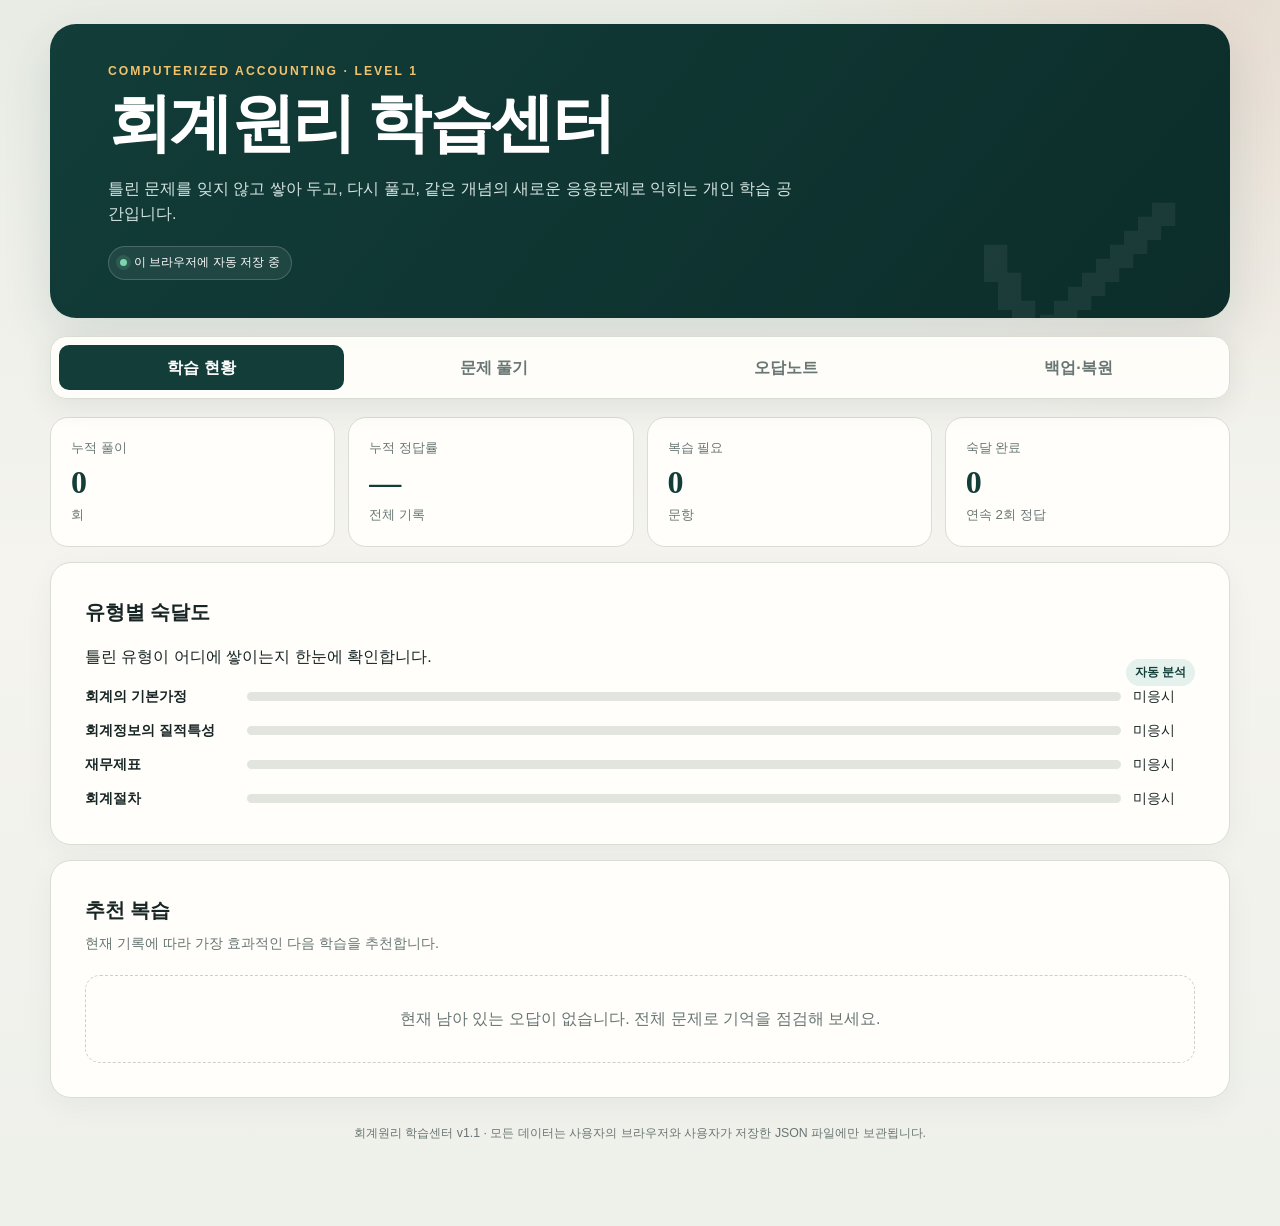
==== 회계원리_학습센터.html @ d4c57c4e "학습센터 pc, 휴대폰에서 문제 풀고 싶어서..." ====
<!doctype html>
<html lang="ko">
<head>
  <meta charset="utf-8">
  <meta name="viewport" content="width=device-width,initial-scale=1">
  <meta name="description" content="전산회계 1급 회계원리 누적 오답 학습센터">
  <title>회계원리 학습센터</title>
  <style>
    :root{--ink:#172525;--sub:#687674;--paper:#fffefa;--bg:#edf0e9;--line:#d9ddd4;--deep:#123d39;--green:#1f655b;--mint:#e4f1ed;--orange:#db6b4f;--gold:#e6ae48;--red:#b84f42;--redbg:#fbe9e5;--blue:#305f87;--shadow:0 18px 50px rgba(18,61,57,.12)}
    *{box-sizing:border-box}html{scroll-behavior:smooth}body{margin:0;color:var(--ink);background:radial-gradient(circle at 95% 0,rgba(219,107,79,.13),transparent 28rem),linear-gradient(180deg,#e8ece4,#f5f4ef 36rem,#eef0ea);font-family:"Pretendard","Noto Sans KR","Malgun Gothic",sans-serif;line-height:1.6}button,input,select{font:inherit}
    .app{width:min(1180px,calc(100% - 28px));margin:auto;padding:24px 0 70px}.top{position:relative;overflow:hidden;padding:38px clamp(24px,5vw,58px);color:#fff;border-radius:26px;background:linear-gradient(130deg,var(--deep),#0c2d2a);box-shadow:var(--shadow)}.top:after{content:"✓";position:absolute;right:36px;bottom:-73px;color:rgba(255,255,255,.06);font:700 14rem Georgia,serif}.eyebrow{margin:0 0 8px;color:#f2c26c;font-size:.76rem;font-weight:900;letter-spacing:.17em}.top h1{margin:0;font:700 clamp(2.1rem,5vw,4.1rem)/1.08 Georgia,"Noto Serif KR",serif;letter-spacing:-.04em}.top p:not(.eyebrow){max-width:690px;margin:17px 0 0;color:#d6e5e2}.save-state{display:inline-flex;align-items:center;gap:7px;margin-top:19px;padding:6px 11px;border:1px solid rgba(255,255,255,.18);border-radius:99px;background:rgba(255,255,255,.07);font-size:.78rem}.dot{width:7px;height:7px;border-radius:50%;background:#7ed5ad;box-shadow:0 0 0 4px rgba(126,213,173,.13)}
    .nav{position:sticky;z-index:20;top:8px;display:flex;gap:7px;margin:18px 0;padding:8px;border:1px solid var(--line);border-radius:16px;background:rgba(255,254,250,.92);box-shadow:0 8px 28px rgba(28,51,48,.08);backdrop-filter:blur(12px)}.nav button{flex:1;padding:10px 12px;border:0;border-radius:10px;color:var(--sub);background:transparent;font-weight:850;cursor:pointer}.nav button.active{color:#fff;background:var(--deep)}.view{display:none}.view.active{display:block}
    .grid{display:grid;grid-template-columns:repeat(4,1fr);gap:13px}.stat{padding:20px;border:1px solid var(--line);border-radius:18px;background:var(--paper)}.stat span{display:block;color:var(--sub);font-size:.79rem}.stat strong{display:block;margin-top:5px;color:var(--deep);font:700 2rem Georgia,serif}.stat small{color:var(--sub)}
    .panel{margin-top:15px;padding:clamp(20px,4vw,34px);border:1px solid var(--line);border-radius:21px;background:var(--paper);box-shadow:0 8px 30px rgba(26,48,45,.045)}.panel h2{margin:0 0 6px;font-size:1.22rem}.panel>.desc{margin:0 0 20px;color:var(--sub);font-size:.9rem}.section-title{display:flex;justify-content:space-between;align-items:end;gap:12px}.pill{padding:4px 9px;color:var(--deep);border-radius:99px;background:var(--mint);font-size:.74rem;font-weight:800}
    .mastery{display:grid;gap:12px}.master-row{display:grid;grid-template-columns:150px 1fr 62px;align-items:center;gap:12px;font-size:.86rem}.meter{height:9px;overflow:hidden;border-radius:99px;background:#e2e5de}.meter i{display:block;height:100%;border-radius:inherit;background:linear-gradient(90deg,var(--orange),var(--gold),var(--green))}.empty{padding:30px;color:var(--sub);border:1px dashed #cbd1ca;border-radius:15px;text-align:center}
    .controls{display:flex;flex-wrap:wrap;gap:9px;align-items:end}.field{display:grid;gap:5px;min-width:180px;flex:1}.field label{color:var(--sub);font-size:.76rem;font-weight:800}.field input,.field select{width:100%;padding:11px 12px;color:var(--ink);border:1px solid var(--line);border-radius:10px;background:#fff}.btn{padding:11px 17px;border:0;border-radius:10px;font-weight:850;cursor:pointer;transition:.15s}.btn:hover{transform:translateY(-1px)}.btn:disabled{opacity:.42;cursor:not-allowed;transform:none}.primary{color:#fff;background:var(--deep)}.accent{color:#fff;background:var(--orange)}.soft{color:var(--deep);background:#dfe8e5}.danger{color:var(--red);background:var(--redbg)}
    .session-head{display:none;align-items:center;gap:12px;margin:15px 0;padding:13px 16px;border:1px solid var(--line);border-radius:14px;background:rgba(255,254,250,.94)}.session-head.show{display:flex}.track{height:8px;flex:1;overflow:hidden;border-radius:99px;background:#dfe3dc}.bar{height:100%;width:0;border-radius:inherit;background:linear-gradient(90deg,var(--orange),var(--gold));transition:.25s}.question{display:none}.question.show{display:block}.qhead{display:flex;justify-content:space-between;gap:12px}.qnum{color:var(--orange);font:700 1.1rem Georgia,serif}.tags{display:flex;flex-wrap:wrap;justify-content:flex-end;gap:5px}.tag{padding:3px 8px;color:var(--deep);border-radius:99px;background:var(--mint);font-size:.7rem;font-weight:800}.variant{color:#7c4c13;background:#fff0d3}.question h3{margin:14px 0 20px;font-size:clamp(1.08rem,2.5vw,1.3rem);line-height:1.65}.case{margin:-5px 0 19px;padding:13px 16px;border-left:4px solid var(--gold);background:#fff5df;color:#624f30;font-size:.9rem}.options{display:grid;grid-template-columns:repeat(2,minmax(0,1fr));gap:9px}.option{position:relative;display:flex;align-items:flex-start;gap:10px;padding:13px 14px;min-height:54px;border:1px solid var(--line);border-radius:12px;background:#fff;cursor:pointer}.option input{position:absolute;opacity:0}.mark{display:grid;width:24px;height:24px;flex:0 0 24px;place-items:center;border:1px solid #bac2be;border-radius:50%;color:var(--sub);font-size:.75rem;font-weight:850}.option:has(input:checked){border-color:var(--green);background:var(--mint)}.option:has(input:checked) .mark{color:#fff;border-color:var(--green);background:var(--green)}.question.graded .option{cursor:default}.question.graded .option.correct{border-color:var(--green);background:#e3f3ec}.question.graded .option.wrong{border-color:var(--red);background:var(--redbg)}.why{display:none;margin-top:16px;padding:15px 17px;border-radius:12px;background:#f0f2ed;color:#50605d;font-size:.9rem}.question.graded .why{display:block}.why b{color:var(--deep)}.qactions{display:flex;justify-content:space-between;gap:10px;margin-top:17px}
    .result{display:none;text-align:center}.result.show{display:block}.bigscore{color:var(--deep);font:700 clamp(3rem,8vw,5rem)/1 Georgia,serif}.result p{color:var(--sub)}.result-actions{display:flex;flex-wrap:wrap;justify-content:center;gap:9px}
    .records{width:100%;border-collapse:collapse;font-size:.86rem}.records th,.records td{padding:11px 9px;border-bottom:1px solid var(--line);text-align:left}.records th{color:var(--sub);font-size:.75rem}.status{display:inline-block;padding:3px 8px;border-radius:99px;font-size:.72rem;font-weight:850}.need{color:var(--red);background:var(--redbg)}.done{color:var(--green);background:var(--mint)}.new{color:var(--blue);background:#e5eef6}
    .manual{display:flex;flex-wrap:wrap;gap:9px}.manual input{flex:2;min-width:220px;padding:11px 12px;border:1px solid var(--line);border-radius:10px}.notice{display:none;margin-top:12px;padding:11px 14px;border-radius:10px;background:var(--mint);color:var(--deep);font-size:.85rem}.notice.show{display:block}.backup-grid{display:grid;grid-template-columns:1fr 1fr;gap:15px}.drop{padding:23px;border:1px dashed #aebbb6;border-radius:15px;background:#fafbf8;text-align:center}.drop input{max-width:100%}.warning{padding:13px 15px;border-left:4px solid var(--orange);background:var(--redbg);color:#69443d;font-size:.87rem}.footer{margin-top:26px;color:var(--sub);font-size:.77rem;text-align:center}
    @media(max-width:780px){.app{width:min(100% - 18px,1180px);padding-top:9px}.top{padding:33px 22px;border-radius:19px}.nav{overflow:auto}.nav button{min-width:95px}.grid{grid-template-columns:1fr 1fr}.scope{grid-template-columns:1fr 1fr}.options{grid-template-columns:1fr}.master-row{grid-template-columns:100px 1fr 52px}.backup-grid{grid-template-columns:1fr}.records{display:block;overflow-x:auto}.qactions{flex-wrap:wrap}}@media print{.top,.nav,.controls,.qactions,.footer{display:none!important}.view{display:none!important}#recordsView{display:block!important}.panel{box-shadow:none}}
  </style>
</head>
<body>
<main class="app">
  <header class="top">
    <p class="eyebrow">COMPUTERIZED ACCOUNTING · LEVEL 1</p>
    <h1>회계원리 학습센터</h1>
    <p>틀린 문제를 잊지 않고 쌓아 두고, 다시 풀고, 같은 개념의 새로운 응용문제로 익히는 개인 학습 공간입니다.</p>
    <span class="save-state"><i class="dot"></i> 이 브라우저에 자동 저장 중</span>
  </header>

  <nav class="nav" aria-label="주요 메뉴">
    <button class="active" data-view="dashboard">학습 현황</button>
    <button data-view="practice">문제 풀기</button>
    <button data-view="records">오답노트</button>
    <button data-view="backup">백업·복원</button>
  </nav>

  <section class="view active" id="dashboardView">
    <div class="grid">
      <div class="stat"><span>누적 풀이</span><strong id="totalAttempts">0</strong><small>회</small></div>
      <div class="stat"><span>누적 정답률</span><strong id="accuracy">—</strong><small>전체 기록</small></div>
      <div class="stat"><span>복습 필요</span><strong id="unresolved">0</strong><small>문항</small></div>
      <div class="stat"><span>숙달 완료</span><strong id="mastered">0</strong><small>연속 2회 정답</small></div>
    </div>
    <div class="panel">
      <div class="section-title"><div><h2>유형별 숙달도</h2><p class="desc">틀린 유형이 어디에 쌓이는지 한눈에 확인합니다.</p></div><span class="pill">자동 분석</span></div>
      <div class="mastery" id="masteryChart"></div>
    </div>
    <div class="panel">
      <h2>추천 복습</h2><p class="desc">현재 기록에 따라 가장 효과적인 다음 학습을 추천합니다.</p>
      <div id="recommendation" class="empty">아직 풀이 기록이 없습니다. 첫 문제를 풀어 보세요.</div>
    </div>
  </section>

  <section class="view" id="practiceView">
    <div class="panel" id="setupPanel">
      <h2>학습 세션 만들기</h2><p class="desc">단원과 학습 방식을 고른 뒤 시작하세요.</p>
      <div class="controls">
        <div class="field"><label for="chapterSelect">단원</label><select id="chapterSelect"></select></div>
        <div class="field"><label for="modeSelect">학습 방식</label><select id="modeSelect"><option value="all">전체 문제</option><option value="wrong">틀린 문제만</option><option value="weak">취약 유형 집중</option><option value="variant">틀린 유형 변형문제</option></select></div>
        <div class="field"><label for="limitSelect">문항 수</label><select id="limitSelect"><option value="5">5문항 · 빠른 복습</option><option value="10" selected>10문항 · 권장</option><option value="20">20문항 · 집중 점검</option><option value="999">가능한 문제 모두</option></select></div>
        <button class="btn primary" id="startBtn">학습 시작</button>
      </div>
      <div class="notice show" id="mixGuide">권장 10문항은 기본문제와 변형문제를 섞어 핵심 개념을 빠르게 점검합니다.</div>
      <div class="notice" id="setupNotice"></div>
    </div>
    <div class="session-head" id="sessionHead"><div class="track"><div class="bar" id="sessionBar"></div></div><b id="sessionCount">1 / 1</b></div>
    <div class="panel question" id="questionCard"></div>
    <div class="panel result" id="sessionResult"></div>
  </section>

  <section class="view" id="recordsView">
    <div class="panel">
      <h2>기존 문제 오답 직접 등록</h2>
      <p class="desc">원본 HTML에서 먼저 푼 경우, 틀린 번호를 쉼표로 입력하면 누적 오답에 포함됩니다.</p>
      <div class="manual">
        <select id="manualChapter"></select>
        <input id="manualNumbers" placeholder="예: 3, 7, 9" aria-label="틀린 문제 번호">
        <button class="btn accent" id="manualAdd">오답 등록</button>
      </div>
      <div class="notice" id="manualNotice"></div>
    </div>
    <div class="panel">
      <div class="section-title"><div><h2>누적 오답노트</h2><p class="desc">숙달 후에도 이력은 삭제되지 않습니다.</p></div><button class="btn soft" id="printBtn">인쇄</button></div>
      <div id="recordsTable"></div>
    </div>
  </section>

  <section class="view" id="backupView">
    <div class="panel">
      <h2>JSON 백업·복원</h2>
      <p class="desc">파일 이름을 한글로 자유롭게 정할 수 있습니다. JSON 내부도 UTF-8 한글로 저장됩니다.</p>
      <div class="backup-grid">
        <div class="drop">
          <div class="field"><label for="backupName">저장할 파일 이름</label><input id="backupName" value="기초이론 학습기록"></div>
          <p>문제은행, 오답 이력, 숙달도와 설정을 한 파일로 저장합니다.</p>
          <button class="btn primary" id="exportBtn">JSON 저장</button>
        </div>
        <div class="drop">
          <div class="field"><label for="importFile">복원할 JSON 파일</label><input type="file" id="importFile" accept=".json,application/json"></div>
          <p><b>기록 합치기</b>: 현재 기록을 유지하고 JSON의 기록을 더합니다. 단원별 백업을 모을 때 사용하세요.</p>
          <p><b>백업으로 교체</b>: 현재 기록을 지우고 JSON 저장 당시 상태로 되돌립니다. 기기 이전이나 복구할 때 사용하세요.</p>
          <button class="btn soft" id="mergeBtn">기록 합치기</button>
          <button class="btn danger" id="replaceBtn">백업으로 교체</button>
        </div>
      </div>
      <div class="notice" id="backupNotice"></div>
    </div>
    <div class="panel">
      <h2>새 단원 문제팩 가져오기</h2>
      <p class="desc">교재 자료가 있든 없든, 제가 만들어 드린 UTF-8 문제팩 JSON을 선택하면 새 단원과 변형문제가 학습센터에 추가됩니다.</p>
      <div class="drop">
        <div class="field"><label for="packFile">가져올 문제팩 JSON</label><input type="file" id="packFile" accept=".json,application/json"></div>
        <p>기존 학습기록은 건드리지 않으며, 같은 문제 ID는 최신 문제팩 내용으로 갱신합니다.</p>
        <button class="btn primary" id="packImportBtn">문제팩 추가</button>
      </div>
      <div class="notice" id="packNotice"></div>
    </div>
    <div class="panel">
      <h2>데이터 관리 원칙</h2>
      <div class="warning">브라우저 기록을 삭제하면 내부 저장소도 지워질 수 있습니다. 단원이 끝날 때마다 한글 이름으로 JSON 백업을 저장해 두세요.</div>
    </div>
  </section>
  <p class="footer">회계원리 학습센터 v1.1 · 모든 데이터는 사용자의 브라우저와 사용자가 저장한 JSON 파일에만 보관됩니다.</p>
</main>

<script>
"use strict";
const APP_KEY="accountingStudyCenter_v1";
const APP_VERSION="1.1";
const baseQuestions=[
 {id:"BASIC-001",chapter:"기초이론",number:1,type:"회계의 기본가정",concept:"기간별보고",q:"12월 31일 결산법인이 아직 사용하지 않은 보험료를 선급비용으로 조정하였다. 이러한 기말결산정리가 필요한 가장 직접적인 근거는?",o:["기업실체의 가정","기간별보고의 가정","화폐단위의 가정","기업소유주의 가정"],a:1,e:"계속되는 기업활동을 일정한 기간으로 나누어 보고하기 때문에 각 기간에 귀속될 수익과 비용을 결산 때 조정합니다."},
 {id:"BASIC-002",chapter:"기초이론",number:2,type:"회계의 기본가정",concept:"기업실체",q:"개인기업의 대표가 가족여행 비용을 사업용 카드로 결제했다. 회계담당자가 이를 대표자 인출금으로 처리한 근거가 되는 가정은?",o:["계속기업의 가정","기간별보고의 가정","기업실체의 가정","발생주의 가정"],a:2,e:"회계상 기업과 소유주는 별개의 실체이므로 소유주의 사적 지출은 기업의 비용이 아닙니다."},
 {id:"BASIC-003",chapter:"기초이론",number:3,type:"회계의 기본가정",concept:"계속기업",q:"회사가 보유한 기계를 당장 처분할 때의 급매가격이 아니라 내용연수 동안 감가상각하는 데 가장 관련 깊은 기본가정은?",o:["계속기업의 가정","기업실체의 가정","화폐단위의 가정","객관성의 원칙"],a:0,e:"기업이 가까운 미래에 청산하지 않고 영업을 계속할 것이라는 전제에서 자산을 사용기간에 걸쳐 비용화합니다."},
 {id:"BASIC-004",chapter:"기초이론",number:4,type:"회계정보의 질적특성",concept:"목적적합성",q:"투자자가 다음 해 매출을 예측하는 데 도움이 되도록 제품군별 매출 추세를 공시했다. 가장 직접적으로 관련된 질적특성은?",o:["검증가능성","비교가능성","이해가능성","목적적합성"],a:3,e:"미래 결과를 예측하는 데 도움을 주는 예측가치는 목적적합성의 핵심 요소입니다."},
 {id:"BASIC-005",chapter:"기초이론",number:5,type:"회계정보의 질적특성",concept:"충실한 표현",q:"회계정보가 완전하고 중립적이며 중요한 오류가 없도록 작성되어야 한다는 요구를 가장 잘 나타내는 것은?",o:["목적적합성","충실한 표현","적시성","이해가능성"],a:1,e:"완전성·중립성·무오류성은 경제적 현상을 충실하게 표현하기 위한 요소입니다."},
 {id:"BASIC-006",chapter:"기초이론",number:6,type:"회계정보의 질적특성",concept:"비교가능성",q:"기업이 정당한 사유 없이 매년 재고자산 평가방법을 바꾼다면 가장 크게 훼손될 수 있는 회계정보의 특성은?",o:["적시성","검증가능성","비교가능성","중립성"],a:2,e:"회계정책의 일관성은 기간 간 비교를 가능하게 합니다."},
 {id:"BASIC-007",chapter:"기초이론",number:7,type:"재무제표",concept:"재무상태표 배열",q:"일반기업회계기준상 재무상태표의 표시와 관련한 설명으로 옳지 않은 것은?",o:["자산은 원칙적으로 유동자산과 비유동자산으로 구분한다.","자산과 부채는 원칙적으로 유동성이 낮은 항목부터 배열한다.","부채는 원칙적으로 유동부채와 비유동부채로 구분한다.","자본에는 자본금과 이익잉여금 등이 포함된다."],a:1,e:"일반적인 재무상태표는 현금화 또는 결제 시점이 빠른, 즉 유동성이 높은 항목부터 배열합니다."},
 {id:"BASIC-008",chapter:"기초이론",number:8,type:"재무제표",concept:"작성 책임",q:"외부감사인이 적정의견을 표명한 회사의 재무제표에서 중요한 오류가 발견되었다. 재무제표 작성과 표시에 대한 일차적 책임자는?",o:["회사의 경영진","외부감사인","세무서","회사의 채권자"],a:0,e:"외부감사인은 의견을 표명하지만 재무제표 작성과 공정한 표시의 책임은 경영진에게 있습니다."},
 {id:"BASIC-009",chapter:"기초이론",number:9,type:"회계절차",concept:"시산표 오류",q:"다음 오류 중 합계시산표의 차변 합계와 대변 합계가 일치하지 않아 발견할 가능성이 가장 높은 것은?",o:["거래 전체를 분개하지 않았다.","차변과 대변에 같은 오금액을 기록했다.","차변계정과 대변계정을 서로 바꾸어 기록했다.","차변 금액만 두 번 전기했다."],a:3,e:"한쪽만 이중 전기하면 차변·대변 합계가 달라집니다. 양쪽에 같은 영향을 준 오류는 합계가 일치할 수 있습니다."},
 {id:"BASIC-010",chapter:"기초이론",number:10,type:"재무제표",concept:"재무제표 역할",q:"재무제표와 제공 정보의 연결로 옳지 않은 것은?",o:["재무상태표 — 일정 시점의 자산·부채·자본","손익계산서 — 일정 기간의 경영성과","현금흐름표 — 일정 시점의 현금 잔액만 표시","주석 — 재무제표 항목의 보충 설명과 미인식 정보"],a:2,e:"현금흐름표는 일정 기간의 현금 유입과 유출을 영업·투자·재무활동으로 구분하여 보여 줍니다."},
 {id:"BASIC-011",chapter:"기초이론",number:11,type:"재무제표",concept:"자산 분류",q:"다음 자산의 재무상태표 분류가 올바르게 연결된 것은?",o:["상품 — 유형자산","건설중인자산 — 유형자산","영업용 특허권 — 투자자산","1년 후 사용할 장기선급비용 — 유동자산"],a:1,e:"건설중인자산은 완성 전의 유형자산입니다. 상품은 재고자산, 특허권은 무형자산입니다."},
 {id:"BASIC-012",chapter:"기초이론",number:12,type:"회계절차",concept:"발생주의",q:"12월에 서비스를 제공했으나 아직 청구하지 않았고 대금 2,000,000원은 다음 해 1월에 받기로 했다. 12월 결산 시 올바른 처리는?",o:["1월에 현금을 받을 때 수익을 인식한다.","12월에 부채를 인식한다.","12월과 1월에 각각 절반씩 수익을 인식한다.","12월에 미수수익과 수익을 각각 2,000,000원 인식한다."],a:3,e:"발생주의에서는 용역을 제공한 12월에 수익을 인식하고 아직 받지 못한 금액은 미수수익으로 기록합니다."}
];
const variantQuestions=[
 {id:"BASIC-V001",parentId:"BASIC-001",chapter:"기초이론",number:"V1",type:"회계의 기본가정",concept:"기간별보고",variant:true,q:"3월 말 분기보고서를 작성하면서 4월분 임차료를 선급비용으로 남겨 두었다. 이 처리의 직접적인 근거는?",o:["화폐단위의 가정","기업실체의 가정","기간별보고의 가정","계속기업의 가정"],a:2,e:"분기라는 인위적인 보고기간에 속하는 비용만 반영해야 하므로 기간별보고의 가정과 관련됩니다."},
 {id:"BASIC-V002",parentId:"BASIC-002",chapter:"기초이론",number:"V2",type:"회계의 기본가정",concept:"기업실체",variant:true,q:"법인 대표가 개인 소유 토지를 회사의 자산으로 기록하라고 요구했다. 이를 거절할 근거는?",o:["기업실체의 가정","계속기업의 가정","기간별보고의 가정","중요성의 원칙"],a:0,e:"법인과 대표 개인의 자산은 서로 구분되어야 합니다."},
 {id:"BASIC-V003",parentId:"BASIC-003",chapter:"기초이론",number:"V3",type:"회계의 기본가정",concept:"계속기업",variant:true,q:"회사가 최소 향후 12개월 동안 정상적으로 영업할 것으로 보고 자산과 부채를 분류했다. 적용된 가정은?",o:["발생주의","기업실체","계속기업","화폐단위"],a:2,e:"예측 가능한 미래에 영업을 계속할 것이라는 전제가 계속기업의 가정입니다."},
 {id:"BASIC-V004",parentId:"BASIC-004",chapter:"기초이론",number:"V4",type:"회계정보의 질적특성",concept:"목적적합성",variant:true,q:"작년 예상치와 실제 실적을 비교할 수 있는 정보를 제공하여 이용자가 과거 판단을 수정하도록 했다. 이 정보가 갖는 가치는?",o:["피드백가치","검증가능성","중립성","이해가능성"],a:0,e:"기존 평가를 확인하거나 수정하게 하는 능력은 피드백가치이며 목적적합성과 관련됩니다."},
 {id:"BASIC-V005",parentId:"BASIC-005",chapter:"기초이론",number:"V5",type:"회계정보의 질적특성",concept:"충실한 표현",variant:true,q:"소송의 불리한 가능성을 숨기지 않고 유리하거나 불리한 방향으로 치우치지 않게 공시했다. 특히 강화되는 특성은?",o:["적시성","비교가능성","중립성","예측가치"],a:2,e:"정보를 특정 결과로 유도하려는 편향 없이 제시하는 것은 중립성입니다."},
 {id:"BASIC-V006",parentId:"BASIC-006",chapter:"기초이론",number:"V6",type:"회계정보의 질적특성",concept:"비교가능성",variant:true,q:"동종업계 두 회사가 같은 경제적 거래에 같은 회계처리 기준을 적용했다. 정보이용자에게 가장 직접적으로 향상되는 특성은?",o:["적시성","비교가능성","완전성","중립성"],a:1,e:"기업 간 유사점과 차이점을 식별할 수 있게 하므로 비교가능성이 향상됩니다."},
 {id:"BASIC-V007",parentId:"BASIC-007",chapter:"기초이론",number:"V7",type:"재무제표",concept:"재무상태표 배열",variant:true,q:"다음 중 일반적으로 재무상태표에서 다른 항목보다 먼저 표시될 가능성이 가장 높은 것은?",o:["토지","장기차입금","현금및현금성자산","자본금"],a:2,e:"유동성이 높은 항목부터 배열할 때 현금및현금성자산이 먼저 표시됩니다."},
 {id:"BASIC-V008",parentId:"BASIC-008",chapter:"기초이론",number:"V8",type:"재무제표",concept:"작성 책임",variant:true,q:"회계담당자가 초안을 만들고 감사인이 검토한 재무제표의 최종 작성 책임은 누구에게 있는가?",o:["감사인","경영진","주주","금융기관"],a:1,e:"실무 작성자나 감사인과 관계없이 재무제표 작성 책임은 경영진에게 있습니다."},
 {id:"BASIC-V009",parentId:"BASIC-009",chapter:"기초이론",number:"V9",type:"회계절차",concept:"시산표 오류",variant:true,q:"상품 700,000원 매입을 차변 상품 70,000원, 대변 외상매입금 70,000원으로 기록했다. 시산표로 이 오류를 발견할 수 있는가?",o:["차변만 틀려 발견된다.","대변만 틀려 발견된다.","양쪽 합계가 달라 발견된다.","양쪽에 같은 금액을 기록해 발견하기 어렵다."],a:3,e:"금액은 틀렸지만 차변과 대변에 같은 금액을 기록했으므로 시산표 합계는 일치합니다."},
 {id:"BASIC-V010",parentId:"BASIC-010",chapter:"기초이론",number:"V10",type:"재무제표",concept:"재무제표 역할",variant:true,q:"기업이 설비 취득과 차입금 상환으로 현금이 얼마나 변했는지 확인하는 데 가장 적합한 재무제표는?",o:["재무상태표","손익계산서","현금흐름표","주석만으로 충분"],a:2,e:"설비 취득은 투자활동, 차입금 상환은 재무활동 현금흐름에서 확인합니다."},
 {id:"BASIC-V011",parentId:"BASIC-011",chapter:"기초이론",number:"V11",type:"재무제표",concept:"자산 분류",variant:true,q:"다음 중 무형자산으로 분류되는 것은?",o:["영업용 건물","판매 목적 상품","등록된 특허권","장기대여금"],a:2,e:"물리적 실체가 없는 식별 가능한 특허권은 무형자산입니다."},
 {id:"BASIC-V012",parentId:"BASIC-012",chapter:"기초이론",number:"V12",type:"회계절차",concept:"발생주의",variant:true,q:"12월분 급여 3,000,000원을 다음 해 1월에 지급한다. 12월 결산 시 필요한 처리는?",o:["아무 처리도 하지 않는다.","급여와 미지급비용을 인식한다.","선급비용을 인식한다.","1월 급여비용으로만 인식한다."],a:1,e:"현금 지급 전이라도 12월에 근로용역을 제공받았으므로 급여비용과 미지급비용을 인식합니다."}
];

function freshState(){return{version:APP_VERSION,questions:baseQuestions,variants:variantQuestions,progress:{},attempts:[],settings:{masteryStreak:2}}}
function normalizeState(s){
 const qmap=new Map([...(s.questions||[]),...baseQuestions].map(q=>[q.id,q])),vmap=new Map([...(s.variants||[]),...variantQuestions].map(q=>[q.id,q]));
 s.questions=[...qmap.values()];s.variants=[...vmap.values()];s.progress=s.progress||{};s.attempts=s.attempts||[];s.settings=s.settings||{masteryStreak:2};s.version=APP_VERSION;return s
}
function loadState(){try{const s=JSON.parse(localStorage.getItem(APP_KEY));if(s&&s.progress&&Array.isArray(s.questions))return normalizeState(s)}catch(e){}return freshState()}
let state=loadState(),session=[],sessionIndex=0,sessionCorrect=0,answered=false;
function save(){localStorage.setItem(APP_KEY,JSON.stringify(state))}
function esc(s){return String(s).replace(/[&<>"']/g,c=>({"&":"&amp;","<":"&lt;",">":"&gt;",'"':"&quot;","'":"&#39;"}[c]))}
function chapters(){return[...new Set(state.questions.map(q=>q.chapter))]}
function pFor(id){return state.progress[id]||{attempts:0,correct:0,wrong:0,streak:0,last:null,manual:false}}
function isUnresolved(id){const p=pFor(id);return p.wrong>0&&p.streak<(state.settings.masteryStreak||2)}
function shuffle(a){return[...a].sort(()=>Math.random()-.5)}
function balancedMixed(chapter,limit){
 const bases=shuffle(state.questions.filter(q=>q.chapter===chapter)),vars=state.variants.filter(q=>q.chapter===chapter);
 if(limit>=999)return shuffle([...bases,...vars]);
 const byParent=new Map();vars.forEach(v=>{if(!byParent.has(v.parentId))byParent.set(v.parentId,[]);byParent.get(v.parentId).push(v)});
 const firstCount=Math.min(limit,bases.length),variantTarget=Math.min(vars.length,Math.round(firstCount*.4)),selected=[];
 bases.forEach((b,i)=>{const choices=byParent.get(b.id)||[];selected.push(i<variantTarget&&choices.length?shuffle(choices)[0]:b)});
 const chosen=new Set(selected.map(q=>q.id)),rest=shuffle([...bases,...vars].filter(q=>!chosen.has(q.id)));
 return[...selected,...rest].slice(0,limit)
}
function rebuildProgress(){
 const rebuilt={};
 [...state.attempts].sort((a,b)=>String(a.at).localeCompare(String(b.at))).forEach(a=>{const p=rebuilt[a.questionId]||{attempts:0,correct:0,wrong:0,streak:0,last:null,manual:false};p.attempts++;if(a.correct){p.correct++;p.streak++}else{p.wrong++;p.streak=0}p.last=a.at;p.manual=p.manual||!!a.manual;rebuilt[a.questionId]=p});
 state.progress=rebuilt
}

function fillChapters(){
 const opts=chapters().map(c=>`<option value="${esc(c)}">${esc(c)}</option>`).join("");
 document.getElementById("chapterSelect").innerHTML=opts;document.getElementById("manualChapter").innerHTML=opts
}
function renderDashboard(){
 const ps=Object.values(state.progress),total=state.attempts.length,correct=state.attempts.filter(a=>a.correct).length;
 document.getElementById("totalAttempts").textContent=total;
 document.getElementById("accuracy").textContent=total?Math.round(correct/total*100)+"%":"—";
 document.getElementById("unresolved").textContent=state.questions.filter(q=>isUnresolved(q.id)).length;
 document.getElementById("mastered").textContent=ps.filter(p=>p.wrong>0&&p.streak>=state.settings.masteryStreak).length;
 const types=[...new Set(state.questions.map(q=>q.type))];
 const rows=types.map(t=>{const ids=state.questions.filter(q=>q.type===t).map(q=>q.id),a=state.attempts.filter(x=>ids.includes(x.questionId)),rate=a.length?Math.round(a.filter(x=>x.correct).length/a.length*100):0;return`<div class="master-row"><b>${esc(t)}</b><div class="meter"><i style="width:${rate}%"></i></div><span>${a.length?rate+"%":"미응시"}</span></div>`}).join("");
 document.getElementById("masteryChart").innerHTML=rows||'<div class="empty">문제 유형이 없습니다.</div>';
 const wrong=state.questions.filter(q=>isUnresolved(q.id));
 document.getElementById("recommendation").innerHTML=wrong.length?`<b>${esc(wrong[0].type)} · ${esc(wrong[0].concept)}</b><br>현재 ${wrong.length}문항이 복습을 기다립니다. 틀린 문제를 먼저 풀고 변형문제로 확인하세요.`:"현재 남아 있는 오답이 없습니다. 전체 문제로 기억을 점검해 보세요.";
}
function renderRecords(){
 const rows=state.questions.filter(q=>pFor(q.id).attempts>0||pFor(q.id).manual).map(q=>{const p=pFor(q.id),status=isUnresolved(q.id)?'<span class="status need">복습 필요</span>':p.wrong?'<span class="status done">숙달</span>':'<span class="status new">정답</span>';return`<tr><td>${esc(q.chapter)}</td><td>${esc(q.number)}</td><td>${esc(q.type)}</td><td>${esc(q.concept)}</td><td>${p.correct} / ${p.attempts}</td><td>${p.streak}회</td><td>${status}</td></tr>`}).join("");
 document.getElementById("recordsTable").innerHTML=rows?`<table class="records"><thead><tr><th>단원</th><th>번호</th><th>유형</th><th>세부 개념</th><th>정답/풀이</th><th>연속 정답</th><th>상태</th></tr></thead><tbody>${rows}</tbody></table>`:'<div class="empty">아직 기록된 문제가 없습니다.</div>'
}
function showNotice(id,msg){const el=document.getElementById(id);el.textContent=msg;el.classList.add("show");setTimeout(()=>el.classList.remove("show"),4500)}
function switchView(name){document.querySelectorAll(".view").forEach(v=>v.classList.toggle("active",v.id===name+"View"));document.querySelectorAll(".nav button").forEach(b=>b.classList.toggle("active",b.dataset.view===name));if(name==="dashboard")renderDashboard();if(name==="records")renderRecords()}
document.querySelectorAll(".nav button").forEach(b=>b.addEventListener("click",()=>switchView(b.dataset.view)));

function startSession(){
 const chapter=document.getElementById("chapterSelect").value,mode=document.getElementById("modeSelect").value,limit=+document.getElementById("limitSelect").value;
 let pool=state.questions.filter(q=>q.chapter===chapter);
 if(mode==="all")pool=balancedMixed(chapter,limit);
 if(mode==="wrong")pool=pool.filter(q=>isUnresolved(q.id));
 if(mode==="weak"){const weakTypes=[...new Set(pool.filter(q=>isUnresolved(q.id)).map(q=>q.type))];pool=pool.filter(q=>weakTypes.includes(q.type))}
 if(mode==="variant"){const parents=pool.filter(q=>isUnresolved(q.id)).map(q=>q.id);pool=state.variants.filter(v=>parents.includes(v.parentId))}
 if(!pool.length){showNotice("setupNotice",mode==="all"?"출제할 문제가 없습니다.":"해당 조건의 문제가 없습니다. 먼저 문제를 풀거나 오답 번호를 등록하세요.");return}
 session=(mode==="all"?pool:shuffle(pool).slice(0,limit));sessionIndex=0;sessionCorrect=0;answered=false;
 document.getElementById("setupPanel").style.display="none";document.getElementById("sessionHead").classList.add("show");document.getElementById("sessionResult").classList.remove("show");renderQuestion()
}
function renderQuestion(){
 const q=session[sessionIndex],card=document.getElementById("questionCard");answered=false;
 document.getElementById("sessionCount").textContent=`${sessionIndex+1} / ${session.length}`;document.getElementById("sessionBar").style.width=`${sessionIndex/session.length*100}%`;
 card.className="panel question show";
 card.innerHTML=`<div class="qhead"><span class="qnum">QUESTION ${esc(q.number)}</span><div class="tags"><span class="tag">${esc(q.type)}</span><span class="tag">${esc(q.concept)}</span>${q.variant?'<span class="tag variant">응용 변형</span>':""}</div></div><h3>${esc(q.q)}</h3>${q.case?`<div class="case">${esc(q.case)}</div>`:""}<div class="options">${q.o.map((x,i)=>`<label class="option"><input type="radio" name="answer" value="${i}"><span class="mark">${["①","②","③","④"][i]}</span><span>${esc(x)}</span></label>`).join("")}</div><div class="why"><b>정답 ${["①","②","③","④"][q.a]}.</b> ${esc(q.e)}</div><div class="qactions"><button class="btn soft" id="quitBtn">세션 끝내기</button><button class="btn primary" id="checkBtn">정답 확인</button></div>`;
 document.getElementById("checkBtn").addEventListener("click",checkAnswer);document.getElementById("quitBtn").addEventListener("click",finishSession)
}
function checkAnswer(){
 if(answered){if(sessionIndex<session.length-1){sessionIndex++;renderQuestion()}else finishSession();return}
 const q=session[sessionIndex],selected=document.querySelector('input[name="answer"]:checked');if(!selected)return;
 answered=true;const correct=+selected.value===q.a;if(correct)sessionCorrect++;
 const recordId=q.parentId||q.id,p=pFor(recordId);p.attempts++;if(correct){p.correct++;p.streak++}else{p.wrong++;p.streak=0}p.last=new Date().toISOString();state.progress[recordId]=p;
 state.attempts.push({questionId:recordId,servedId:q.id,chapter:q.chapter,type:q.type,concept:q.concept,correct,at:new Date().toISOString(),variant:!!q.variant});save();
 const card=document.getElementById("questionCard");card.classList.add("graded");card.querySelectorAll("input").forEach(i=>i.disabled=true);card.querySelectorAll(".option").forEach(o=>{const i=o.querySelector("input");o.classList.toggle("correct",+i.value===q.a);o.classList.toggle("wrong",i.checked&&+i.value!==q.a)});
 document.getElementById("checkBtn").textContent=sessionIndex<session.length-1?"다음 문제":"결과 보기"
}
function finishSession(){
 document.getElementById("questionCard").classList.remove("show");document.getElementById("sessionHead").classList.remove("show");
 const r=document.getElementById("sessionResult");r.classList.add("show");const rate=session.length?Math.round(sessionCorrect/session.length*100):0;
 r.innerHTML=`<p class="eyebrow">SESSION COMPLETE</p><div class="bigscore">${sessionCorrect} / ${session.length}</div><p>정답률 ${rate}% · 모든 결과가 누적 기록에 저장되었습니다.</p><div class="result-actions"><button class="btn accent" id="reviewNow">남은 오답 풀기</button><button class="btn soft" id="backSetup">다른 학습 선택</button></div>`;
 document.getElementById("backSetup").addEventListener("click",resetSession);document.getElementById("reviewNow").addEventListener("click",()=>{resetSession();document.getElementById("modeSelect").value="wrong";startSession()});renderDashboard();renderRecords()
}
function resetSession(){document.getElementById("sessionResult").classList.remove("show");document.getElementById("setupPanel").style.display="block"}
document.getElementById("startBtn").addEventListener("click",startSession);
document.getElementById("limitSelect").addEventListener("change",e=>{
 const text=e.target.value==="10"?"권장 10문항은 기본문제 약 6개와 변형문제 약 4개를 섞어 핵심 이해도를 점검합니다.":e.target.value==="20"?"20문항은 기본문제와 변형문제를 넓게 풀어 보는 집중 점검용입니다.":e.target.value==="5"?"5문항은 짧은 복습용이며 단원 전체 이해도를 판단하기에는 부족할 수 있습니다.":"현재 단원에 등록된 기본문제와 변형문제를 모두 풉니다.";
 document.getElementById("mixGuide").textContent=text
});

document.getElementById("manualAdd").addEventListener("click",()=>{
 const chapter=document.getElementById("manualChapter").value,raw=document.getElementById("manualNumbers").value.trim(),nums=[...new Set(raw.split(/[,\s]+/).filter(Boolean).map(Number).filter(Number.isFinite))];
 const qs=state.questions.filter(q=>q.chapter===chapter&&nums.includes(Number(q.number)));if(!qs.length){showNotice("manualNotice","등록할 수 있는 문제 번호가 없습니다.");return}
 qs.forEach(q=>{const p=pFor(q.id);p.attempts++;p.wrong++;p.streak=0;p.manual=true;p.last=new Date().toISOString();state.progress[q.id]=p;state.attempts.push({questionId:q.id,servedId:q.id,chapter:q.chapter,type:q.type,concept:q.concept,correct:false,at:new Date().toISOString(),manual:true})});save();document.getElementById("manualNumbers").value="";renderRecords();renderDashboard();showNotice("manualNotice",`${qs.length}개 오답을 등록했습니다.`)
});
document.getElementById("printBtn").addEventListener("click",()=>window.print());

function safeName(name){return(name.trim()||"회계원리 학습기록").replace(/[\\/:*?"<>|]/g,"_")}
document.getElementById("exportBtn").addEventListener("click",()=>{
 const payload={format:"회계원리 학습센터 백업",version:APP_VERSION,encoding:"UTF-8",exportedAt:new Date().toISOString(),data:state};
 const blob=new Blob(["\ufeff"+JSON.stringify(payload,null,2)],{type:"application/json;charset=utf-8"}),a=document.createElement("a");a.href=URL.createObjectURL(blob);a.download=safeName(document.getElementById("backupName").value)+".json";a.click();setTimeout(()=>URL.revokeObjectURL(a.href),1000);showNotice("backupNotice","JSON 백업 파일을 저장했습니다.")
});
async function readImport(){const f=document.getElementById("importFile").files[0];if(!f)throw new Error("먼저 JSON 파일을 선택하세요.");const text=(await f.text()).replace(/^\uFEFF/,""),obj=JSON.parse(text);if(obj.format!=="회계원리 학습센터 백업"||!obj.data)throw new Error("학습센터 백업 파일이 아닙니다.");return obj.data}
document.getElementById("mergeBtn").addEventListener("click",async()=>{try{const incoming=await readImport();const qmap=new Map([...state.questions,...(incoming.questions||[])].map(q=>[q.id,q])),vmap=new Map([...state.variants,...(incoming.variants||[])].map(q=>[q.id,q]));state.questions=[...qmap.values()];state.variants=[...vmap.values()];const amap=new Map([...state.attempts,...(incoming.attempts||[])].map(a=>[[a.questionId,a.servedId,a.at,a.correct,a.manual].join("|"),a]));state.attempts=[...amap.values()];rebuildProgress();save();afterImport("기존 기록과 안전하게 합쳤습니다.")}catch(e){showNotice("backupNotice","복원 실패: "+e.message)}});
document.getElementById("replaceBtn").addEventListener("click",async()=>{try{const incoming=await readImport();if(!confirm("현재 브라우저 기록을 지우고 선택한 백업 상태로 완전히 교체할까요?"))return;state=normalizeState(incoming);save();afterImport("백업 당시 상태로 교체했습니다.")}catch(e){showNotice("backupNotice","복원 실패: "+e.message)}});
function afterImport(msg){fillChapters();renderDashboard();renderRecords();showNotice("backupNotice",msg)}

document.getElementById("packImportBtn").addEventListener("click",async()=>{
 try{
  const file=document.getElementById("packFile").files[0];if(!file)throw new Error("먼저 문제팩 JSON을 선택하세요.");
  const obj=JSON.parse((await file.text()).replace(/^\uFEFF/,""));if(obj.format!=="회계원리 학습센터 문제팩"||!Array.isArray(obj.questions))throw new Error("학습센터 문제팩 형식이 아닙니다.");
  const incoming=[...obj.questions,...(obj.variants||[])],ids=new Set([...state.questions,...obj.questions].map(q=>q.id));
  incoming.forEach(q=>{if(!q.id||!q.chapter||!q.type||!q.concept||!q.q||!Array.isArray(q.o)||q.o.length!==4||!Number.isInteger(q.a)||q.a<0||q.a>3||!q.e)throw new Error(`문제 ${q.id||"(ID 없음)"}의 형식이 올바르지 않습니다.`)});
  (obj.variants||[]).forEach(v=>{if(!v.parentId||!ids.has(v.parentId))throw new Error(`변형문제 ${v.id}의 원본 문제를 찾을 수 없습니다.`)});
  state.questions=[...new Map([...state.questions,...obj.questions].map(q=>[q.id,q])).values()];
  state.variants=[...new Map([...state.variants,...(obj.variants||[])].map(q=>[q.id,q])).values()];save();fillChapters();renderDashboard();
  showNotice("packNotice",`${obj.chapter||"새 단원"} 문제팩을 추가했습니다: 기본 ${obj.questions.length}문항, 변형 ${(obj.variants||[]).length}문항`)
 }catch(e){showNotice("packNotice","문제팩 추가 실패: "+e.message)}
});

fillChapters();renderDashboard();renderRecords();
</script>
</body>
</html>
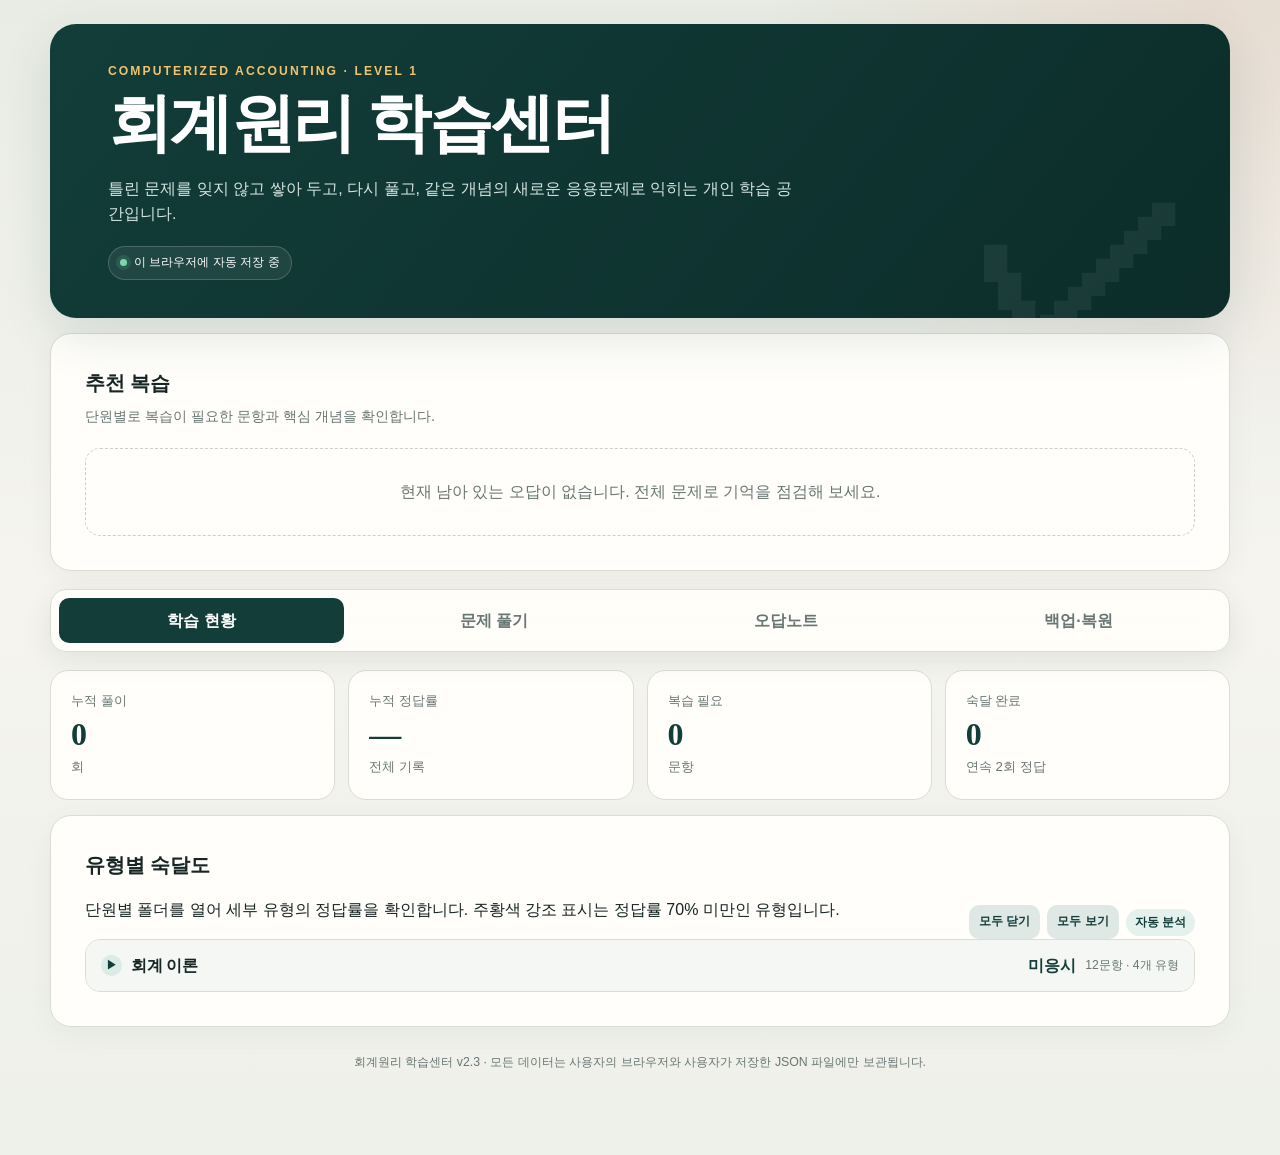
==== commit be974ea0: "학습센터 v2.3 일단 백업~" ====
--- a/회계원리_학습센터.html
+++ b/회계원리_학습센터.html
@@ -12,13 +12,14 @@
     .nav{position:sticky;z-index:20;top:8px;display:flex;gap:7px;margin:18px 0;padding:8px;border:1px solid var(--line);border-radius:16px;background:rgba(255,254,250,.92);box-shadow:0 8px 28px rgba(28,51,48,.08);backdrop-filter:blur(12px)}.nav button{flex:1;padding:10px 12px;border:0;border-radius:10px;color:var(--sub);background:transparent;font-weight:850;cursor:pointer}.nav button.active{color:#fff;background:var(--deep)}.view{display:none}.view.active{display:block}
     .grid{display:grid;grid-template-columns:repeat(4,1fr);gap:13px}.stat{padding:20px;border:1px solid var(--line);border-radius:18px;background:var(--paper)}.stat span{display:block;color:var(--sub);font-size:.79rem}.stat strong{display:block;margin-top:5px;color:var(--deep);font:700 2rem Georgia,serif}.stat small{color:var(--sub)}
     .panel{margin-top:15px;padding:clamp(20px,4vw,34px);border:1px solid var(--line);border-radius:21px;background:var(--paper);box-shadow:0 8px 30px rgba(26,48,45,.045)}.panel h2{margin:0 0 6px;font-size:1.22rem}.panel>.desc{margin:0 0 20px;color:var(--sub);font-size:.9rem}.section-title{display:flex;justify-content:space-between;align-items:end;gap:12px}.pill{padding:4px 9px;color:var(--deep);border-radius:99px;background:var(--mint);font-size:.74rem;font-weight:800}
-    .mastery{display:grid;gap:12px}.master-row{display:grid;grid-template-columns:150px 1fr 62px;align-items:center;gap:12px;font-size:.86rem}.meter{height:9px;overflow:hidden;border-radius:99px;background:#e2e5de}.meter i{display:block;height:100%;border-radius:inherit;background:linear-gradient(90deg,var(--orange),var(--gold),var(--green))}.empty{padding:30px;color:var(--sub);border:1px dashed #cbd1ca;border-radius:15px;text-align:center}
-    .controls{display:flex;flex-wrap:wrap;gap:9px;align-items:end}.field{display:grid;gap:5px;min-width:180px;flex:1}.field label{color:var(--sub);font-size:.76rem;font-weight:800}.field input,.field select{width:100%;padding:11px 12px;color:var(--ink);border:1px solid var(--line);border-radius:10px;background:#fff}.btn{padding:11px 17px;border:0;border-radius:10px;font-weight:850;cursor:pointer;transition:.15s}.btn:hover{transform:translateY(-1px)}.btn:disabled{opacity:.42;cursor:not-allowed;transform:none}.primary{color:#fff;background:var(--deep)}.accent{color:#fff;background:var(--orange)}.soft{color:var(--deep);background:#dfe8e5}.danger{color:var(--red);background:var(--redbg)}
+    .mastery{display:grid;gap:11px}.master-tools{display:flex;align-items:center;gap:7px}.master-tools .btn{padding:7px 10px;font-size:.76rem}.master-folder{overflow:hidden;border:1px solid var(--line);border-radius:15px;background:#fff}.master-folder-head{display:grid;grid-template-columns:auto 1fr auto auto;align-items:center;gap:9px;width:100%;padding:13px 15px;border:0;color:var(--ink);background:#f4f7f3;text-align:left;cursor:pointer}.master-folder-head:hover{background:#edf4ef}.folder-arrow{display:inline-grid;width:21px;height:21px;place-items:center;color:var(--deep);border-radius:50%;background:#dcebe5;font-size:.72rem;transition:transform .18s}.master-folder.open .folder-arrow{transform:rotate(90deg)}.folder-title{font-weight:900;letter-spacing:-.02em}.folder-score{color:var(--deep);font-weight:900}.folder-meta{color:var(--sub);font-size:.76rem}.master-folder-children{display:none;padding:6px 13px 10px}.master-folder.open .master-folder-children{display:grid;gap:8px}.master-row{display:grid;grid-template-columns:180px 1fr 62px;align-items:center;gap:12px;padding:3px 0;font-size:.86rem}.master-label{display:flex;align-items:center;gap:7px;min-height:30px}.master-label b{font-weight:850}.quick-type{width:100%;padding:0;border:0;color:inherit;background:transparent;text-align:left;font:inherit;font-weight:850;cursor:pointer}.quick-type:hover{text-decoration:underline;text-underline-offset:3px}.quick-type:focus-visible{outline:2px solid var(--deep);outline-offset:3px;border-radius:4px}.master-row.needs-review .master-label{padding:5px 7px 5px 9px;border:1px solid #f0bf83;border-radius:8px;background:linear-gradient(90deg,#fff1cf,#fffaf0);box-shadow:inset 4px 0 0 var(--orange)}.master-row.needs-review .master-label b,.master-row.needs-review .quick-type{color:#70351d}.master-row.watch .master-label b{color:#8a651d}.master-row.untried .master-label{color:#88938f}.master-row.untried .master-label:before{content:"";width:7px;height:7px;flex:0 0 7px;border-radius:50%;background:#c1c9c4}.meter{height:9px;overflow:hidden;border-radius:99px;background:#e2e5de}.meter i{display:block;height:100%;border-radius:inherit;background:linear-gradient(90deg,var(--orange),var(--gold),var(--green))}.recommend-list{display:grid;gap:9px}.recommend-item{padding:13px 15px;border:1px solid #cfe0d9;border-radius:12px;background:var(--mint)}.recommend-item b{color:var(--deep)}.recommend-item p{margin:4px 0 0;color:#46635d;font-size:.86rem}.recommend-note{margin:12px 0 0;color:var(--sub);font-size:.83rem}.empty{padding:30px;color:var(--sub);border:1px dashed #cbd1ca;border-radius:15px;text-align:center}
+    .controls{display:flex;flex-wrap:wrap;gap:9px;align-items:end}.field{display:grid;gap:5px;min-width:180px;flex:1}.field label{color:var(--sub);font-size:.76rem;font-weight:800}.field input,.field select{width:100%;padding:11px 12px;color:var(--ink);border:1px solid var(--line);border-radius:10px;background:#fff}.btn{padding:11px 17px;border:0;border-radius:10px;font-weight:850;cursor:pointer;transition:.15s}.btn:hover{transform:translateY(-1px)}.btn:disabled{opacity:.42;cursor:not-allowed;transform:none}.primary{color:#fff;background:var(--deep)}.accent{color:#fff;background:var(--orange)}.soft{color:var(--deep);background:#dfe8e5}.danger{color:var(--red);background:var(--redbg)}.study-guide{margin-top:18px;padding:18px;border:1px solid #cddfd7;border-radius:15px;background:linear-gradient(135deg,#f4faf6,#fffdf7)}.study-guide-head{display:flex;align-items:center;justify-content:space-between;gap:10px}.study-guide h3{margin:0;color:var(--deep);font-size:1rem}.study-guide-lead{margin:5px 0 13px;color:#46635d;font-size:.86rem;font-weight:700}.guide-steps{display:grid;grid-template-columns:repeat(3,minmax(0,1fr));gap:8px;margin:0;padding:0;list-style:none;counter-reset:guide}.guide-steps li{position:relative;min-height:98px;padding:12px 11px 11px 42px;border:1px solid #dfe5dc;border-radius:11px;background:rgba(255,255,255,.8);counter-increment:guide}.guide-steps li:before{content:counter(guide);position:absolute;top:12px;left:11px;display:grid;width:22px;height:22px;place-items:center;color:#fff;border-radius:50%;background:var(--green);font-size:.74rem;font-weight:900}.guide-steps b{display:block;margin-bottom:3px;color:var(--deep);font-size:.84rem}.guide-steps span{display:block;color:var(--sub);font-size:.76rem;line-height:1.45}.guide-steps em{display:block;margin-bottom:3px;color:#724a1d;font-style:normal;font-weight:800}.guide-choices{display:grid;grid-template-columns:1fr 1fr;gap:9px;margin-top:10px}.guide-choice{padding:11px 13px;border-left:4px solid var(--gold);border-radius:9px;background:#fff8e9;color:#65533a;font-size:.8rem}.guide-choice strong{display:block;margin-bottom:3px;color:#70351d}.guide-choice p{margin:0;line-height:1.5}
     .session-head{display:none;align-items:center;gap:12px;margin:15px 0;padding:13px 16px;border:1px solid var(--line);border-radius:14px;background:rgba(255,254,250,.94)}.session-head.show{display:flex}.track{height:8px;flex:1;overflow:hidden;border-radius:99px;background:#dfe3dc}.bar{height:100%;width:0;border-radius:inherit;background:linear-gradient(90deg,var(--orange),var(--gold));transition:.25s}.question{display:none}.question.show{display:block}.qhead{display:flex;justify-content:space-between;gap:12px}.qnum{color:var(--orange);font:700 1.1rem Georgia,serif}.tags{display:flex;flex-wrap:wrap;justify-content:flex-end;gap:5px}.tag{padding:3px 8px;color:var(--deep);border-radius:99px;background:var(--mint);font-size:.7rem;font-weight:800}.variant{color:#7c4c13;background:#fff0d3}.question h3{margin:14px 0 20px;font-size:clamp(1.08rem,2.5vw,1.3rem);line-height:1.65}.case{margin:-5px 0 19px;padding:13px 16px;border-left:4px solid var(--gold);background:#fff5df;color:#624f30;font-size:.9rem}.options{display:grid;grid-template-columns:repeat(2,minmax(0,1fr));gap:9px}.option{position:relative;display:flex;align-items:flex-start;gap:10px;padding:13px 14px;min-height:54px;border:1px solid var(--line);border-radius:12px;background:#fff;cursor:pointer}.option input{position:absolute;opacity:0}.mark{display:grid;width:24px;height:24px;flex:0 0 24px;place-items:center;border:1px solid #bac2be;border-radius:50%;color:var(--sub);font-size:.75rem;font-weight:850}.option:has(input:checked){border-color:var(--green);background:var(--mint)}.option:has(input:checked) .mark{color:#fff;border-color:var(--green);background:var(--green)}.question.graded .option{cursor:default}.question.graded .option.correct{border-color:var(--green);background:#e3f3ec}.question.graded .option.wrong{border-color:var(--red);background:var(--redbg)}.why{display:none;margin-top:16px;padding:15px 17px;border-radius:12px;background:#f0f2ed;color:#50605d;font-size:.9rem}.question.graded .why{display:block}.why b{color:var(--deep)}.qactions{display:flex;justify-content:space-between;gap:10px;margin-top:17px}
-    .result{display:none;text-align:center}.result.show{display:block}.bigscore{color:var(--deep);font:700 clamp(3rem,8vw,5rem)/1 Georgia,serif}.result p{color:var(--sub)}.result-actions{display:flex;flex-wrap:wrap;justify-content:center;gap:9px}
+    .result{display:none;text-align:center}.result.show{display:block}.bigscore{color:var(--deep);font:700 clamp(3rem,8vw,5rem)/1 Georgia,serif}.result p{color:var(--sub)}.result-actions{display:flex;flex-wrap:wrap;justify-content:center;gap:9px}.mistake-reason,.understanding-note{margin-top:16px;padding:15px 17px;border:1px solid #f0bf83;border-radius:12px;background:#fff8e9}.mistake-reason strong,.understanding-note strong{display:block;margin-bottom:9px;color:#70351d}.understanding-note p{margin:0;color:#725641;font-size:.9rem}.reason-actions{display:flex;flex-wrap:wrap;gap:8px}.reason-actions .btn{flex:1;min-width:150px}.confidence{display:flex;align-items:center;gap:8px;flex-wrap:wrap;margin-top:16px;padding:11px 12px;border:1px solid var(--line);border-radius:12px;background:#f7f8f4}.confidence-label{font-size:.82rem;font-weight:800;color:var(--sub);margin-right:3px}.confidence-option{display:flex;align-items:center;gap:5px;padding:5px 8px;border:1px solid transparent;border-radius:8px;cursor:pointer;font-size:.88rem;font-weight:700}.confidence-option:has(input:checked){background:#e1f0eb;border-color:#a7cec0;color:var(--deep)}.confidence-option input{accent-color:var(--deep)}.confidence-memo{margin-top:10px;padding:12px 13px;border:1px solid #d7b77e;border-radius:11px;background:#fffdf7}.confidence-memo label{display:block;color:#70351d;font-size:.84rem;font-weight:850}.confidence-memo label span{color:var(--sub);font-size:.75rem;font-weight:600}.confidence-memo textarea{display:block;box-sizing:border-box;width:100%;min-height:68px;resize:vertical;margin-top:7px;padding:9px 10px;border:1px solid #d7b77e;border-radius:8px;font:inherit;font-size:.88rem;background:#fff}.confidence-memo p{margin:5px 0 0;color:#725641;font-size:.76rem}.question-table-wrap{margin:14px 0 18px;overflow-x:auto;border:1px solid #cad8d2;border-radius:12px;background:#fff}.question-table{width:100%;min-width:520px;border-collapse:collapse;font-size:.92rem}.question-table th,.question-table td{padding:11px 14px;border-bottom:1px solid #dce5df;text-align:center;white-space:nowrap}.question-table th{color:#314d46;background:#edf5f0;font-weight:900}.question-table tbody tr:last-child td{border-bottom:0}.question-table tbody tr:nth-child(even){background:#fbfcfa}.status.hold{color:#80550b;background:#fff0d2}.quick-modal{position:fixed;z-index:50;inset:0;display:grid;place-items:center;padding:18px;background:rgba(13,37,34,.45);backdrop-filter:blur(3px)}.quick-modal[hidden]{display:none}.quick-dialog{position:relative;width:min(560px,100%);padding:clamp(22px,5vw,30px);border:1px solid rgba(255,255,255,.6);border-radius:20px;background:var(--paper);box-shadow:0 24px 60px rgba(0,0,0,.22)}.quick-close{position:absolute;top:13px;right:13px;width:32px;height:32px;padding:0;border:0;border-radius:50%;color:var(--sub);background:#edf0e9;font-size:1.25rem;cursor:pointer}.quick-dialog h3{margin:0;color:var(--deep);font-size:1.3rem}.quick-dialog .eyebrow{margin-bottom:4px;color:var(--orange)}.quick-dialog p{margin:5px 0;color:var(--sub);font-size:.88rem}.quick-actions{display:grid;grid-template-columns:1fr 1fr;gap:9px;margin-top:17px}.quick-action{min-height:90px;padding:13px;border:1px solid #cddfd7;border-radius:12px;color:var(--deep);background:#f7fbf8;text-align:left;font:inherit;cursor:pointer}.quick-action:hover:not(:disabled){border-color:var(--green);background:#e7f2ec}.quick-action:disabled{opacity:.45;cursor:not-allowed}.quick-action b{display:block;font-size:.9rem}.quick-action small{display:block;margin-top:4px;color:var(--sub);font-size:.76rem}.quick-action.recommended{border-color:#e6ae48;background:#fff8e8}.quick-note{margin-top:12px!important;padding:10px 12px;border-radius:9px;background:#f0f2ed;color:#50605d!important;font-size:.8rem!important}
     .records{width:100%;border-collapse:collapse;font-size:.86rem}.records th,.records td{padding:11px 9px;border-bottom:1px solid var(--line);text-align:left}.records th{color:var(--sub);font-size:.75rem}.status{display:inline-block;padding:3px 8px;border-radius:99px;font-size:.72rem;font-weight:850}.need{color:var(--red);background:var(--redbg)}.done{color:var(--green);background:var(--mint)}.new{color:var(--blue);background:#e5eef6}
     .manual{display:flex;flex-wrap:wrap;gap:9px}.manual input{flex:2;min-width:220px;padding:11px 12px;border:1px solid var(--line);border-radius:10px}.notice{display:none;margin-top:12px;padding:11px 14px;border-radius:10px;background:var(--mint);color:var(--deep);font-size:.85rem}.notice.show{display:block}.backup-grid{display:grid;grid-template-columns:1fr 1fr;gap:15px}.drop{padding:23px;border:1px dashed #aebbb6;border-radius:15px;background:#fafbf8;text-align:center}.drop input{max-width:100%}.warning{padding:13px 15px;border-left:4px solid var(--orange);background:var(--redbg);color:#69443d;font-size:.87rem}.footer{margin-top:26px;color:var(--sub);font-size:.77rem;text-align:center}
-    @media(max-width:780px){.app{width:min(100% - 18px,1180px);padding-top:9px}.top{padding:33px 22px;border-radius:19px}.nav{overflow:auto}.nav button{min-width:95px}.grid{grid-template-columns:1fr 1fr}.scope{grid-template-columns:1fr 1fr}.options{grid-template-columns:1fr}.master-row{grid-template-columns:100px 1fr 52px}.backup-grid{grid-template-columns:1fr}.records{display:block;overflow-x:auto}.qactions{flex-wrap:wrap}}@media print{.top,.nav,.controls,.qactions,.footer{display:none!important}.view{display:none!important}#recordsView{display:block!important}.panel{box-shadow:none}}
+    @media(max-width:780px){.app{width:min(100% - 18px,1180px);padding-top:9px}.top{padding:33px 22px;border-radius:19px}.nav{overflow:auto}.nav button{min-width:95px}.grid{grid-template-columns:1fr 1fr}.scope{grid-template-columns:1fr 1fr}.options{grid-template-columns:1fr}.section-title{align-items:flex-start;flex-direction:column}.master-tools{align-self:flex-end}.master-row{grid-template-columns:135px 1fr 52px;gap:8px}.master-label{align-items:flex-start;flex-direction:column;gap:2px}.master-row.needs-review .master-label{padding:5px 6px 5px 8px}.master-folder-head{grid-template-columns:auto 1fr auto;gap:7px}.folder-meta{grid-column:2 / -1;grid-row:2}.backup-grid,.guide-choices,.quick-actions{grid-template-columns:1fr}.guide-steps{grid-template-columns:1fr}.guide-steps li{min-height:auto}.records{display:block;overflow-x:auto}.qactions{flex-wrap:wrap}}@media print{.top,.nav,.controls,.qactions,.footer{display:none!important}.view{display:none!important}#recordsView{display:block!important}.panel{box-shadow:none}}
+    .recommend-item{width:100%;text-align:left;font:inherit;cursor:pointer;transition:.15s}.recommend-item:hover{border-color:var(--green);background:#e7f2ec;transform:translateY(-1px)}.recommend-item:focus-visible{outline:3px solid #e6ae48;outline-offset:3px}
   </style>
 </head>
 <body>
@@ -30,6 +31,11 @@
     <span class="save-state"><i class="dot"></i> 이 브라우저에 자동 저장 중</span>
   </header>
 
+  <div class="panel top-recommendation">
+    <h2>추천 복습</h2><p class="desc">단원별로 복습이 필요한 문항과 핵심 개념을 확인합니다.</p>
+    <div id="recommendation" class="empty">아직 풀이 기록이 없습니다. 첫 문제를 풀어 보세요.</div>
+  </div>
+
   <nav class="nav" aria-label="주요 메뉴">
     <button class="active" data-view="dashboard">학습 현황</button>
     <button data-view="practice">문제 풀기</button>
@@ -45,27 +51,40 @@
       <div class="stat"><span>숙달 완료</span><strong id="mastered">0</strong><small>연속 2회 정답</small></div>
     </div>
     <div class="panel">
-      <div class="section-title"><div><h2>유형별 숙달도</h2><p class="desc">틀린 유형이 어디에 쌓이는지 한눈에 확인합니다.</p></div><span class="pill">자동 분석</span></div>
+      <div class="section-title"><div><h2>유형별 숙달도</h2><p class="desc">단원별 폴더를 열어 세부 유형의 정답률을 확인합니다. 주황색 강조 표시는 정답률 70% 미만인 유형입니다.</p></div><div class="master-tools"><button class="btn soft" id="masteryCloseAll" type="button">모두 닫기</button><button class="btn soft" id="masteryOpenAll" type="button">모두 보기</button><span class="pill">자동 분석</span></div></div>
       <div class="mastery" id="masteryChart"></div>
-    </div>
-    <div class="panel">
-      <h2>추천 복습</h2><p class="desc">현재 기록에 따라 가장 효과적인 다음 학습을 추천합니다.</p>
-      <div id="recommendation" class="empty">아직 풀이 기록이 없습니다. 첫 문제를 풀어 보세요.</div>
     </div>
   </section>
 
   <section class="view" id="practiceView">
     <div class="panel" id="setupPanel">
-      <h2>학습 세션 만들기</h2><p class="desc">단원과 학습 방식을 고른 뒤 시작하세요.</p>
+      <h2>학습 세션 만들기</h2><p class="desc">단원과 문제팩 출처, 학습 방식을 고른 뒤 시작하세요.</p>
       <div class="controls">
         <div class="field"><label for="chapterSelect">단원</label><select id="chapterSelect"></select></div>
+        <div class="field"><label for="sourceSelect">문제팩 출처</label><select id="sourceSelect"></select></div>
         <div class="field"><label for="modeSelect">학습 방식</label><select id="modeSelect"><option value="all">전체 문제</option><option value="wrong">틀린 문제만</option><option value="weak">취약 유형 집중</option><option value="variant">틀린 유형 변형문제</option></select></div>
         <div class="field"><label for="limitSelect">문항 수</label><select id="limitSelect"><option value="5">5문항 · 빠른 복습</option><option value="10" selected>10문항 · 권장</option><option value="20">20문항 · 집중 점검</option><option value="999">가능한 문제 모두</option></select></div>
         <button class="btn primary" id="startBtn">학습 시작</button>
       </div>
-      <div class="notice show" id="mixGuide">권장 10문항은 기본문제와 변형문제를 섞어 핵심 개념을 빠르게 점검합니다.</div>
-      <div class="notice" id="setupNotice"></div>
-    </div>
+       <div class="notice show" id="mixGuide">권장 10문항은 기본문제와 변형문제를 섞어 핵심 개념을 빠르게 점검합니다.</div>
+       <div class="notice" id="setupNotice"></div>
+       <aside class="study-guide" aria-label="추천 학습 순서">
+         <div class="study-guide-head"><h3>추천 학습 순서</h3><span class="pill">약점 보강용</span></div>
+         <p class="study-guide-lead">교재 전체 → AI 응용 전체 → 틀린 문제만 → 취약 유형 집중 → 틀린 유형 변형 → 통합 전체 점검</p>
+         <ol class="guide-steps">
+           <li><b>새 단원 시작</b><span><em>교재 문제팩 → 전체 문제 → 가능한 문제 모두</em>교재 핵심 유형부터 이해합니다.</span></li>
+           <li><b>이해 확인</b><span><em>GPT 또는 Claude → 전체 문제 → 10문항</em>새 상황에서도 풀리는지 확인합니다.</span></li>
+           <li><b>첫 복습</b><span><em>통합 학습 → 틀린 문제만 → 5~10문항</em>틀린 문제를 먼저 바로잡습니다.</span></li>
+           <li><b>약점 보강</b><span><em>통합 학습 → 취약 유형 집중 → 5~10문항</em>같은 유형을 반복해서 틀릴 때 선택합니다.</span></li>
+           <li><b>진짜 이해 확인</b><span><em>통합 학습 → 틀린 유형 변형문제 → 5~10문항</em>답 암기가 아닌 개념 이해를 확인합니다.</span></li>
+           <li><b>단원 마무리</b><span><em>통합 학습 → 전체 문제 → 10문항</em>오답이 줄었을 때 섞어서 최종 점검합니다.</span></li>
+         </ol>
+         <div class="guide-choices">
+           <div class="guide-choice"><strong>문제팩 출처는 이렇게</strong><p>처음에는 <b>교재 문제팩</b>, 응용 연습은 <b>GPT·Claude 문제팩</b>, 마지막 점검과 복습은 <b>통합 학습</b>을 추천합니다. 교재 문제팩이 없으면 학습센터 기본 문제 또는 가져온 문제팩부터 시작하세요.</p></div>
+           <div class="guide-choice"><strong>학습 방식은 이렇게</strong><p><b>전체 문제</b>는 새 단원·마무리 점검, <b>틀린 문제만</b>은 첫 복습, <b>취약 유형 집중</b>은 반복 실수, <b>틀린 유형 변형문제</b>는 개념 이해 확인에 사용합니다.</p></div>
+         </div>
+       </aside>
+     </div>
     <div class="session-head" id="sessionHead"><div class="track"><div class="bar" id="sessionBar"></div></div><b id="sessionCount">1 / 1</b></div>
     <div class="panel question" id="questionCard"></div>
     <div class="panel result" id="sessionResult"></div>
@@ -74,9 +93,10 @@
   <section class="view" id="recordsView">
     <div class="panel">
       <h2>기존 문제 오답 직접 등록</h2>
-      <p class="desc">원본 HTML에서 먼저 푼 경우, 틀린 번호를 쉼표로 입력하면 누적 오답에 포함됩니다.</p>
+      <p class="desc">원본 HTML에서 먼저 푼 경우, 문제팩 출처를 고른 뒤 틀린 번호를 입력하면 누적 오답에 포함됩니다.</p>
       <div class="manual">
         <select id="manualChapter"></select>
+        <select id="manualSource"></select>
         <input id="manualNumbers" placeholder="예: 3, 7, 9" aria-label="틀린 문제 번호">
         <button class="btn accent" id="manualAdd">오답 등록</button>
       </div>
@@ -89,6 +109,16 @@
   </section>
 
   <section class="view" id="backupView">
+    <div class="panel">
+      <h2>새 단원 문제팩 가져오기</h2>
+      <p class="desc">교재 자료가 있든 없든, 제가 만들어 드린 UTF-8 문제팩 JSON을 선택하면 새 단원과 변형문제가 학습센터에 추가됩니다.</p>
+      <div class="drop">
+        <div class="field"><label for="packFile">가져올 문제팩 JSON</label><input type="file" id="packFile" accept=".json,application/json"></div>
+        <p>기존 학습기록은 건드리지 않으며, 같은 문제 ID는 최신 문제팩 내용으로 갱신합니다.</p>
+        <button class="btn primary" id="packImportBtn">문제팩 추가</button>
+      </div>
+      <div class="notice" id="packNotice"></div>
+    </div>
     <div class="panel">
       <h2>JSON 백업·복원</h2>
       <p class="desc">파일 이름을 한글로 자유롭게 정할 수 있습니다. JSON 내부도 UTF-8 한글로 저장됩니다.</p>
@@ -109,27 +139,32 @@
       <div class="notice" id="backupNotice"></div>
     </div>
     <div class="panel">
-      <h2>새 단원 문제팩 가져오기</h2>
-      <p class="desc">교재 자료가 있든 없든, 제가 만들어 드린 UTF-8 문제팩 JSON을 선택하면 새 단원과 변형문제가 학습센터에 추가됩니다.</p>
-      <div class="drop">
-        <div class="field"><label for="packFile">가져올 문제팩 JSON</label><input type="file" id="packFile" accept=".json,application/json"></div>
-        <p>기존 학습기록은 건드리지 않으며, 같은 문제 ID는 최신 문제팩 내용으로 갱신합니다.</p>
-        <button class="btn primary" id="packImportBtn">문제팩 추가</button>
-      </div>
-      <div class="notice" id="packNotice"></div>
-    </div>
-    <div class="panel">
       <h2>데이터 관리 원칙</h2>
       <div class="warning">브라우저 기록을 삭제하면 내부 저장소도 지워질 수 있습니다. 단원이 끝날 때마다 한글 이름으로 JSON 백업을 저장해 두세요.</div>
     </div>
   </section>
-  <p class="footer">회계원리 학습센터 v1.1 · 모든 데이터는 사용자의 브라우저와 사용자가 저장한 JSON 파일에만 보관됩니다.</p>
+  <div class="quick-modal" id="quickModal" hidden aria-hidden="true">
+    <div class="quick-dialog" role="dialog" aria-modal="true" aria-labelledby="quickTitle">
+      <button class="quick-close" id="quickClose" type="button" aria-label="빠른 복습 닫기">×</button>
+      <p class="eyebrow">QUICK REVIEW</p>
+      <h3 id="quickTitle">빠른 복습</h3>
+      <p id="quickMeta"></p>
+      <div class="quick-actions">
+        <button class="quick-action recommended" type="button" data-quick-action="wrong" data-quick-limit="5"><b>추천 · 틀린 문제만</b><small>5문항으로 먼저 바로잡기</small></button>
+        <button class="quick-action" type="button" data-quick-action="weak" data-quick-limit="5"><b>취약 유형 집중</b><small>5문항으로 같은 유형 연습</small></button>
+        <button class="quick-action" type="button" data-quick-action="variant" data-quick-limit="5"><b>틀린 유형 변형문제</b><small>5문항으로 개념 이해 확인</small></button>
+        <button class="quick-action" type="button" data-quick-action="weak" data-quick-limit="10"><b>10문항으로 충분히 점검</b><small>같은 유형을 넓게 다시 풀기</small></button>
+      </div>
+      <p class="quick-note" id="quickNote">추천 순서: 틀린 문제만 → 취약 유형 집중 → 변형문제 → 통합 전체 점검</p>
+    </div>
+  </div>
+<p class="footer">회계원리 학습센터 v2.3 · 모든 데이터는 사용자의 브라우저와 사용자가 저장한 JSON 파일에만 보관됩니다.</p>
 </main>
 
 <script>
 "use strict";
 const APP_KEY="accountingStudyCenter_v1";
-const APP_VERSION="1.1";
+const APP_VERSION="2.3";
 const baseQuestions=[
  {id:"BASIC-001",chapter:"기초이론",number:1,type:"회계의 기본가정",concept:"기간별보고",q:"12월 31일 결산법인이 아직 사용하지 않은 보험료를 선급비용으로 조정하였다. 이러한 기말결산정리가 필요한 가장 직접적인 근거는?",o:["기업실체의 가정","기간별보고의 가정","화폐단위의 가정","기업소유주의 가정"],a:1,e:"계속되는 기업활동을 일정한 기간으로 나누어 보고하기 때문에 각 기간에 귀속될 수익과 비용을 결산 때 조정합니다."},
  {id:"BASIC-002",chapter:"기초이론",number:2,type:"회계의 기본가정",concept:"기업실체",q:"개인기업의 대표가 가족여행 비용을 사업용 카드로 결제했다. 회계담당자가 이를 대표자 인출금으로 처리한 근거가 되는 가정은?",o:["계속기업의 가정","기간별보고의 가정","기업실체의 가정","발생주의 가정"],a:2,e:"회계상 기업과 소유주는 별개의 실체이므로 소유주의 사적 지출은 기업의 비용이 아닙니다."},
@@ -165,15 +200,27 @@
  s.questions=[...qmap.values()];s.variants=[...vmap.values()];s.progress=s.progress||{};s.attempts=s.attempts||[];s.settings=s.settings||{masteryStreak:2};s.version=APP_VERSION;return s
 }
 function loadState(){try{const s=JSON.parse(localStorage.getItem(APP_KEY));if(s&&s.progress&&Array.isArray(s.questions))return normalizeState(s)}catch(e){}return freshState()}
-let state=loadState(),session=[],sessionIndex=0,sessionCorrect=0,answered=false;
+let state=loadState(),session=[],sessionIndex=0,sessionCorrect=0,answered=false,pendingAttempt=null,sessionStates=[],sessionDrafts=[],quickTarget=null;
 function save(){localStorage.setItem(APP_KEY,JSON.stringify(state))}
 function esc(s){return String(s).replace(/[&<>"']/g,c=>({"&":"&amp;","<":"&lt;",">":"&gt;",'"':"&quot;","'":"&#39;"}[c]))}
+function questionTable(table){
+ if(!table||!Array.isArray(table.rows)||!table.rows.length)return "";
+ const headers=Array.isArray(table.headers)?table.headers:[],columnCount=headers.length||Math.max(...table.rows.map(row=>Array.isArray(row)?row.length:0));
+ const head=headers.length?`<thead><tr>${headers.map(cell=>`<th scope="col">${esc(cell)}</th>`).join("")}</tr></thead>`:"";
+ const body=table.rows.map(row=>`<tr>${Array.from({length:columnCount},(_,i)=>`<td>${esc(Array.isArray(row)&&row[i]!=null?row[i]:"")}</td>`).join("")}</tr>`).join("");
+ return `<div class="question-table-wrap" role="region" aria-label="문제 자료 표" tabindex="0"><table class="question-table">${head}<tbody>${body}</tbody></table></div>`
+}
+function validQuestionTable(table){return table==null||(typeof table==="object"&&Array.isArray(table.rows)&&table.rows.length>0&&table.rows.every(row=>Array.isArray(row))&&(!table.headers||Array.isArray(table.headers)))}
 function chapters(){return[...new Set(state.questions.map(q=>q.chapter))]}
-function pFor(id){return state.progress[id]||{attempts:0,correct:0,wrong:0,streak:0,last:null,manual:false}}
-function isUnresolved(id){const p=pFor(id);return p.wrong>0&&p.streak<(state.settings.masteryStreak||2)}
+function sourceFor(q){const id=String((q&&q.id)||"");if(id.startsWith("CA-")||id.startsWith("INV-CLA-"))return "Claude 문제팩";if(q&&q.source)return q.source;if(id.startsWith("CASH-")||id.startsWith("INV-GPT-"))return "GPT 문제팩";if(id.startsWith("BASIC-"))return "학습센터 기본 문제";return "가져온 문제팩"}
+function sourceOptions(chapter){return[...new Set([...state.questions,...state.variants].filter(q=>q.chapter===chapter).map(sourceFor))].sort((a,b)=>a.localeCompare(b,"ko"))}
+function fillSourceSelect(id,chapter){const el=document.getElementById(id),current=el.value,sources=sourceOptions(chapter);el.innerHTML=`<option value="">통합 학습 · 모든 문제팩</option>${sources.map(s=>`<option value="${esc(s)}">${esc(s)}</option>`).join("")}`;if(sources.includes(current))el.value=current}
+function fillSources(){fillSourceSelect("sourceSelect",document.getElementById("chapterSelect").value);fillSourceSelect("manualSource",document.getElementById("manualChapter").value)}
+function pFor(id){return state.progress[id]||{attempts:0,correct:0,wrong:0,streak:0,last:null,manual:false,uncertain:false}}
+function isUnresolved(id){const p=pFor(id);return!!p.uncertain||(p.wrong>0&&p.streak<(state.settings.masteryStreak||2))}
 function shuffle(a){return[...a].sort(()=>Math.random()-.5)}
-function balancedMixed(chapter,limit){
- const bases=shuffle(state.questions.filter(q=>q.chapter===chapter)),vars=state.variants.filter(q=>q.chapter===chapter);
+function balancedMixed(chapter,limit,source=""){
+ const allowed=q=>q.chapter===chapter&&(!source||sourceFor(q)===source),bases=shuffle(state.questions.filter(allowed)),vars=state.variants.filter(allowed);
  if(limit>=999)return shuffle([...bases,...vars]);
  const byParent=new Map();vars.forEach(v=>{if(!byParent.has(v.parentId))byParent.set(v.parentId,[]);byParent.get(v.parentId).push(v)});
  const firstCount=Math.min(limit,bases.length),variantTarget=Math.min(vars.length,Math.round(firstCount*.4)),selected=[];
@@ -181,15 +228,65 @@
  const chosen=new Set(selected.map(q=>q.id)),rest=shuffle([...bases,...vars].filter(q=>!chosen.has(q.id)));
  return[...selected,...rest].slice(0,limit)
 }
+function applyAttemptToProgress(p,a){
+ const actualCorrect=typeof a.actualCorrect==="boolean"?a.actualCorrect:!!a.correct,hold=!!a.understandingHold||a.confidence==="unsure"||a.confidence==="guess";
+ p.attempts++;
+ if(a.correct){p.correct++;p.streak++;if(p.uncertain&&p.streak>=(state.settings.masteryStreak||2))p.uncertain=false}
+ else{if(!actualCorrect)p.wrong++;if(hold)p.uncertain=true;p.streak=0}
+ p.last=a.at||new Date().toISOString();p.manual=p.manual||!!a.manual;return p
+}
 function rebuildProgress(){
  const rebuilt={};
- [...state.attempts].sort((a,b)=>String(a.at).localeCompare(String(b.at))).forEach(a=>{const p=rebuilt[a.questionId]||{attempts:0,correct:0,wrong:0,streak:0,last:null,manual:false};p.attempts++;if(a.correct){p.correct++;p.streak++}else{p.wrong++;p.streak=0}p.last=a.at;p.manual=p.manual||!!a.manual;rebuilt[a.questionId]=p});
+ [...state.attempts].sort((a,b)=>String(a.at).localeCompare(String(b.at))).forEach(a=>{const p=rebuilt[a.questionId]||{attempts:0,correct:0,wrong:0,streak:0,last:null,manual:false,uncertain:false};rebuilt[a.questionId]=applyAttemptToProgress(p,a)});
  state.progress=rebuilt
 }
 
 function fillChapters(){
  const opts=chapters().map(c=>`<option value="${esc(c)}">${esc(c)}</option>`).join("");
- document.getElementById("chapterSelect").innerHTML=opts;document.getElementById("manualChapter").innerHTML=opts
+ document.getElementById("chapterSelect").innerHTML=opts;document.getElementById("manualChapter").innerHTML=opts;fillSources()
+}
+function chapterLabel(chapter){return chapter==="기초이론"?"회계 이론":chapter}
+function masteryStatus(rate,attempts){return!attempts?"untried":rate<70?"needs-review":rate<90?"watch":"solid"}
+function bindMasteryFolders(){
+ document.querySelectorAll("[data-mastery-folder]").forEach(btn=>btn.addEventListener("click",()=>{
+  const chapter=btn.dataset.masteryFolder;state.settings.masteryFolders=state.settings.masteryFolders||{};state.settings.masteryFolders[chapter]=!state.settings.masteryFolders[chapter];save();renderDashboard()
+ }))
+}
+function setAllMasteryFolders(open){
+ state.settings.masteryFolders=state.settings.masteryFolders||{};chapters().forEach(chapter=>state.settings.masteryFolders[chapter]=open);save();renderDashboard()
+}
+function bindQuickTypeButtons(){
+ document.querySelectorAll("[data-quick-chapter]").forEach(btn=>btn.addEventListener("click",()=>openQuickPractice(btn.dataset.quickChapter,btn.dataset.quickType)))
+}
+function bindRecommendationButtons(){
+ document.querySelectorAll("[data-recommend-chapter]").forEach(btn=>btn.addEventListener("click",()=>startRecommendedReview(btn.dataset.recommendChapter)))
+}
+function startRecommendedReview(chapter){
+ const pending=state.questions.filter(q=>q.chapter===chapter&&isUnresolved(q.id));if(!pending.length){renderDashboard();return}
+ document.getElementById("chapterSelect").value=chapter;fillSourceSelect("sourceSelect",chapter);document.getElementById("sourceSelect").value="";document.getElementById("modeSelect").value="wrong";document.getElementById("limitSelect").value="999";
+ switchView("practice");startSession()
+}
+function quickBaseQuestions(){return quickTarget?state.questions.filter(q=>q.chapter===quickTarget.chapter&&q.type===quickTarget.type):[]}
+function quickPool(mode){
+ const bases=quickBaseQuestions();
+ if(mode==="wrong")return bases.filter(q=>isUnresolved(q.id));
+ if(mode==="variant"){const ids=new Set(bases.filter(q=>isUnresolved(q.id)).map(q=>q.id));return state.variants.filter(v=>v.chapter===quickTarget.chapter&&ids.has(v.parentId))}
+ return bases
+}
+function openQuickPractice(chapter,type){
+ quickTarget={chapter,type};const bases=quickBaseQuestions(),wrong=quickPool("wrong"),variants=quickPool("variant"),modal=document.getElementById("quickModal");
+ document.getElementById("quickTitle").textContent=`${chapterLabel(chapter)} · ${type}`;
+ document.getElementById("quickMeta").textContent=`전체 ${bases.length}문항 중 복습 필요 ${wrong.length}문항입니다. 원하는 방식으로 바로 시작하세요.`;
+ document.querySelectorAll("[data-quick-action]").forEach(btn=>{const count=quickPool(btn.dataset.quickAction).length;btn.disabled=!count});
+ document.getElementById("quickNote").textContent=wrong.length?"추천 순서: 틀린 문제만 → 취약 유형 집중 → 변형문제 → 통합 전체 점검":"현재 남은 오답은 없습니다. 취약 유형 집중으로 한 번 더 점검해 보세요.";
+ modal.hidden=false;modal.setAttribute("aria-hidden","false");document.getElementById("quickClose").focus()
+}
+function closeQuickPractice(){const modal=document.getElementById("quickModal");modal.hidden=true;modal.setAttribute("aria-hidden","true");quickTarget=null}
+function startQuickPractice(mode,limit){
+ const pool=quickPool(mode);if(!pool.length)return;
+ const chapter=quickTarget.chapter;closeQuickPractice();document.getElementById("chapterSelect").value=chapter;fillSourceSelect("sourceSelect",chapter);document.getElementById("sourceSelect").value="";document.getElementById("modeSelect").value=mode;document.getElementById("limitSelect").value=String(limit);
+ session=shuffle(pool).slice(0,limit);sessionIndex=0;sessionCorrect=0;answered=false;pendingAttempt=null;sessionStates=[];sessionDrafts=[];
+ switchView("practice");document.getElementById("setupPanel").style.display="none";document.getElementById("sessionHead").classList.add("show");document.getElementById("sessionResult").classList.remove("show");renderQuestion()
 }
 function renderDashboard(){
  const ps=Object.values(state.progress),total=state.attempts.length,correct=state.attempts.filter(a=>a.correct).length;
@@ -197,66 +294,107 @@
  document.getElementById("accuracy").textContent=total?Math.round(correct/total*100)+"%":"—";
  document.getElementById("unresolved").textContent=state.questions.filter(q=>isUnresolved(q.id)).length;
  document.getElementById("mastered").textContent=ps.filter(p=>p.wrong>0&&p.streak>=state.settings.masteryStreak).length;
- const types=[...new Set(state.questions.map(q=>q.type))];
- const rows=types.map(t=>{const ids=state.questions.filter(q=>q.type===t).map(q=>q.id),a=state.attempts.filter(x=>ids.includes(x.questionId)),rate=a.length?Math.round(a.filter(x=>x.correct).length/a.length*100):0;return`<div class="master-row"><b>${esc(t)}</b><div class="meter"><i style="width:${rate}%"></i></div><span>${a.length?rate+"%":"미응시"}</span></div>`}).join("");
- document.getElementById("masteryChart").innerHTML=rows||'<div class="empty">문제 유형이 없습니다.</div>';
+ const folders=chapters().map(chapter=>{
+  const chapterQuestions=state.questions.filter(q=>q.chapter===chapter),ids=chapterQuestions.map(q=>q.id),attempts=state.attempts.filter(x=>ids.includes(x.questionId)),rate=attempts.length?Math.round(attempts.filter(x=>x.correct).length/attempts.length*100):0,status=masteryStatus(rate,attempts.length),open=!!(state.settings.masteryFolders&&state.settings.masteryFolders[chapter]);
+  const types=[...new Set(chapterQuestions.map(q=>q.type))];
+  const rows=types.map(t=>{const typeQuestions=chapterQuestions.filter(q=>q.type===t),typeIds=typeQuestions.map(q=>q.id),a=state.attempts.filter(x=>typeIds.includes(x.questionId)),typeRate=a.length?Math.round(a.filter(x=>x.correct).length/a.length*100):0,typeStatus=masteryStatus(typeRate,a.length),unresolved=typeQuestions.filter(q=>isUnresolved(q.id)).length,label=typeStatus==="needs-review"&&unresolved?`<button class="quick-type" type="button" data-quick-chapter="${esc(chapter)}" data-quick-type="${esc(t)}" title="빠른 복습 선택">${esc(t)}</button>`:`<b>${esc(t)}</b>`;return`<div class="master-row ${typeStatus}"><div class="master-label">${label}</div><div class="meter"><i style="width:${typeRate}%"></i></div><span>${a.length?typeRate+"%":"미응시"}</span></div>`}).join("");
+  return`<section class="master-folder ${open?"open":""} ${status}" data-folder-chapter="${esc(chapter)}"><button class="master-folder-head" type="button" data-mastery-folder="${esc(chapter)}" aria-expanded="${open}"><span class="folder-arrow">▶</span><span class="folder-title">${esc(chapterLabel(chapter))}</span><span class="folder-score">${attempts.length?rate+"%":"미응시"}</span><span class="folder-meta">${chapterQuestions.length}문항 · ${types.length}개 유형</span></button><div class="master-folder-children">${rows}</div></section>`
+ }).join("");
+ document.getElementById("masteryChart").innerHTML=folders||'<div class="empty">문제 유형이 없습니다.</div>';bindMasteryFolders();bindQuickTypeButtons();
  const wrong=state.questions.filter(q=>isUnresolved(q.id));
- document.getElementById("recommendation").innerHTML=wrong.length?`<b>${esc(wrong[0].type)} · ${esc(wrong[0].concept)}</b><br>현재 ${wrong.length}문항이 복습을 기다립니다. 틀린 문제를 먼저 풀고 변형문제로 확인하세요.`:"현재 남아 있는 오답이 없습니다. 전체 문제로 기억을 점검해 보세요.";
-}
+ const recommendation=wrong.length?`<div class="recommend-list">${chapters().map(chapter=>{
+  const items=wrong.filter(q=>q.chapter===chapter);if(!items.length)return "";
+  const concepts=[...items.reduce((map,q)=>{const key=`${q.type} · ${q.concept}`;map.set(key,(map.get(key)||0)+1);return map},new Map()).entries()].sort((a,b)=>b[1]-a[1]||a[0].localeCompare(b[0],"ko")).slice(0,2).map(([key,count])=>`${esc(key)} ${count}문항`).join(" · ");
+  return`<button class="recommend-item" type="button" data-recommend-chapter="${esc(chapter)}" title="${esc(chapter)} 복습 필요 문제 바로 풀기"><b>${esc(chapter)} · 복습 필요 ${items.length}문항</b><p>${concepts}</p></button>`
+ }).join("")}</div><p class="recommend-note">단원 버튼을 누르면 해당 단원의 ‘틀린 문제만’이 바로 시작됩니다.</p>`:"현재 남아 있는 오답이 없습니다. 전체 문제로 기억을 점검해 보세요.";
+ document.getElementById("recommendation").innerHTML=recommendation;bindRecommendationButtons();
+}
+function latestUnderstandingMemo(id){for(let i=state.attempts.length-1;i>=0;i--){const a=state.attempts[i];if(a.questionId===id&&a.understandingMemo)return a.understandingMemo}return ""}
 function renderRecords(){
- const rows=state.questions.filter(q=>pFor(q.id).attempts>0||pFor(q.id).manual).map(q=>{const p=pFor(q.id),status=isUnresolved(q.id)?'<span class="status need">복습 필요</span>':p.wrong?'<span class="status done">숙달</span>':'<span class="status new">정답</span>';return`<tr><td>${esc(q.chapter)}</td><td>${esc(q.number)}</td><td>${esc(q.type)}</td><td>${esc(q.concept)}</td><td>${p.correct} / ${p.attempts}</td><td>${p.streak}회</td><td>${status}</td></tr>`}).join("");
- document.getElementById("recordsTable").innerHTML=rows?`<table class="records"><thead><tr><th>단원</th><th>번호</th><th>유형</th><th>세부 개념</th><th>정답/풀이</th><th>연속 정답</th><th>상태</th></tr></thead><tbody>${rows}</tbody></table>`:'<div class="empty">아직 기록된 문제가 없습니다.</div>'
+ const rows=state.questions.filter(q=>pFor(q.id).attempts>0||pFor(q.id).manual).map(q=>{const p=pFor(q.id),status=p.uncertain?'<span class="status hold">이해 보류</span>':isUnresolved(q.id)?'<span class="status need">복습 필요</span>':p.wrong?'<span class="status done">숙달</span>':'<span class="status new">정답</span>',memo=latestUnderstandingMemo(q.id);return`<tr><td>${esc(q.chapter)}</td><td>${esc(sourceFor(q))}</td><td>${esc(q.number)}</td><td>${esc(q.type)}</td><td>${esc(q.concept)}</td><td>${p.correct} / ${p.attempts}</td><td>${p.streak}회</td><td>${status}</td><td>${memo?esc(memo):"—"}</td></tr>`}).join("");
+ document.getElementById("recordsTable").innerHTML=rows?`<table class="records"><thead><tr><th>단원</th><th>출처</th><th>번호</th><th>유형</th><th>세부 개념</th><th>정답/풀이</th><th>연속 정답</th><th>상태</th><th>이해 메모</th></tr></thead><tbody>${rows}</tbody></table>`:'<div class="empty">아직 기록된 문제가 없습니다.</div>'
 }
 function showNotice(id,msg){const el=document.getElementById(id);el.textContent=msg;el.classList.add("show");setTimeout(()=>el.classList.remove("show"),4500)}
 function switchView(name){document.querySelectorAll(".view").forEach(v=>v.classList.toggle("active",v.id===name+"View"));document.querySelectorAll(".nav button").forEach(b=>b.classList.toggle("active",b.dataset.view===name));if(name==="dashboard")renderDashboard();if(name==="records")renderRecords()}
 document.querySelectorAll(".nav button").forEach(b=>b.addEventListener("click",()=>switchView(b.dataset.view)));
 
 function startSession(){
- const chapter=document.getElementById("chapterSelect").value,mode=document.getElementById("modeSelect").value,limit=+document.getElementById("limitSelect").value;
- let pool=state.questions.filter(q=>q.chapter===chapter);
- if(mode==="all")pool=balancedMixed(chapter,limit);
+ const chapter=document.getElementById("chapterSelect").value,source=document.getElementById("sourceSelect").value,mode=document.getElementById("modeSelect").value,limit=+document.getElementById("limitSelect").value,allowed=q=>q.chapter===chapter&&(!source||sourceFor(q)===source);
+ let pool=state.questions.filter(allowed);
+ if(mode==="all")pool=balancedMixed(chapter,limit,source);
  if(mode==="wrong")pool=pool.filter(q=>isUnresolved(q.id));
  if(mode==="weak"){const weakTypes=[...new Set(pool.filter(q=>isUnresolved(q.id)).map(q=>q.type))];pool=pool.filter(q=>weakTypes.includes(q.type))}
- if(mode==="variant"){const parents=pool.filter(q=>isUnresolved(q.id)).map(q=>q.id);pool=state.variants.filter(v=>parents.includes(v.parentId))}
+ if(mode==="variant"){const parents=pool.filter(q=>isUnresolved(q.id)).map(q=>q.id);pool=state.variants.filter(v=>parents.includes(v.parentId)&&(!source||sourceFor(v)===source))}
  if(!pool.length){showNotice("setupNotice",mode==="all"?"출제할 문제가 없습니다.":"해당 조건의 문제가 없습니다. 먼저 문제를 풀거나 오답 번호를 등록하세요.");return}
- session=(mode==="all"?pool:shuffle(pool).slice(0,limit));sessionIndex=0;sessionCorrect=0;answered=false;
+ session=(mode==="all"?pool:shuffle(pool).slice(0,limit));sessionIndex=0;sessionCorrect=0;answered=false;pendingAttempt=null;sessionStates=[];sessionDrafts=[];
  document.getElementById("setupPanel").style.display="none";document.getElementById("sessionHead").classList.add("show");document.getElementById("sessionResult").classList.remove("show");renderQuestion()
 }
 function renderQuestion(){
- const q=session[sessionIndex],card=document.getElementById("questionCard");answered=false;
+ const q=session[sessionIndex],card=document.getElementById("questionCard"),reviewed=sessionStates[sessionIndex],draft=sessionDrafts[sessionIndex]||{};answered=!!reviewed;
  document.getElementById("sessionCount").textContent=`${sessionIndex+1} / ${session.length}`;document.getElementById("sessionBar").style.width=`${sessionIndex/session.length*100}%`;
  card.className="panel question show";
- card.innerHTML=`<div class="qhead"><span class="qnum">QUESTION ${esc(q.number)}</span><div class="tags"><span class="tag">${esc(q.type)}</span><span class="tag">${esc(q.concept)}</span>${q.variant?'<span class="tag variant">응용 변형</span>':""}</div></div><h3>${esc(q.q)}</h3>${q.case?`<div class="case">${esc(q.case)}</div>`:""}<div class="options">${q.o.map((x,i)=>`<label class="option"><input type="radio" name="answer" value="${i}"><span class="mark">${["①","②","③","④"][i]}</span><span>${esc(x)}</span></label>`).join("")}</div><div class="why"><b>정답 ${["①","②","③","④"][q.a]}.</b> ${esc(q.e)}</div><div class="qactions"><button class="btn soft" id="quitBtn">세션 끝내기</button><button class="btn primary" id="checkBtn">정답 확인</button></div>`;
- document.getElementById("checkBtn").addEventListener("click",checkAnswer);document.getElementById("quitBtn").addEventListener("click",finishSession)
+ const selectedIndex=reviewed?reviewed.selectedIndex:draft.selectedIndex,confidence=reviewed?reviewed.confidence:(draft.confidence||"sure"),understandingMemo=reviewed?(reviewed.understandingMemo||""):(draft.understandingMemo||"");
+ card.innerHTML=`<div class="qhead"><span class="qnum">QUESTION ${esc(q.number)}</span><div class="tags"><span class="tag">출처 · ${esc(sourceFor(q))}</span><span class="tag">${esc(q.type)}</span><span class="tag">${esc(q.concept)}</span>${q.variant?'<span class="tag variant">응용 변형</span>':""}</div></div><h3>${esc(q.q)}</h3>${q.case?`<div class="case">${esc(q.case)}</div>`:""}${questionTable(q.table)}<div class="options">${q.o.map((x,i)=>`<label class="option"><input type="radio" name="answer" value="${i}" ${selectedIndex===i?"checked":""}><span class="mark">${["①","②","③","④"][i]}</span><span>${esc(x)}</span></label>`).join("")}</div><div class="confidence"><span class="confidence-label">풀이 상태</span><label class="confidence-option"><input type="radio" name="confidence" value="sure" ${confidence==="sure"?"checked":""}> 확실함</label><label class="confidence-option"><input type="radio" name="confidence" value="unsure" ${confidence==="unsure"?"checked":""}> 헷갈림</label><label class="confidence-option"><input type="radio" name="confidence" value="guess" ${confidence==="guess"?"checked":""}> 찍음</label></div><div class="why"><b>정답 ${["①","②","③","④"][q.a]}.</b> ${esc(q.e)}</div><div class="qactions"><button class="btn soft" id="quitBtn">세션 끝내기</button><button class="btn soft" id="prevBtn" ${sessionIndex===0?"disabled":""}>← 이전 문제</button><button class="btn primary" id="checkBtn">${reviewed?(sessionIndex<session.length-1?"다음 문제":"결과 보기"):"정답 확인"}</button></div>`;
+ document.querySelector(".confidence").insertAdjacentHTML("afterend",`<div class="confidence-memo" id="confidenceMemo" ${confidence==="sure"?"hidden":""}><label for="confidenceMemoText">이해 메모 <span>선택</span></label><textarea id="confidenceMemoText" maxlength="200" placeholder="헷갈리거나 찍은 이유를 짧게 적어 주세요.">${esc(understandingMemo)}</textarea><p>헷갈림·찍음을 선택했을 때, 정답·오답과 관계없이 함께 저장됩니다.</p></div>`);
+ document.getElementById("checkBtn").insertAdjacentHTML("beforebegin",`<button class="btn accent" id="retryBtn" ${reviewed?"":"hidden"} ${pendingAttempt?"disabled":""}>다시 풀기</button>`);
+ document.getElementById("checkBtn").addEventListener("click",checkAnswer);document.getElementById("quitBtn").addEventListener("click",finishSession);document.getElementById("prevBtn").addEventListener("click",previousQuestion);document.getElementById("retryBtn").addEventListener("click",retryQuestion);
+ card.querySelectorAll('input[name="confidence"]').forEach(input=>input.addEventListener("change",()=>{document.getElementById("confidenceMemo").hidden=document.querySelector('input[name="confidence"]:checked')?.value==="sure"}));
+ card.insertAdjacentHTML("beforeend",'<div class="mistake-reason" id="mistakeReason" hidden><strong>오답 원인을 선택해 주세요</strong><div class="reason-actions"><button class="btn soft" data-reason="몰라서 틀림">몰라서 틀림</button><button class="btn soft" data-reason="실수로 틀림">실수로 틀림</button><button class="btn soft" data-reason="시간이 부족">시간이 부족</button></div></div>');
+ card.insertAdjacentHTML("beforeend",'<div class="understanding-note" id="understandingNote" hidden><strong>맞혔지만 ‘이해 보류’로 기록했습니다</strong><p>어느 부분이 이해되지 않았는지 짧게 남기면, 학습기록에서 다시 확인할 수 있습니다.</p><textarea id="understandingMemo" maxlength="200" placeholder="예: 선입선출법에서 매출총이익이 달라지는 이유"></textarea><div class="reason-actions"><button class="btn soft" id="skipUnderstandingMemo">메모 없이 계속</button><button class="btn primary" id="saveUnderstandingMemo">메모 저장</button></div></div>');
+ document.getElementById("understandingNote").innerHTML="<strong>이해 보류로 기록했습니다</strong><p>풀이 상태와 이해 메모가 학습기록에 저장되었습니다.</p>";
+ card.querySelectorAll("[data-reason]").forEach(b=>b.addEventListener("click",()=>saveMistakeReason(b.dataset.reason)))
+ if(reviewed){
+  card.classList.add("graded");card.querySelectorAll("input").forEach(i=>i.disabled=true);document.getElementById("confidenceMemoText").disabled=true;card.querySelectorAll(".option").forEach(o=>{const i=o.querySelector("input");o.classList.toggle("correct",+i.value===q.a);o.classList.toggle("wrong",i.checked&&+i.value!==q.a)})
+ }
+}
+function previousQuestion(){
+ if(pendingAttempt||sessionIndex===0)return;
+ const selected=document.querySelector('input[name="answer"]:checked'),confidence=document.querySelector('input[name="confidence"]:checked')?.value||"sure";
+ if(!answered)sessionDrafts[sessionIndex]={selectedIndex:selected?+selected.value:null,confidence,understandingMemo:document.getElementById("confidenceMemoText")?.value.trim()||""};sessionIndex--;renderQuestion()
 }
 function checkAnswer(){
  if(answered){if(sessionIndex<session.length-1){sessionIndex++;renderQuestion()}else finishSession();return}
  const q=session[sessionIndex],selected=document.querySelector('input[name="answer"]:checked');if(!selected)return;
- answered=true;const correct=+selected.value===q.a;if(correct)sessionCorrect++;
- const recordId=q.parentId||q.id,p=pFor(recordId);p.attempts++;if(correct){p.correct++;p.streak++}else{p.wrong++;p.streak=0}p.last=new Date().toISOString();state.progress[recordId]=p;
- state.attempts.push({questionId:recordId,servedId:q.id,chapter:q.chapter,type:q.type,concept:q.concept,correct,at:new Date().toISOString(),variant:!!q.variant});save();
- const card=document.getElementById("questionCard");card.classList.add("graded");card.querySelectorAll("input").forEach(i=>i.disabled=true);card.querySelectorAll(".option").forEach(o=>{const i=o.querySelector("input");o.classList.toggle("correct",+i.value===q.a);o.classList.toggle("wrong",i.checked&&+i.value!==q.a)});
+ answered=true;const actualCorrect=+selected.value===q.a,confidence=document.querySelector('input[name="confidence"]:checked')?.value||"sure",understandingMemo=confidence==="sure"?"":(document.getElementById("confidenceMemoText")?.value.trim()||""),understandingHold=actualCorrect&&confidence!=="sure",correct=actualCorrect&&!understandingHold,attemptId=`session-${Date.now()}-${Math.random().toString(36).slice(2)}`;if(correct)sessionCorrect++;sessionStates[sessionIndex]={selectedIndex:+selected.value,confidence,understandingMemo,actualCorrect,correct,understandingHold,attemptId};delete sessionDrafts[sessionIndex];
+ const recordId=q.parentId||q.id,p=pFor(recordId),at=new Date().toISOString();pendingAttempt={attemptId,questionId:recordId,servedId:q.id,chapter:q.chapter,source:sourceFor(q),type:q.type,concept:q.concept,correct,actualCorrect,confidence,understandingHold,understandingMemo,at,variant:!!q.variant};state.progress[recordId]=applyAttemptToProgress(p,pendingAttempt);
+ if(correct||understandingHold){state.attempts.push(pendingAttempt);pendingAttempt=null;save();if(understandingHold)document.getElementById("understandingNote").hidden=false}else{document.getElementById("mistakeReason").hidden=false;document.getElementById("checkBtn").disabled=true;document.getElementById("quitBtn").disabled=true;document.getElementById("prevBtn").disabled=true;document.getElementById("retryBtn").disabled=true}
+ const card=document.getElementById("questionCard");card.classList.add("graded");card.querySelectorAll("input").forEach(i=>i.disabled=true);document.getElementById("confidenceMemoText").disabled=true;document.getElementById("retryBtn").hidden=false;card.querySelectorAll(".option").forEach(o=>{const i=o.querySelector("input");o.classList.toggle("correct",+i.value===q.a);o.classList.toggle("wrong",i.checked&&+i.value!==q.a)});
  document.getElementById("checkBtn").textContent=sessionIndex<session.length-1?"다음 문제":"결과 보기"
+}
+function saveMistakeReason(reason){if(!pendingAttempt)return;pendingAttempt.mistakeReason=reason;state.attempts.push(pendingAttempt);pendingAttempt=null;save();document.getElementById("mistakeReason").hidden=true;document.getElementById("checkBtn").disabled=false;document.getElementById("quitBtn").disabled=false;document.getElementById("prevBtn").disabled=sessionIndex===0;document.getElementById("retryBtn").disabled=false}
+function retryQuestion(){
+ if(pendingAttempt)return;
+ const reviewed=sessionStates[sessionIndex];if(!reviewed)return;
+ if(reviewed.attemptId){state.attempts=state.attempts.filter(a=>a.attemptId!==reviewed.attemptId);rebuildProgress();save()}
+ if(reviewed.correct)sessionCorrect=Math.max(0,sessionCorrect-1);
+ sessionStates[sessionIndex]=null;sessionDrafts[sessionIndex]={selectedIndex:reviewed.selectedIndex,confidence:reviewed.confidence,understandingMemo:reviewed.understandingMemo||""};answered=false;renderQuestion()
 }
 function finishSession(){
  document.getElementById("questionCard").classList.remove("show");document.getElementById("sessionHead").classList.remove("show");
  const r=document.getElementById("sessionResult");r.classList.add("show");const rate=session.length?Math.round(sessionCorrect/session.length*100):0;
- r.innerHTML=`<p class="eyebrow">SESSION COMPLETE</p><div class="bigscore">${sessionCorrect} / ${session.length}</div><p>정답률 ${rate}% · 모든 결과가 누적 기록에 저장되었습니다.</p><div class="result-actions"><button class="btn accent" id="reviewNow">남은 오답 풀기</button><button class="btn soft" id="backSetup">다른 학습 선택</button></div>`;
+ r.innerHTML=`<p class="eyebrow">SESSION COMPLETE</p><div class="bigscore">${sessionCorrect} / ${session.length}</div><p>확실히 맞힌 정답률 ${rate}% · ‘헷갈림·찍음’ 정답은 이해 보류로 저장됩니다.</p><div class="result-actions"><button class="btn accent" id="reviewNow">남은 오답 풀기</button><button class="btn soft" id="backSetup">다른 학습 선택</button></div>`;
  document.getElementById("backSetup").addEventListener("click",resetSession);document.getElementById("reviewNow").addEventListener("click",()=>{resetSession();document.getElementById("modeSelect").value="wrong";startSession()});renderDashboard();renderRecords()
 }
 function resetSession(){document.getElementById("sessionResult").classList.remove("show");document.getElementById("setupPanel").style.display="block"}
 document.getElementById("startBtn").addEventListener("click",startSession);
+document.getElementById("masteryCloseAll").addEventListener("click",()=>setAllMasteryFolders(false));
+document.getElementById("masteryOpenAll").addEventListener("click",()=>setAllMasteryFolders(true));
+document.getElementById("chapterSelect").addEventListener("change",()=>fillSourceSelect("sourceSelect",document.getElementById("chapterSelect").value));
+document.getElementById("manualChapter").addEventListener("change",()=>fillSourceSelect("manualSource",document.getElementById("manualChapter").value));
 document.getElementById("limitSelect").addEventListener("change",e=>{
  const text=e.target.value==="10"?"권장 10문항은 기본문제 약 6개와 변형문제 약 4개를 섞어 핵심 이해도를 점검합니다.":e.target.value==="20"?"20문항은 기본문제와 변형문제를 넓게 풀어 보는 집중 점검용입니다.":e.target.value==="5"?"5문항은 짧은 복습용이며 단원 전체 이해도를 판단하기에는 부족할 수 있습니다.":"현재 단원에 등록된 기본문제와 변형문제를 모두 풉니다.";
  document.getElementById("mixGuide").textContent=text
 });
 
 document.getElementById("manualAdd").addEventListener("click",()=>{
- const chapter=document.getElementById("manualChapter").value,raw=document.getElementById("manualNumbers").value.trim(),nums=[...new Set(raw.split(/[,\s]+/).filter(Boolean).map(Number).filter(Number.isFinite))];
- const qs=state.questions.filter(q=>q.chapter===chapter&&nums.includes(Number(q.number)));if(!qs.length){showNotice("manualNotice","등록할 수 있는 문제 번호가 없습니다.");return}
- qs.forEach(q=>{const p=pFor(q.id);p.attempts++;p.wrong++;p.streak=0;p.manual=true;p.last=new Date().toISOString();state.progress[q.id]=p;state.attempts.push({questionId:q.id,servedId:q.id,chapter:q.chapter,type:q.type,concept:q.concept,correct:false,at:new Date().toISOString(),manual:true})});save();document.getElementById("manualNumbers").value="";renderRecords();renderDashboard();showNotice("manualNotice",`${qs.length}개 오답을 등록했습니다.`)
+ const chapter=document.getElementById("manualChapter").value,source=document.getElementById("manualSource").value,raw=document.getElementById("manualNumbers").value.trim(),nums=[...new Set(raw.split(/[,\s]+/).filter(Boolean).map(Number).filter(Number.isFinite))];
+ if(!source){showNotice("manualNotice","먼저 문제팩 출처를 선택하세요.");return}const qs=state.questions.filter(q=>q.chapter===chapter&&sourceFor(q)===source&&nums.includes(Number(q.number)));if(!qs.length){showNotice("manualNotice","등록할 수 있는 문제 번호가 없습니다.");return}
+ qs.forEach(q=>{const p=pFor(q.id);p.attempts++;p.wrong++;p.streak=0;p.manual=true;p.last=new Date().toISOString();state.progress[q.id]=p;state.attempts.push({questionId:q.id,servedId:q.id,chapter:q.chapter,source:sourceFor(q),type:q.type,concept:q.concept,correct:false,at:new Date().toISOString(),manual:true})});save();document.getElementById("manualNumbers").value="";renderRecords();renderDashboard();showNotice("manualNotice",`${qs.length}개 오답을 등록했습니다.`)
 });
 document.getElementById("printBtn").addEventListener("click",()=>window.print());
+document.querySelectorAll("[data-quick-action]").forEach(btn=>btn.addEventListener("click",()=>startQuickPractice(btn.dataset.quickAction,+btn.dataset.quickLimit)));
+document.getElementById("quickClose").addEventListener("click",closeQuickPractice);
+document.getElementById("quickModal").addEventListener("click",e=>{if(e.target===e.currentTarget)closeQuickPractice()});
 
 function safeName(name){return(name.trim()||"회계원리 학습기록").replace(/[\\/:*?"<>|]/g,"_")}
 document.getElementById("exportBtn").addEventListener("click",()=>{
@@ -272,12 +410,12 @@
  try{
   const file=document.getElementById("packFile").files[0];if(!file)throw new Error("먼저 문제팩 JSON을 선택하세요.");
   const obj=JSON.parse((await file.text()).replace(/^\uFEFF/,""));if(obj.format!=="회계원리 학습센터 문제팩"||!Array.isArray(obj.questions))throw new Error("학습센터 문제팩 형식이 아닙니다.");
-  const incoming=[...obj.questions,...(obj.variants||[])],ids=new Set([...state.questions,...obj.questions].map(q=>q.id));
-  incoming.forEach(q=>{if(!q.id||!q.chapter||!q.type||!q.concept||!q.q||!Array.isArray(q.o)||q.o.length!==4||!Number.isInteger(q.a)||q.a<0||q.a>3||!q.e)throw new Error(`문제 ${q.id||"(ID 없음)"}의 형식이 올바르지 않습니다.`)});
+  const packSource=String(obj.source||obj.packName||file.name.replace(/\.json$/i,"")||"가져온 문제팩").trim(),importedQuestions=obj.questions.map(q=>({...q,source:obj.source||obj.packName||q.source||packSource})),importedVariants=(obj.variants||[]).map(q=>({...q,source:obj.source||obj.packName||q.source||packSource})),incoming=[...importedQuestions,...importedVariants],ids=new Set([...state.questions,...importedQuestions].map(q=>q.id));
+  incoming.forEach(q=>{if(!q.id||!q.chapter||!q.type||!q.concept||!q.q||!Array.isArray(q.o)||q.o.length!==4||!Number.isInteger(q.a)||q.a<0||q.a>3||!q.e||!validQuestionTable(q.table))throw new Error(`문제 ${q.id||"(ID 없음)"}의 형식이 올바르지 않습니다.`)});
   (obj.variants||[]).forEach(v=>{if(!v.parentId||!ids.has(v.parentId))throw new Error(`변형문제 ${v.id}의 원본 문제를 찾을 수 없습니다.`)});
-  state.questions=[...new Map([...state.questions,...obj.questions].map(q=>[q.id,q])).values()];
-  state.variants=[...new Map([...state.variants,...(obj.variants||[])].map(q=>[q.id,q])).values()];save();fillChapters();renderDashboard();
-  showNotice("packNotice",`${obj.chapter||"새 단원"} 문제팩을 추가했습니다: 기본 ${obj.questions.length}문항, 변형 ${(obj.variants||[]).length}문항`)
+  state.questions=[...new Map([...state.questions,...importedQuestions].map(q=>[q.id,q])).values()];
+  state.variants=[...new Map([...state.variants,...importedVariants].map(q=>[q.id,q])).values()];save();fillChapters();renderDashboard();
+  showNotice("packNotice",`${obj.chapter||"새 단원"} · ${packSource} 문제팩을 추가했습니다: 기본 ${importedQuestions.length}문항, 변형 ${importedVariants.length}문항`)
  }catch(e){showNotice("packNotice","문제팩 추가 실패: "+e.message)}
 });
 
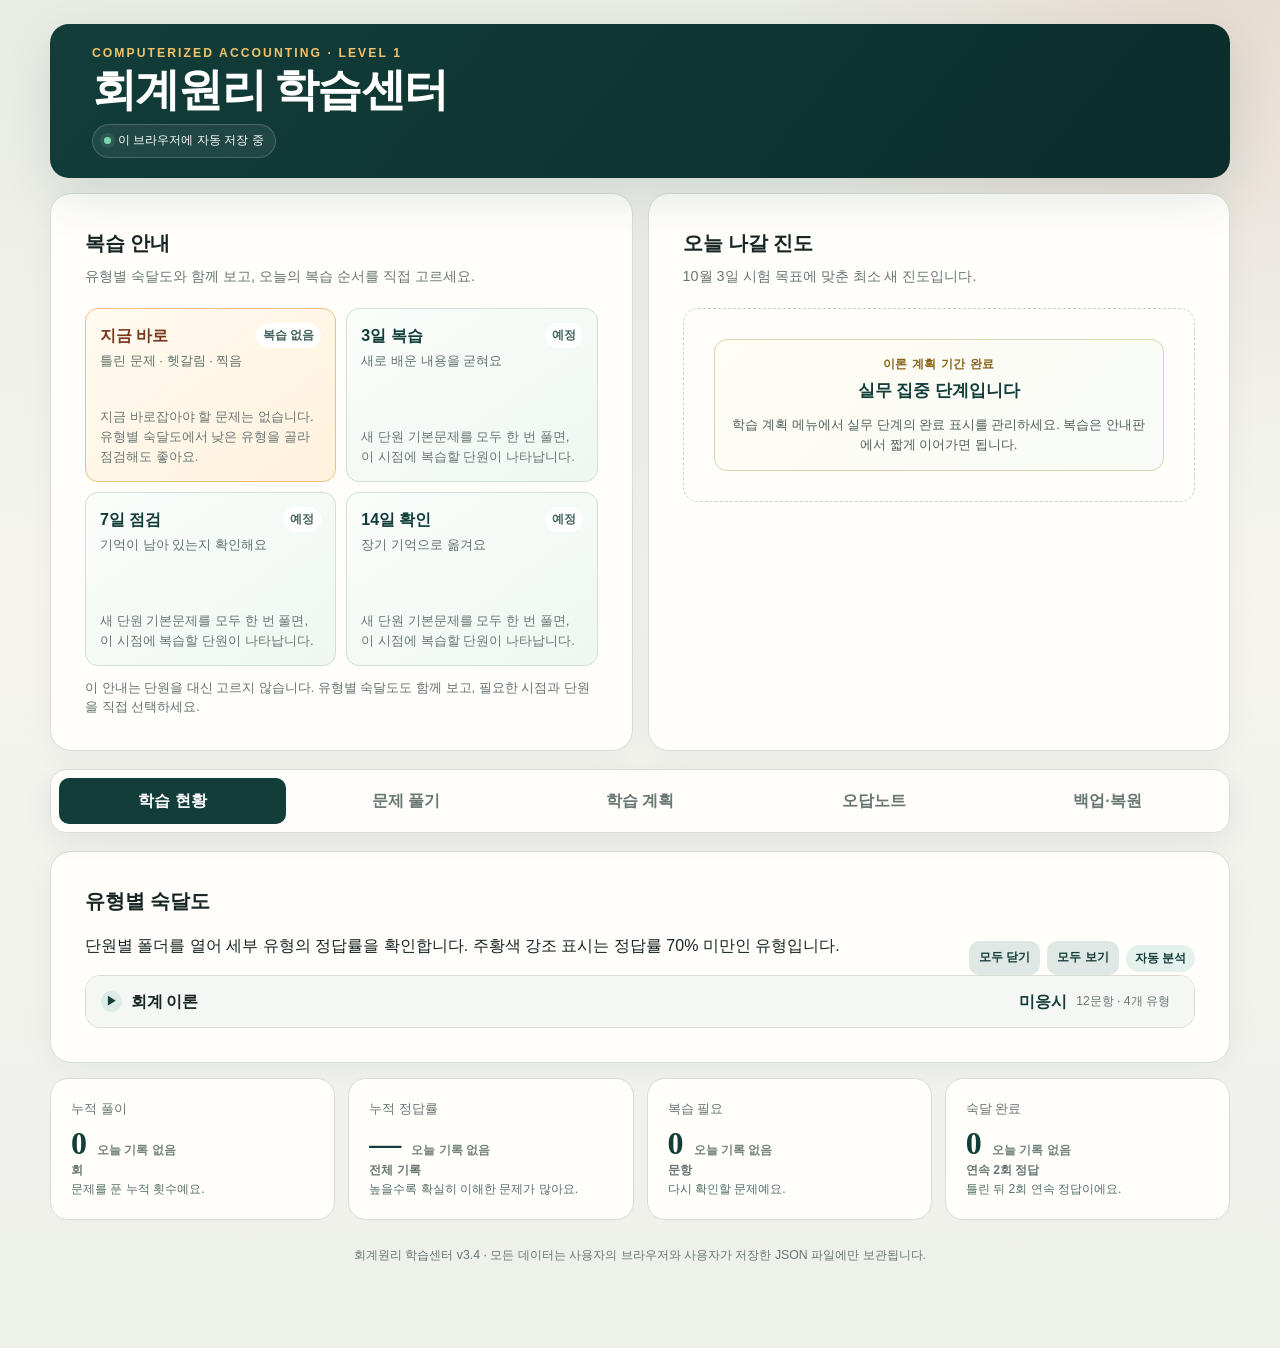
==== commit 507c3388: "복습 기능 추가 3-7-14 복습 주기 기능 추가" ====
--- a/회계원리_학습센터.html
+++ b/회계원리_학습센터.html
@@ -10,16 +10,20 @@
     *{box-sizing:border-box}html{scroll-behavior:smooth}body{margin:0;color:var(--ink);background:radial-gradient(circle at 95% 0,rgba(219,107,79,.13),transparent 28rem),linear-gradient(180deg,#e8ece4,#f5f4ef 36rem,#eef0ea);font-family:"Pretendard","Noto Sans KR","Malgun Gothic",sans-serif;line-height:1.6}button,input,select{font:inherit}
     .app{width:min(1180px,calc(100% - 28px));margin:auto;padding:24px 0 70px}.top{position:relative;overflow:hidden;padding:38px clamp(24px,5vw,58px);color:#fff;border-radius:26px;background:linear-gradient(130deg,var(--deep),#0c2d2a);box-shadow:var(--shadow)}.top:after{content:"✓";position:absolute;right:36px;bottom:-73px;color:rgba(255,255,255,.06);font:700 14rem Georgia,serif}.eyebrow{margin:0 0 8px;color:#f2c26c;font-size:.76rem;font-weight:900;letter-spacing:.17em}.top h1{margin:0;font:700 clamp(2.1rem,5vw,4.1rem)/1.08 Georgia,"Noto Serif KR",serif;letter-spacing:-.04em}.top p:not(.eyebrow){max-width:690px;margin:17px 0 0;color:#d6e5e2}.save-state{display:inline-flex;align-items:center;gap:7px;margin-top:19px;padding:6px 11px;border:1px solid rgba(255,255,255,.18);border-radius:99px;background:rgba(255,255,255,.07);font-size:.78rem}.dot{width:7px;height:7px;border-radius:50%;background:#7ed5ad;box-shadow:0 0 0 4px rgba(126,213,173,.13)}
     .nav{position:sticky;z-index:20;top:8px;display:flex;gap:7px;margin:18px 0;padding:8px;border:1px solid var(--line);border-radius:16px;background:rgba(255,254,250,.92);box-shadow:0 8px 28px rgba(28,51,48,.08);backdrop-filter:blur(12px)}.nav button{flex:1;padding:10px 12px;border:0;border-radius:10px;color:var(--sub);background:transparent;font-weight:850;cursor:pointer}.nav button.active{color:#fff;background:var(--deep)}.view{display:none}.view.active{display:block}
-    .grid{display:grid;grid-template-columns:repeat(4,1fr);gap:13px}.stat{padding:20px;border:1px solid var(--line);border-radius:18px;background:var(--paper)}.stat span{display:block;color:var(--sub);font-size:.79rem}.stat strong{display:block;margin-top:5px;color:var(--deep);font:700 2rem Georgia,serif}.stat small{color:var(--sub)}
+    .grid{display:grid;grid-template-columns:repeat(4,1fr);gap:13px}.stat{padding:20px;border:1px solid var(--line);border-radius:18px;background:var(--paper)}.stat>span{display:block;color:var(--sub);font-size:.79rem}.stat-value{display:flex;align-items:baseline;gap:10px;margin-top:5px}.stat strong{display:block;color:var(--deep);font:700 2rem Georgia,serif}.stat small{display:block;color:var(--sub);font-size:.76rem;line-height:1.45}.stat small b{font-weight:800}.stat-insight{display:block;margin-top:2px;color:#557069}.stat-delta{display:inline-flex;align-items:center;gap:3px;font-size:.78rem;font-style:normal;font-weight:900;white-space:nowrap}.stat-delta.good{color:var(--green)}.stat-delta.caution{color:var(--red)}.stat-delta.down{color:var(--blue)}.stat-delta.neutral{color:#76847e}
     .panel{margin-top:15px;padding:clamp(20px,4vw,34px);border:1px solid var(--line);border-radius:21px;background:var(--paper);box-shadow:0 8px 30px rgba(26,48,45,.045)}.panel h2{margin:0 0 6px;font-size:1.22rem}.panel>.desc{margin:0 0 20px;color:var(--sub);font-size:.9rem}.section-title{display:flex;justify-content:space-between;align-items:end;gap:12px}.pill{padding:4px 9px;color:var(--deep);border-radius:99px;background:var(--mint);font-size:.74rem;font-weight:800}
     .mastery{display:grid;gap:11px}.master-tools{display:flex;align-items:center;gap:7px}.master-tools .btn{padding:7px 10px;font-size:.76rem}.master-folder{overflow:hidden;border:1px solid var(--line);border-radius:15px;background:#fff}.master-folder-head{display:grid;grid-template-columns:auto 1fr auto auto;align-items:center;gap:9px;width:100%;padding:13px 15px;border:0;color:var(--ink);background:#f4f7f3;text-align:left;cursor:pointer}.master-folder-head:hover{background:#edf4ef}.folder-arrow{display:inline-grid;width:21px;height:21px;place-items:center;color:var(--deep);border-radius:50%;background:#dcebe5;font-size:.72rem;transition:transform .18s}.master-folder.open .folder-arrow{transform:rotate(90deg)}.folder-title{font-weight:900;letter-spacing:-.02em}.folder-score{color:var(--deep);font-weight:900}.folder-meta{color:var(--sub);font-size:.76rem}.master-folder-children{display:none;padding:6px 13px 10px}.master-folder.open .master-folder-children{display:grid;gap:8px}.master-row{display:grid;grid-template-columns:180px 1fr 62px;align-items:center;gap:12px;padding:3px 0;font-size:.86rem}.master-label{display:flex;align-items:center;gap:7px;min-height:30px}.master-label b{font-weight:850}.quick-type{width:100%;padding:0;border:0;color:inherit;background:transparent;text-align:left;font:inherit;font-weight:850;cursor:pointer}.quick-type:hover{text-decoration:underline;text-underline-offset:3px}.quick-type:focus-visible{outline:2px solid var(--deep);outline-offset:3px;border-radius:4px}.master-row.needs-review .master-label{padding:5px 7px 5px 9px;border:1px solid #f0bf83;border-radius:8px;background:linear-gradient(90deg,#fff1cf,#fffaf0);box-shadow:inset 4px 0 0 var(--orange)}.master-row.needs-review .master-label b,.master-row.needs-review .quick-type{color:#70351d}.master-row.watch .master-label b{color:#8a651d}.master-row.untried .master-label{color:#88938f}.master-row.untried .master-label:before{content:"";width:7px;height:7px;flex:0 0 7px;border-radius:50%;background:#c1c9c4}.meter{height:9px;overflow:hidden;border-radius:99px;background:#e2e5de}.meter i{display:block;height:100%;border-radius:inherit;background:linear-gradient(90deg,var(--orange),var(--gold),var(--green))}.recommend-list{display:grid;gap:9px}.recommend-item{padding:13px 15px;border:1px solid #cfe0d9;border-radius:12px;background:var(--mint)}.recommend-item b{color:var(--deep)}.recommend-item p{margin:4px 0 0;color:#46635d;font-size:.86rem}.recommend-note{margin:12px 0 0;color:var(--sub);font-size:.83rem}.empty{padding:30px;color:var(--sub);border:1px dashed #cbd1ca;border-radius:15px;text-align:center}
-    .controls{display:flex;flex-wrap:wrap;gap:9px;align-items:end}.field{display:grid;gap:5px;min-width:180px;flex:1}.field label{color:var(--sub);font-size:.76rem;font-weight:800}.field input,.field select{width:100%;padding:11px 12px;color:var(--ink);border:1px solid var(--line);border-radius:10px;background:#fff}.btn{padding:11px 17px;border:0;border-radius:10px;font-weight:850;cursor:pointer;transition:.15s}.btn:hover{transform:translateY(-1px)}.btn:disabled{opacity:.42;cursor:not-allowed;transform:none}.primary{color:#fff;background:var(--deep)}.accent{color:#fff;background:var(--orange)}.soft{color:var(--deep);background:#dfe8e5}.danger{color:var(--red);background:var(--redbg)}.study-guide{margin-top:18px;padding:18px;border:1px solid #cddfd7;border-radius:15px;background:linear-gradient(135deg,#f4faf6,#fffdf7)}.study-guide-head{display:flex;align-items:center;justify-content:space-between;gap:10px}.study-guide h3{margin:0;color:var(--deep);font-size:1rem}.study-guide-lead{margin:5px 0 13px;color:#46635d;font-size:.86rem;font-weight:700}.guide-steps{display:grid;grid-template-columns:repeat(3,minmax(0,1fr));gap:8px;margin:0;padding:0;list-style:none;counter-reset:guide}.guide-steps li{position:relative;min-height:98px;padding:12px 11px 11px 42px;border:1px solid #dfe5dc;border-radius:11px;background:rgba(255,255,255,.8);counter-increment:guide}.guide-steps li:before{content:counter(guide);position:absolute;top:12px;left:11px;display:grid;width:22px;height:22px;place-items:center;color:#fff;border-radius:50%;background:var(--green);font-size:.74rem;font-weight:900}.guide-steps b{display:block;margin-bottom:3px;color:var(--deep);font-size:.84rem}.guide-steps span{display:block;color:var(--sub);font-size:.76rem;line-height:1.45}.guide-steps em{display:block;margin-bottom:3px;color:#724a1d;font-style:normal;font-weight:800}.guide-choices{display:grid;grid-template-columns:1fr 1fr;gap:9px;margin-top:10px}.guide-choice{padding:11px 13px;border-left:4px solid var(--gold);border-radius:9px;background:#fff8e9;color:#65533a;font-size:.8rem}.guide-choice strong{display:block;margin-bottom:3px;color:#70351d}.guide-choice p{margin:0;line-height:1.5}
-    .session-head{display:none;align-items:center;gap:12px;margin:15px 0;padding:13px 16px;border:1px solid var(--line);border-radius:14px;background:rgba(255,254,250,.94)}.session-head.show{display:flex}.track{height:8px;flex:1;overflow:hidden;border-radius:99px;background:#dfe3dc}.bar{height:100%;width:0;border-radius:inherit;background:linear-gradient(90deg,var(--orange),var(--gold));transition:.25s}.question{display:none}.question.show{display:block}.qhead{display:flex;justify-content:space-between;gap:12px}.qnum{color:var(--orange);font:700 1.1rem Georgia,serif}.tags{display:flex;flex-wrap:wrap;justify-content:flex-end;gap:5px}.tag{padding:3px 8px;color:var(--deep);border-radius:99px;background:var(--mint);font-size:.7rem;font-weight:800}.variant{color:#7c4c13;background:#fff0d3}.question h3{margin:14px 0 20px;font-size:clamp(1.08rem,2.5vw,1.3rem);line-height:1.65}.case{margin:-5px 0 19px;padding:13px 16px;border-left:4px solid var(--gold);background:#fff5df;color:#624f30;font-size:.9rem}.options{display:grid;grid-template-columns:repeat(2,minmax(0,1fr));gap:9px}.option{position:relative;display:flex;align-items:flex-start;gap:10px;padding:13px 14px;min-height:54px;border:1px solid var(--line);border-radius:12px;background:#fff;cursor:pointer}.option input{position:absolute;opacity:0}.mark{display:grid;width:24px;height:24px;flex:0 0 24px;place-items:center;border:1px solid #bac2be;border-radius:50%;color:var(--sub);font-size:.75rem;font-weight:850}.option:has(input:checked){border-color:var(--green);background:var(--mint)}.option:has(input:checked) .mark{color:#fff;border-color:var(--green);background:var(--green)}.question.graded .option{cursor:default}.question.graded .option.correct{border-color:var(--green);background:#e3f3ec}.question.graded .option.wrong{border-color:var(--red);background:var(--redbg)}.why{display:none;margin-top:16px;padding:15px 17px;border-radius:12px;background:#f0f2ed;color:#50605d;font-size:.9rem}.question.graded .why{display:block}.why b{color:var(--deep)}.qactions{display:flex;justify-content:space-between;gap:10px;margin-top:17px}
+    .controls{display:flex;flex-wrap:wrap;gap:9px;align-items:end}.field{display:grid;gap:5px;min-width:180px;flex:1}.field label{color:var(--sub);font-size:.76rem;font-weight:800}.field input,.field select{width:100%;padding:11px 12px;color:var(--ink);border:1px solid var(--line);border-radius:10px;background:#fff}.btn{padding:11px 17px;border:0;border-radius:10px;font-weight:850;cursor:pointer;transition:.15s}.btn:hover{transform:translateY(-1px)}.btn:disabled{opacity:.42;cursor:not-allowed;transform:none}.primary{color:#fff;background:var(--deep)}.accent{color:#fff;background:var(--orange)}.soft{color:var(--deep);background:#dfe8e5}.danger{color:var(--red);background:var(--redbg)}.study-guide{margin-top:18px;padding:18px;border:1px solid #cddfd7;border-radius:15px;background:linear-gradient(135deg,#f4faf6,#fffdf7)}.study-guide-head{display:flex;align-items:center;justify-content:space-between;gap:10px}.study-guide h3{margin:0;color:var(--deep);font-size:1.06rem}.study-guide-lead{margin:5px 0 13px;color:#46635d;font-size:.92rem;font-weight:700}.guide-steps{display:grid;grid-template-columns:repeat(3,minmax(0,1fr));gap:8px;margin:0;padding:0;list-style:none;counter-reset:guide}.guide-steps li{position:relative;min-height:98px;padding:12px 11px 11px 42px;border:1px solid #dfe5dc;border-radius:11px;background:rgba(255,255,255,.8);counter-increment:guide}.guide-steps li:before{content:counter(guide);position:absolute;top:12px;left:11px;display:grid;width:22px;height:22px;place-items:center;color:#fff;border-radius:50%;background:var(--green);font-size:.81rem;font-weight:900}.guide-steps b{display:block;margin-bottom:3px;color:var(--deep);font-size:.91rem}.guide-steps span{display:block;color:var(--sub);font-size:.83rem;line-height:1.45}.guide-steps em{display:block;margin-bottom:3px;color:#724a1d;font-style:normal;font-weight:800}.guide-choices{display:grid;grid-template-columns:1fr 1fr;gap:9px;margin-top:10px}.guide-choice{padding:11px 13px;border-left:4px solid var(--gold);border-radius:9px;background:#fff8e9;color:#65533a;font-size:.87rem}.guide-choice strong{display:block;margin-bottom:3px;color:#70351d}.guide-choice p{margin:0;line-height:1.5}
+    .session-head{display:none;align-items:center;gap:12px;margin:15px 0;padding:13px 16px;border:1px solid var(--line);border-radius:14px;background:rgba(255,254,250,.94)}.session-head.show{display:flex}.track{height:8px;flex:1;overflow:hidden;border-radius:99px;background:#dfe3dc}.bar{height:100%;width:0;border-radius:inherit;background:linear-gradient(90deg,var(--orange),var(--gold));transition:.25s}.question{display:none}.question.show{display:block}.qhead{display:flex;justify-content:space-between;gap:12px}.qnum{color:var(--orange);font:700 1.1rem Georgia,serif}.tags{display:flex;flex-wrap:wrap;justify-content:flex-end;gap:5px}.tag{padding:3px 8px;color:var(--deep);border-radius:99px;background:var(--mint);font-size:.8125rem;font-weight:800}.variant{color:#7c4c13;background:#fff0d3}.question h3{margin:14px 0 20px;font-size:clamp(1.08rem,2.5vw,1.3rem);line-height:1.65}.case{margin:-5px 0 19px;padding:13px 16px;border-left:4px solid var(--gold);background:#fff5df;color:#624f30;font-size:.9375rem}.options{display:grid;grid-template-columns:repeat(2,minmax(0,1fr));gap:9px}.option{position:relative;display:flex;align-items:flex-start;gap:10px;padding:13px 14px;min-height:54px;border:1px solid var(--line);border-radius:12px;background:#fff;cursor:pointer}.option input{position:absolute;opacity:0}.mark{display:grid;width:24px;height:24px;flex:0 0 24px;place-items:center;border:1px solid #bac2be;border-radius:50%;color:var(--sub);font-size:.8125rem;font-weight:850}.option:has(input:checked){border-color:var(--green);background:var(--mint)}.option:has(input:checked) .mark{color:#fff;border-color:var(--green);background:var(--green)}.question.graded .option{cursor:default}.question.graded .option.correct{border-color:var(--green);background:#e3f3ec}.question.graded .option.wrong{border-color:var(--red);background:var(--redbg)}.why{display:none;margin-top:16px;padding:15px 17px;border-radius:12px;background:#f0f2ed;color:#50605d;font-size:1rem;line-height:1.7}.question.graded .why{display:block}.why b{color:var(--deep)}.qactions{display:flex;justify-content:space-between;gap:10px;margin-top:17px}
     .result{display:none;text-align:center}.result.show{display:block}.bigscore{color:var(--deep);font:700 clamp(3rem,8vw,5rem)/1 Georgia,serif}.result p{color:var(--sub)}.result-actions{display:flex;flex-wrap:wrap;justify-content:center;gap:9px}.mistake-reason,.understanding-note{margin-top:16px;padding:15px 17px;border:1px solid #f0bf83;border-radius:12px;background:#fff8e9}.mistake-reason strong,.understanding-note strong{display:block;margin-bottom:9px;color:#70351d}.understanding-note p{margin:0;color:#725641;font-size:.9rem}.reason-actions{display:flex;flex-wrap:wrap;gap:8px}.reason-actions .btn{flex:1;min-width:150px}.confidence{display:flex;align-items:center;gap:8px;flex-wrap:wrap;margin-top:16px;padding:11px 12px;border:1px solid var(--line);border-radius:12px;background:#f7f8f4}.confidence-label{font-size:.82rem;font-weight:800;color:var(--sub);margin-right:3px}.confidence-option{display:flex;align-items:center;gap:5px;padding:5px 8px;border:1px solid transparent;border-radius:8px;cursor:pointer;font-size:.88rem;font-weight:700}.confidence-option:has(input:checked){background:#e1f0eb;border-color:#a7cec0;color:var(--deep)}.confidence-option input{accent-color:var(--deep)}.confidence-memo{margin-top:10px;padding:12px 13px;border:1px solid #d7b77e;border-radius:11px;background:#fffdf7}.confidence-memo label{display:block;color:#70351d;font-size:.84rem;font-weight:850}.confidence-memo label span{color:var(--sub);font-size:.75rem;font-weight:600}.confidence-memo textarea{display:block;box-sizing:border-box;width:100%;min-height:68px;resize:vertical;margin-top:7px;padding:9px 10px;border:1px solid #d7b77e;border-radius:8px;font:inherit;font-size:.88rem;background:#fff}.confidence-memo p{margin:5px 0 0;color:#725641;font-size:.76rem}.question-table-wrap{margin:14px 0 18px;overflow-x:auto;border:1px solid #cad8d2;border-radius:12px;background:#fff}.question-table{width:100%;min-width:520px;border-collapse:collapse;font-size:.92rem}.question-table th,.question-table td{padding:11px 14px;border-bottom:1px solid #dce5df;text-align:center;white-space:nowrap}.question-table th{color:#314d46;background:#edf5f0;font-weight:900}.question-table tbody tr:last-child td{border-bottom:0}.question-table tbody tr:nth-child(even){background:#fbfcfa}.status.hold{color:#80550b;background:#fff0d2}.quick-modal{position:fixed;z-index:50;inset:0;display:grid;place-items:center;padding:18px;background:rgba(13,37,34,.45);backdrop-filter:blur(3px)}.quick-modal[hidden]{display:none}.quick-dialog{position:relative;width:min(560px,100%);padding:clamp(22px,5vw,30px);border:1px solid rgba(255,255,255,.6);border-radius:20px;background:var(--paper);box-shadow:0 24px 60px rgba(0,0,0,.22)}.quick-close{position:absolute;top:13px;right:13px;width:32px;height:32px;padding:0;border:0;border-radius:50%;color:var(--sub);background:#edf0e9;font-size:1.25rem;cursor:pointer}.quick-dialog h3{margin:0;color:var(--deep);font-size:1.3rem}.quick-dialog .eyebrow{margin-bottom:4px;color:var(--orange)}.quick-dialog p{margin:5px 0;color:var(--sub);font-size:.88rem}.quick-actions{display:grid;grid-template-columns:1fr 1fr;gap:9px;margin-top:17px}.quick-action{min-height:90px;padding:13px;border:1px solid #cddfd7;border-radius:12px;color:var(--deep);background:#f7fbf8;text-align:left;font:inherit;cursor:pointer}.quick-action:hover:not(:disabled){border-color:var(--green);background:#e7f2ec}.quick-action:disabled{opacity:.45;cursor:not-allowed}.quick-action b{display:block;font-size:.9rem}.quick-action small{display:block;margin-top:4px;color:var(--sub);font-size:.76rem}.quick-action.recommended{border-color:#e6ae48;background:#fff8e8}.quick-note{margin-top:12px!important;padding:10px 12px;border-radius:9px;background:#f0f2ed;color:#50605d!important;font-size:.8rem!important}
     .records{width:100%;border-collapse:collapse;font-size:.86rem}.records th,.records td{padding:11px 9px;border-bottom:1px solid var(--line);text-align:left}.records th{color:var(--sub);font-size:.75rem}.status{display:inline-block;padding:3px 8px;border-radius:99px;font-size:.72rem;font-weight:850}.need{color:var(--red);background:var(--redbg)}.done{color:var(--green);background:var(--mint)}.new{color:var(--blue);background:#e5eef6}
     .manual{display:flex;flex-wrap:wrap;gap:9px}.manual input{flex:2;min-width:220px;padding:11px 12px;border:1px solid var(--line);border-radius:10px}.notice{display:none;margin-top:12px;padding:11px 14px;border-radius:10px;background:var(--mint);color:var(--deep);font-size:.85rem}.notice.show{display:block}.backup-grid{display:grid;grid-template-columns:1fr 1fr;gap:15px}.drop{padding:23px;border:1px dashed #aebbb6;border-radius:15px;background:#fafbf8;text-align:center}.drop input{max-width:100%}.warning{padding:13px 15px;border-left:4px solid var(--orange);background:var(--redbg);color:#69443d;font-size:.87rem}.footer{margin-top:26px;color:var(--sub);font-size:.77rem;text-align:center}
     @media(max-width:780px){.app{width:min(100% - 18px,1180px);padding-top:9px}.top{padding:33px 22px;border-radius:19px}.nav{overflow:auto}.nav button{min-width:95px}.grid{grid-template-columns:1fr 1fr}.scope{grid-template-columns:1fr 1fr}.options{grid-template-columns:1fr}.section-title{align-items:flex-start;flex-direction:column}.master-tools{align-self:flex-end}.master-row{grid-template-columns:135px 1fr 52px;gap:8px}.master-label{align-items:flex-start;flex-direction:column;gap:2px}.master-row.needs-review .master-label{padding:5px 6px 5px 8px}.master-folder-head{grid-template-columns:auto 1fr auto;gap:7px}.folder-meta{grid-column:2 / -1;grid-row:2}.backup-grid,.guide-choices,.quick-actions{grid-template-columns:1fr}.guide-steps{grid-template-columns:1fr}.guide-steps li{min-height:auto}.records{display:block;overflow-x:auto}.qactions{flex-wrap:wrap}}@media print{.top,.nav,.controls,.qactions,.footer{display:none!important}.view{display:none!important}#recordsView{display:block!important}.panel{box-shadow:none}}
-    .recommend-item{width:100%;text-align:left;font:inherit;cursor:pointer;transition:.15s}.recommend-item:hover{border-color:var(--green);background:#e7f2ec;transform:translateY(-1px)}.recommend-item:focus-visible{outline:3px solid #e6ae48;outline-offset:3px}
+    .recommend-item{width:100%;text-align:left;font:inherit;cursor:pointer;transition:.15s}.recommend-item:hover{border-color:var(--green);background:#e7f2ec;transform:translateY(-1px)}.recommend-item:focus-visible{outline:3px solid #e6ae48;outline-offset:3px}.master-folder-head{grid-template-columns:auto 1fr auto auto auto}.folder-delta{font-size:.78rem;font-weight:900;white-space:nowrap}.folder-delta.up{color:#d94235}.folder-delta.down{color:#52718a}.folder-delta.flat,.folder-delta.new{color:#76847e}.folder-meta .today-count{color:#8a651d;font-weight:850}.top-dashboard-grid{display:grid;grid-template-columns:1fr 1fr;gap:15px}.top-dashboard-grid .panel{margin-top:15px}.today-goal{padding:15px;border:1px solid #d8d4ad;border-radius:13px;background:linear-gradient(135deg,#fffdf4,#f8fbf7)}.goal-kicker{margin:0;color:#8a651d;font-size:.76rem;font-weight:900;letter-spacing:.04em}.today-goal h3{margin:4px 0 7px;color:var(--deep);font-size:1.05rem}.goal-unit-highlight{color:var(--blue);font-size:1.5em}.goal-progress{display:flex;align-items:center;justify-content:center;gap:9px;margin:8px 0;text-align:center}.goal-progress strong{color:#d94235;font:700 2.4rem Georgia,serif}.goal-progress span{color:#46635d;font-size:.82rem;font-weight:800}.goal-status{margin:8px 0 0;padding:9px 11px;border-radius:9px;background:#eff5f1;color:#46635d;font-size:.82rem}.goal-status.ahead{background:#e4f2ea;color:#17604c}.goal-status.behind{background:#fff0e2;color:#8a3e22}.goal-routine{margin:10px 0 0;color:#50605d;font-size:.8rem;line-height:1.55}.plan-summary{display:grid;grid-template-columns:repeat(4,1fr);gap:11px;margin:18px 0}.plan-stat{padding:15px 16px;border:1px solid #d4e0da;border-radius:14px;background:#f6faf7}.plan-stat span{display:block;color:var(--sub);font-size:.77rem;font-weight:800}.plan-stat strong{display:block;margin-top:5px;color:var(--deep);font:700 1.45rem Georgia,serif}.plan-stat small{display:block;margin-top:3px;color:#557069;font-size:.76rem}.plan-auto{margin:0 0 15px;padding:12px 14px;border-radius:11px;background:#f0f5f2;color:#46635d;font-size:.86rem}.plan-auto b{color:var(--deep)}.plan-timeline{display:grid;gap:10px;margin:0;padding:0;list-style:none}.plan-step{display:grid;grid-template-columns:auto 1fr auto;align-items:center;gap:13px;padding:15px;border:1px solid var(--line);border-radius:14px;background:#fff}.plan-step.done{border-color:#a6d0bf;background:#f0faf5}.plan-check{display:grid;width:25px;height:25px;place-items:center}.plan-check input{width:18px;height:18px;accent-color:var(--green);cursor:pointer}.plan-step h3{margin:0;color:var(--deep);font-size:1rem}.plan-step p{margin:4px 0 0;color:var(--sub);font-size:.84rem;line-height:1.5}.plan-period{display:grid;justify-items:end;gap:4px;text-align:right}.plan-period b{color:#70351d;font-size:.84rem}.plan-period span{padding:3px 7px;border-radius:99px;background:#edf2ee;color:#587068;font-size:.72rem;font-weight:850}.plan-period span.now{color:#7a4b13;background:#fff0d3}.plan-period span.done{color:#17604c;background:#dff0e8}.plan-note{margin:15px 0 0;color:var(--sub);font-size:.8rem}.top{padding:20px clamp(22px,4vw,42px);border-radius:19px}.top:after{display:none}.eyebrow{margin-bottom:3px}.top h1{font-size:clamp(1.9rem,4vw,2.8rem)}.top p:not(.eyebrow){display:none}.save-state{margin-top:9px}@media(max-width:780px){.master-folder-head{grid-template-columns:auto 1fr auto auto}.folder-meta{grid-column:2 / -1;grid-row:2}.top-dashboard-grid{grid-template-columns:1fr}.plan-summary{grid-template-columns:1fr 1fr}.plan-step{grid-template-columns:auto 1fr}.plan-period{grid-column:2;text-align:left;justify-items:start}}
+    /* 문제의 자료·조건 상자에서 줄바꿈과 항목 기호를 그대로 표시한다. */
+    .case{line-height:1.7;white-space:pre-line}.dashboard-summary{margin-top:15px}.recommend-focus{padding:17px 18px;border:1px solid #cfe0d9;border-radius:13px;background:linear-gradient(135deg,#f8fcf9,#eaf5f0)}.recommend-kicker{margin:0;color:#8a651d;font-size:.76rem;font-weight:900;letter-spacing:.02em}.recommend-focus h3{margin:4px 0 5px;color:var(--deep);font-size:1.08rem}.recommend-focus h3 b{color:#c34d39}.recommend-reason{margin:0 0 12px;color:#46635d;font-size:.86rem}.recommend-focus .btn{padding:9px 13px;font-size:.88rem}.recommend-focus .recommend-note{margin:10px 0 0;color:#63736e;font-size:.77rem;line-height:1.45}
+    .review-guide{display:grid;grid-template-columns:repeat(2,minmax(0,1fr));gap:10px}.review-slot{display:flex;flex-direction:column;min-height:174px;padding:14px;border:1px solid #cfe0d9;border-radius:13px;background:linear-gradient(145deg,#fbfdfb,#eff7f2)}.review-slot.now{border-color:#efc083;background:linear-gradient(145deg,#fffaf0,#fff2dd)}.review-slot-head{display:flex;align-items:flex-start;justify-content:space-between;gap:8px}.review-slot h3{margin:0;color:var(--deep);font-size:1rem}.review-slot.now h3{color:#76391e}.review-stage-desc{margin:2px 0 0;color:#5f716d;font-size:.82rem;line-height:1.45}.review-slot-count{padding:3px 7px;color:#46635d;border-radius:99px;background:#fff;font-size:.76rem;font-weight:850;white-space:nowrap}.review-choice-list{display:flex;flex-wrap:wrap;gap:7px;margin-top:12px}.review-choice{display:flex;flex:1 1 150px;align-items:center;justify-content:space-between;gap:7px;padding:9px 10px;border:1px solid #aacbbd;border-radius:9px;color:var(--deep);background:#fff;text-align:left;font:inherit;font-size:.84rem;font-weight:850;cursor:pointer;transition:.15s}.review-slot.now .review-choice{border-color:#edc183}.review-choice:hover{border-color:var(--green);background:#e6f2eb;transform:translateY(-1px)}.review-slot.now .review-choice:hover{background:#fff0d8}.review-choice small{color:#59706a;font-size:.74rem;font-weight:700;white-space:nowrap}.review-empty{margin:auto 0 0;padding-top:13px;color:var(--sub);font-size:.84rem;line-height:1.5}.review-complete{margin:auto 0 0;padding-top:13px;color:#17604c;font-size:.84rem;font-weight:800;line-height:1.5}.review-more{margin-top:8px;color:#587068;font-size:.8rem}.review-more summary{cursor:pointer;font-weight:800}.review-more .review-choice-list{margin-top:7px}.review-guide-note{grid-column:1/-1;margin:2px 0 0;color:#63736e;font-size:.8rem;line-height:1.5}.guide-complete{margin:14px 0 0;padding:10px 12px;border-radius:10px;background:#e4f2ea;color:#17604c;font-size:.9rem;font-weight:800}
+    @media(max-width:780px){.review-guide{grid-template-columns:1fr}}
   </style>
 </head>
 <body>
@@ -31,28 +35,42 @@
     <span class="save-state"><i class="dot"></i> 이 브라우저에 자동 저장 중</span>
   </header>
 
-  <div class="panel top-recommendation">
-    <h2>추천 복습</h2><p class="desc">단원별로 복습이 필요한 문항과 핵심 개념을 확인합니다.</p>
-    <div id="recommendation" class="empty">아직 풀이 기록이 없습니다. 첫 문제를 풀어 보세요.</div>
+  <div class="top-dashboard-grid">
+    <section class="panel top-recommendation">
+      <h2>복습 안내</h2><p class="desc">유형별 숙달도와 함께 보고, 오늘의 복습 순서를 직접 고르세요.</p>
+      <div id="recommendation" class="empty">아직 풀이 기록이 없습니다. 첫 문제를 풀어 보세요.</div>
+    </section>
+    <section class="panel today-goal-panel">
+      <h2>오늘 나갈 진도</h2><p class="desc">10월 3일 시험 목표에 맞춘 최소 새 진도입니다.</p>
+      <div id="todayGoal" class="empty">학습 계획을 계산하고 있습니다.</div>
+    </section>
   </div>
 
   <nav class="nav" aria-label="주요 메뉴">
     <button class="active" data-view="dashboard">학습 현황</button>
     <button data-view="practice">문제 풀기</button>
+    <button data-view="plan">학습 계획</button>
     <button data-view="records">오답노트</button>
     <button data-view="backup">백업·복원</button>
   </nav>
 
   <section class="view active" id="dashboardView">
-    <div class="grid">
-      <div class="stat"><span>누적 풀이</span><strong id="totalAttempts">0</strong><small>회</small></div>
-      <div class="stat"><span>누적 정답률</span><strong id="accuracy">—</strong><small>전체 기록</small></div>
-      <div class="stat"><span>복습 필요</span><strong id="unresolved">0</strong><small>문항</small></div>
-      <div class="stat"><span>숙달 완료</span><strong id="mastered">0</strong><small>연속 2회 정답</small></div>
-    </div>
     <div class="panel">
       <div class="section-title"><div><h2>유형별 숙달도</h2><p class="desc">단원별 폴더를 열어 세부 유형의 정답률을 확인합니다. 주황색 강조 표시는 정답률 70% 미만인 유형입니다.</p></div><div class="master-tools"><button class="btn soft" id="masteryCloseAll" type="button">모두 닫기</button><button class="btn soft" id="masteryOpenAll" type="button">모두 보기</button><span class="pill">자동 분석</span></div></div>
       <div class="mastery" id="masteryChart"></div>
+    </div>
+    <div class="grid dashboard-summary">
+      <div class="stat"><span>누적 풀이</span><div class="stat-value"><strong id="totalAttempts">0</strong><em class="stat-delta neutral" id="totalAttemptsDelta">오늘 기록 없음</em></div><small><b>회</b><span class="stat-insight" id="totalAttemptsInsight">문제를 푼 누적 횟수예요.</span></small></div>
+      <div class="stat"><span>누적 정답률</span><div class="stat-value"><strong id="accuracy">—</strong><em class="stat-delta neutral" id="accuracyDelta">오늘 기록 없음</em></div><small><b>전체 기록</b><span class="stat-insight" id="accuracyInsight">높을수록 확실히 이해한 문제가 많아요.</span></small></div>
+      <div class="stat"><span>복습 필요</span><div class="stat-value"><strong id="unresolved">0</strong><em class="stat-delta neutral" id="unresolvedDelta">오늘 기록 없음</em></div><small><b>문항</b><span class="stat-insight" id="unresolvedInsight">다시 확인할 문제예요.</span></small></div>
+      <div class="stat"><span>숙달 완료</span><div class="stat-value"><strong id="mastered">0</strong><em class="stat-delta neutral" id="masteredDelta">오늘 기록 없음</em></div><small><b>연속 2회 정답</b><span class="stat-insight" id="masteredInsight">틀린 뒤 2회 연속 정답이에요.</span></small></div>
+    </div>
+  </section>
+
+  <section class="view" id="planView">
+    <div class="panel">
+      <div class="section-title"><div><h2>학습 계획</h2><p class="desc">10월 3일 시험까지의 이론·실무·기출 목표입니다. 학습센터의 실제 풀이 기록이 자동으로 반영됩니다.</p></div><span class="pill">자동 반영</span></div>
+      <div id="studyPlan"></div>
     </div>
   </section>
 
@@ -158,13 +176,13 @@
       <p class="quick-note" id="quickNote">추천 순서: 틀린 문제만 → 취약 유형 집중 → 변형문제 → 통합 전체 점검</p>
     </div>
   </div>
-<p class="footer">회계원리 학습센터 v2.3 · 모든 데이터는 사용자의 브라우저와 사용자가 저장한 JSON 파일에만 보관됩니다.</p>
+<p class="footer">회계원리 학습센터 v3.4 · 모든 데이터는 사용자의 브라우저와 사용자가 저장한 JSON 파일에만 보관됩니다.</p>
 </main>
 
 <script>
 "use strict";
 const APP_KEY="accountingStudyCenter_v1";
-const APP_VERSION="2.3";
+const APP_VERSION="3.4";
 const baseQuestions=[
  {id:"BASIC-001",chapter:"기초이론",number:1,type:"회계의 기본가정",concept:"기간별보고",q:"12월 31일 결산법인이 아직 사용하지 않은 보험료를 선급비용으로 조정하였다. 이러한 기말결산정리가 필요한 가장 직접적인 근거는?",o:["기업실체의 가정","기간별보고의 가정","화폐단위의 가정","기업소유주의 가정"],a:1,e:"계속되는 기업활동을 일정한 기간으로 나누어 보고하기 때문에 각 기간에 귀속될 수익과 비용을 결산 때 조정합니다."},
  {id:"BASIC-002",chapter:"기초이론",number:2,type:"회계의 기본가정",concept:"기업실체",q:"개인기업의 대표가 가족여행 비용을 사업용 카드로 결제했다. 회계담당자가 이를 대표자 인출금으로 처리한 근거가 되는 가정은?",o:["계속기업의 가정","기간별보고의 가정","기업실체의 가정","발생주의 가정"],a:2,e:"회계상 기업과 소유주는 별개의 실체이므로 소유주의 사적 지출은 기업의 비용이 아닙니다."},
@@ -194,13 +212,14 @@
  {id:"BASIC-V012",parentId:"BASIC-012",chapter:"기초이론",number:"V12",type:"회계절차",concept:"발생주의",variant:true,q:"12월분 급여 3,000,000원을 다음 해 1월에 지급한다. 12월 결산 시 필요한 처리는?",o:["아무 처리도 하지 않는다.","급여와 미지급비용을 인식한다.","선급비용을 인식한다.","1월 급여비용으로만 인식한다."],a:1,e:"현금 지급 전이라도 12월에 근로용역을 제공받았으므로 급여비용과 미지급비용을 인식합니다."}
 ];
 
-function freshState(){return{version:APP_VERSION,questions:baseQuestions,variants:variantQuestions,progress:{},attempts:[],settings:{masteryStreak:2}}}
+function freshState(){return{version:APP_VERSION,questions:baseQuestions,variants:variantQuestions,excludedQuestionIds:[],progress:{},attempts:[],settings:{masteryStreak:2,reviewGuide:{version:1,chapters:{}}}}}
 function normalizeState(s){
+ const excluded=new Set(s.excludedQuestionIds||[]);
  const qmap=new Map([...(s.questions||[]),...baseQuestions].map(q=>[q.id,q])),vmap=new Map([...(s.variants||[]),...variantQuestions].map(q=>[q.id,q]));
- s.questions=[...qmap.values()];s.variants=[...vmap.values()];s.progress=s.progress||{};s.attempts=s.attempts||[];s.settings=s.settings||{masteryStreak:2};s.version=APP_VERSION;return s
+ s.questions=[...qmap.values()].filter(q=>!excluded.has(q.id));s.variants=[...vmap.values()].filter(q=>!excluded.has(q.id));s.excludedQuestionIds=[...excluded];s.attempts=(s.attempts||[]).filter(a=>!excluded.has(a.questionId)&&!excluded.has(a.servedId));s.settings={masteryStreak:2,...(s.settings||{})};s.settings.reviewGuide=s.settings.reviewGuide&&typeof s.settings.reviewGuide==="object"?s.settings.reviewGuide:{version:1,chapters:{}};s.progress=excluded.size?progressFromAttempts(s.attempts,s.settings.masteryStreak||2):(s.progress||{});s.version=APP_VERSION;return s
 }
 function loadState(){try{const s=JSON.parse(localStorage.getItem(APP_KEY));if(s&&s.progress&&Array.isArray(s.questions))return normalizeState(s)}catch(e){}return freshState()}
-let state=loadState(),session=[],sessionIndex=0,sessionCorrect=0,answered=false,pendingAttempt=null,sessionStates=[],sessionDrafts=[],quickTarget=null;
+let state=loadState(),session=[],sessionIndex=0,sessionCorrect=0,answered=false,pendingAttempt=null,sessionStates=[],sessionDrafts=[],quickTarget=null,guideSession=null;
 function save(){localStorage.setItem(APP_KEY,JSON.stringify(state))}
 function esc(s){return String(s).replace(/[&<>"']/g,c=>({"&":"&amp;","<":"&lt;",">":"&gt;",'"':"&quot;","'":"&#39;"}[c]))}
 function questionTable(table){
@@ -220,26 +239,30 @@
 function isUnresolved(id){const p=pFor(id);return!!p.uncertain||(p.wrong>0&&p.streak<(state.settings.masteryStreak||2))}
 function shuffle(a){return[...a].sort(()=>Math.random()-.5)}
 function balancedMixed(chapter,limit,source=""){
- const allowed=q=>q.chapter===chapter&&(!source||sourceFor(q)===source),bases=shuffle(state.questions.filter(allowed)),vars=state.variants.filter(allowed);
+ const allowed=q=>q.chapter===chapter&&(!source||sourceFor(q)===source),bases=state.questions.filter(allowed),vars=state.variants.filter(allowed);
  if(limit>=999)return shuffle([...bases,...vars]);
  const byParent=new Map();vars.forEach(v=>{if(!byParent.has(v.parentId))byParent.set(v.parentId,[]);byParent.get(v.parentId).push(v)});
- const firstCount=Math.min(limit,bases.length),variantTarget=Math.min(vars.length,Math.round(firstCount*.4)),selected=[];
- bases.forEach((b,i)=>{const choices=byParent.get(b.id)||[];selected.push(i<variantTarget&&choices.length?shuffle(choices)[0]:b)});
- const chosen=new Set(selected.map(q=>q.id)),rest=shuffle([...bases,...vars].filter(q=>!chosen.has(q.id)));
- return[...selected,...rest].slice(0,limit)
-}
-function applyAttemptToProgress(p,a){
- const actualCorrect=typeof a.actualCorrect==="boolean"?a.actualCorrect:!!a.correct,hold=!!a.understandingHold||a.confidence==="unsure"||a.confidence==="guess";
- p.attempts++;
- if(a.correct){p.correct++;p.streak++;if(p.uncertain&&p.streak>=(state.settings.masteryStreak||2))p.uncertain=false}
- else{if(!actualCorrect)p.wrong++;if(hold)p.uncertain=true;p.streak=0}
- p.last=a.at||new Date().toISOString();p.manual=p.manual||!!a.manual;return p
-}
-function rebuildProgress(){
- const rebuilt={};
- [...state.attempts].sort((a,b)=>String(a.at).localeCompare(String(b.at))).forEach(a=>{const p=rebuilt[a.questionId]||{attempts:0,correct:0,wrong:0,streak:0,last:null,manual:false,uncertain:false};rebuilt[a.questionId]=applyAttemptToProgress(p,a)});
- state.progress=rebuilt
-}
+ const byType=new Map();bases.forEach(b=>{if(!byType.has(b.type))byType.set(b.type,[]);byType.get(b.type).push(b)});
+ [...byType.values()].forEach(items=>{const mixed=shuffle(items);items.splice(0,items.length,...mixed)});
+ const types=shuffle([...byType.keys()]),firstCount=Math.min(limit,bases.length),parents=[];
+ while(parents.length<firstCount){let added=false;types.forEach(type=>{const items=byType.get(type);if(parents.length<firstCount&&items?.length){parents.push(items.shift());added=true}});if(!added)break}
+ const possible=shuffle(parents.map((b,i)=>({b,i})).filter(({b})=>(byParent.get(b.id)||[]).length));
+ const variantTarget=Math.min(possible.length,Math.round(parents.length*.4)),variantIndexes=new Set(possible.slice(0,variantTarget).map(({i})=>i));
+ return parents.map((b,i)=>variantIndexes.has(i)?shuffle(byParent.get(b.id))[0]:b)
+}
+function applyAttemptToProgress(p,a,masteryStreak=2){
+  const actualCorrect=typeof a.actualCorrect==="boolean"?a.actualCorrect:!!a.correct,hold=!!a.understandingHold||a.confidence==="unsure"||a.confidence==="guess";
+  p.attempts++;
+  if(a.correct){p.correct++;p.streak++;if(p.uncertain&&p.streak>=masteryStreak)p.uncertain=false}
+  else{if(!actualCorrect)p.wrong++;if(hold)p.uncertain=true;p.streak=0}
+  p.last=a.at||new Date().toISOString();p.manual=p.manual||!!a.manual;return p
+}
+function progressFromAttempts(attempts,masteryStreak=2){
+  const rebuilt={};
+  [...attempts].sort((a,b)=>String(a.at).localeCompare(String(b.at))).forEach(a=>{const p=rebuilt[a.questionId]||{attempts:0,correct:0,wrong:0,streak:0,last:null,manual:false,uncertain:false};rebuilt[a.questionId]=applyAttemptToProgress(p,a,masteryStreak)});
+  return rebuilt
+}
+function rebuildProgress(){state.progress=progressFromAttempts(state.attempts,state.settings.masteryStreak||2);syncReviewGuide()}
 
 function fillChapters(){
  const opts=chapters().map(c=>`<option value="${esc(c)}">${esc(c)}</option>`).join("");
@@ -258,13 +281,19 @@
 function bindQuickTypeButtons(){
  document.querySelectorAll("[data-quick-chapter]").forEach(btn=>btn.addEventListener("click",()=>openQuickPractice(btn.dataset.quickChapter,btn.dataset.quickType)))
 }
-function bindRecommendationButtons(){
- document.querySelectorAll("[data-recommend-chapter]").forEach(btn=>btn.addEventListener("click",()=>startRecommendedReview(btn.dataset.recommendChapter)))
-}
-function startRecommendedReview(chapter){
- const pending=state.questions.filter(q=>q.chapter===chapter&&isUnresolved(q.id));if(!pending.length){renderDashboard();return}
- document.getElementById("chapterSelect").value=chapter;fillSourceSelect("sourceSelect",chapter);document.getElementById("sourceSelect").value="";document.getElementById("modeSelect").value="wrong";document.getElementById("limitSelect").value="999";
- switchView("practice");startSession()
+function bindReviewGuideButtons(){
+ document.querySelectorAll("[data-review-guide-chapter]").forEach(btn=>btn.addEventListener("click",()=>startReviewGuide(btn.dataset.reviewGuideChapter,btn.dataset.reviewGuideStage)))
+}
+function startReviewGuide(chapter,stage){
+ const stageId=String(stage),scheduled=stageId!=="now";
+ let pool=[];
+ if(scheduled){
+  const entry=reviewGuideEntries().find(item=>item.chapter===chapter);if(!entry||entry.stage!==Number(stageId)||!entry.due){renderDashboard();return}pool=scheduledReviewPool(chapter)
+ }else pool=state.questions.filter(q=>q.chapter===chapter&&isUnresolved(q.id));
+ if(!pool.length){renderDashboard();return}
+ document.getElementById("chapterSelect").value=chapter;fillSourceSelect("sourceSelect",chapter);document.getElementById("sourceSelect").value="";document.getElementById("modeSelect").value=scheduled?"all":"wrong";document.getElementById("limitSelect").value="5";
+ guideSession=scheduled?{chapter,stage:Number(stageId)}:null;session=scheduled?pool:shuffle(pool).slice(0,5);sessionIndex=0;sessionCorrect=0;answered=false;pendingAttempt=null;sessionStates=[];sessionDrafts=[];
+ switchView("practice");document.getElementById("setupPanel").style.display="none";document.getElementById("sessionHead").classList.add("show");document.getElementById("sessionResult").classList.remove("show");renderQuestion()
 }
 function quickBaseQuestions(){return quickTarget?state.questions.filter(q=>q.chapter===quickTarget.chapter&&q.type===quickTarget.type):[]}
 function quickPool(mode){
@@ -285,29 +314,180 @@
 function startQuickPractice(mode,limit){
  const pool=quickPool(mode);if(!pool.length)return;
  const chapter=quickTarget.chapter;closeQuickPractice();document.getElementById("chapterSelect").value=chapter;fillSourceSelect("sourceSelect",chapter);document.getElementById("sourceSelect").value="";document.getElementById("modeSelect").value=mode;document.getElementById("limitSelect").value=String(limit);
- session=shuffle(pool).slice(0,limit);sessionIndex=0;sessionCorrect=0;answered=false;pendingAttempt=null;sessionStates=[];sessionDrafts=[];
+ guideSession=null;session=shuffle(pool).slice(0,limit);sessionIndex=0;sessionCorrect=0;answered=false;pendingAttempt=null;sessionStates=[];sessionDrafts=[];
  switchView("practice");document.getElementById("setupPanel").style.display="none";document.getElementById("sessionHead").classList.add("show");document.getElementById("sessionResult").classList.remove("show");renderQuestion()
 }
+function koreaDateKey(value=new Date()){
+  const parts=new Intl.DateTimeFormat("en-US",{timeZone:"Asia/Seoul",year:"numeric",month:"2-digit",day:"2-digit"}).formatToParts(new Date(value)),get=type=>parts.find(part=>part.type===type)?.value;
+  return `${get("year")}-${get("month")}-${get("day")}`
+}
+function isUnresolvedProgress(p){return!!p.uncertain||(p.wrong>0&&p.streak<(state.settings.masteryStreak||2))}
+function dashboardMetrics(attempts,progress){
+ const ps=Object.values(progress),total=attempts.length,correct=attempts.filter(a=>a.correct).length;
+ return{total,accuracy:total?Math.round(correct/total*100):null,unresolved:state.questions.filter(q=>isUnresolvedProgress(progress[q.id]||{wrong:0,streak:0,uncertain:false})).length,mastered:ps.filter(p=>p.wrong>0&&p.streak>=(state.settings.masteryStreak||2)).length}
+}
+function setStatDelta(id,text,tone){const el=document.getElementById(id);el.textContent=text;el.className=`stat-delta ${tone}`}
+function setStatInsight(id,text){document.getElementById(id).textContent=text}
+function renderDashboardDeltas(current){
+  const today=koreaDateKey(),todayAttempts=state.attempts.filter(a=>koreaDateKey(a.at)===today),before=state.attempts.filter(a=>koreaDateKey(a.at)!==today);
+  if(!todayAttempts.length){["totalAttemptsDelta","accuracyDelta","unresolvedDelta","masteredDelta"].forEach(id=>setStatDelta(id,"오늘 기록 없음","neutral"));setStatInsight("totalAttemptsInsight","문제를 푼 누적 횟수예요.");setStatInsight("accuracyInsight","높을수록 확실히 이해한 문제가 많아요.");setStatInsight("unresolvedInsight","다시 확인할 문제예요.");setStatInsight("masteredInsight","틀린 뒤 2회 연속 정답이에요.");return}
+  const previous=dashboardMetrics(before,progressFromAttempts(before));
+  setStatDelta("totalAttemptsDelta",`↑ 오늘 +${todayAttempts.length}회`,`good`);setStatInsight("totalAttemptsInsight","오늘도 실력이 쌓이고 있어요.");
+  const accuracyDelta=previous.accuracy===null?null:current.accuracy-previous.accuracy;
+  setStatDelta("accuracyDelta",accuracyDelta===null?"오늘 시작":accuracyDelta>0?`↑ ${accuracyDelta}%p`:accuracyDelta<0?`↓ ${Math.abs(accuracyDelta)}%p`:"변화 없음",accuracyDelta===null||accuracyDelta===0?"neutral":accuracyDelta>0?"good":"down");setStatInsight("accuracyInsight","높을수록 확실히 이해한 문제가 많아요.");
+  const unresolvedDelta=current.unresolved-previous.unresolved;
+  setStatDelta("unresolvedDelta",unresolvedDelta<0?`↓ ${Math.abs(unresolvedDelta)}문항`:unresolvedDelta>0?`↑ ${unresolvedDelta}문항`:"변화 없음",unresolvedDelta<0?"good":unresolvedDelta>0?"caution":"neutral");setStatInsight("unresolvedInsight",unresolvedDelta<0?"약점이 줄고 있어요!":unresolvedDelta>0?"이 유형부터 복습해 보세요.":"다시 확인할 문제를 챙겨요.");
+  const masteredDelta=current.mastered-previous.mastered;
+  setStatDelta("masteredDelta",masteredDelta>0?`↑ ${masteredDelta}문항`:masteredDelta<0?`↓ ${Math.abs(masteredDelta)}문항`:"변화 없음",masteredDelta>0?"good":masteredDelta<0?"caution":"neutral");setStatInsight("masteredInsight",masteredDelta>0?"진짜 실력이 늘고 있네요!":masteredDelta<0?"연속 정답으로 다시 굳혀요.":"연속 정답을 이어 가세요.")
+}
+function chapterDailyChange(chapter){
+ const today=koreaDateKey(),attempts=state.attempts.filter(a=>a.chapter===chapter),todayAttempts=attempts.filter(a=>koreaDateKey(a.at)===today),before=attempts.filter(a=>koreaDateKey(a.at)!==today),rate=list=>list.length?Math.round(list.filter(a=>a.correct).length/list.length*100):null,previousRate=rate(before),currentRate=rate(attempts);
+ return{todayAttempts:todayAttempts.length,previousRate,currentRate,delta:previousRate===null||currentRate===null?null:currentRate-previousRate}
+}
+const THEORY_UNITS=[
+ {chapter:"유형자산",label:"회계원리 · 유형자산"},{chapter:"무형자산",label:"회계원리 · 무형자산"},{chapter:"기타비유동자산",label:"회계원리 · 기타비유동자산"},{chapter:"유동부채",label:"회계원리 · 유동부채"},{chapter:"비유동부채",label:"회계원리 · 비유동부채"},{chapter:"주식회사의 자본",label:"회계원리 · 주식회사의 자본"},{chapter:"수익과 비용",label:"회계원리 · 수익과 비용"},{chapter:"회계원리 핵심문제",label:"회계원리 · 핵심문제"},
+ {chapter:"원가회계의 시작",label:"원가회계 · 시작"},{chapter:"원가흐름과 원가계산",label:"원가회계 · 원가흐름과 원가계산"},{chapter:"부문별 원가계산",label:"원가회계 · 부문별 원가계산"},{chapter:"개별원가계산과 제조간접비의 배부",label:"원가회계 · 개별원가와 제조간접비"},{chapter:"종합원가계산",label:"원가회계 · 종합원가계산"},{chapter:"원가회계 핵심문제",label:"원가회계 · 핵심문제"},
+ {chapter:"부가가치세법의 시작",label:"부가가치세법 · 시작"},{chapter:"과세거래",label:"부가가치세법 · 과세거래"},{chapter:"공급시기와 세금계산서",label:"부가가치세법 · 공급시기와 세금계산서"},{chapter:"영세율과 면세",label:"부가가치세법 · 영세율과 면세"},{chapter:"과세표준 및 매출세액",label:"부가가치세법 · 과세표준 및 매출세액"},{chapter:"매입세액 공제와 납부세액 계산",label:"부가가치세법 · 매입세액 공제와 납부세액"},{chapter:"부가가치세법 핵심문제",label:"부가가치세법 · 핵심문제"}
+];
+const PLAN_STEPS=[
+ {id:"theory",title:"이론 완독",start:"2026-07-29",end:"2026-09-06",period:"7/29 ~ 9/6",detail:"회계원리·원가회계·부가가치세법을 마무리합니다. 하루 새 단원 10문항과 이전 단원 복습 5문항을 기본으로 합니다."},
+ {id:"practice",title:"실무 집중",start:"2026-09-07",end:"2026-09-20",period:"9/7 ~ 9/20",detail:"기초정보관리, 일반전표, 매입매출전표, 오류수정·결산·장부조회를 직접 입력하며 익힙니다."},
+ {id:"past",title:"최신 기출 집중",start:"2026-09-21",end:"2026-10-02",period:"9/21 ~ 10/2",detail:"118회부터 123회까지 실전처럼 풀고, 틀린 이론과 실무 입력을 바로 다시 확인합니다."}
+];
+function studyPlanSettings(){
+ state.settings.studyPlan=state.settings.studyPlan||{examDate:"2026-10-03",completed:{}};state.settings.studyPlan.examDate=state.settings.studyPlan.examDate||"2026-10-03";state.settings.studyPlan.completed=state.settings.studyPlan.completed||{};return state.settings.studyPlan
+}
+function planDateLabel(date){const [,month,day]=date.split("-");return `${Number(month)}월 ${Number(day)}일`}
+function daysUntil(date){const today=koreaDateKey(),start=Date.parse(`${today}T00:00:00+09:00`),target=Date.parse(`${date}T00:00:00+09:00`);return Math.round((target-start)/86400000)}
+function planStepStatus(step,completed){
+ const today=koreaDateKey();if(completed)return{label:"완료",className:"done"};if(today<step.start)return{label:"예정",className:""};if(today<=step.end)return{label:"진행 중",className:"now"};return{label:"점검 필요",className:""}
+}
+function daysBetween(start,end){return Math.round((Date.parse(`${end}T00:00:00+09:00`)-Date.parse(`${start}T00:00:00+09:00`))/86400000)}
+const REVIEW_STAGES=[3,7,14];
+function addDaysToKoreaDate(dateKey,days){const [year,month,day]=String(dateKey).split("-").map(Number),date=new Date(Date.UTC(year,month-1,day+days));return `${date.getUTCFullYear()}-${String(date.getUTCMonth()+1).padStart(2,"0")}-${String(date.getUTCDate()).padStart(2,"0")}`}
+function coreSourceRank(source){const text=String(source||"");if(text==="교재 문제팩")return 0;if(text.includes("교재")&&!text.includes("응용"))return 1;if(text==="학습센터 기본 문제")return 2;if(/GPT/i.test(text))return 3;if(/Claude/i.test(text))return 4;return 5}
+function coreQuestionsForChapter(chapter){
+ const questions=state.questions.filter(q=>q.chapter===chapter);if(!questions.length)return[];
+ const primarySource=[...new Set(questions.map(sourceFor))].sort((a,b)=>coreSourceRank(a)-coreSourceRank(b)||a.localeCompare(b,"ko"))[0];
+ return questions.filter(q=>sourceFor(q)===primarySource)
+}
+function coreCompletionDate(chapter){
+ const core=coreQuestionsForChapter(chapter),dates=core.map(q=>state.attempts.filter(a=>a.questionId===q.id&&a.at).map(a=>koreaDateKey(a.at)).sort()[0]||null);
+ return core.length&&dates.every(Boolean)?dates.sort().at(-1):null
+}
+function reviewGuideSettings(){
+ state.settings=state.settings||{masteryStreak:2};
+ if(!state.settings.reviewGuide||typeof state.settings.reviewGuide!=="object"||Array.isArray(state.settings.reviewGuide))state.settings.reviewGuide={version:1,chapters:{}};
+ const guide=state.settings.reviewGuide;guide.version=1;if(!guide.chapters||typeof guide.chapters!=="object"||Array.isArray(guide.chapters))guide.chapters={};return guide
+}
+function syncReviewGuide(){
+ const guide=reviewGuideSettings();let changed=false;
+ chapters().forEach(chapter=>{
+  const anchor=coreCompletionDate(chapter);let entry=guide.chapters[chapter];if(!entry&&!anchor)return;
+  if(!entry||typeof entry!=="object"||Array.isArray(entry)){entry={anchorDate:null,completed:{},lastCompletedDate:null};guide.chapters[chapter]=entry;changed=true}
+  if(!entry.completed||typeof entry.completed!=="object"||Array.isArray(entry.completed)){entry.completed={};changed=true}
+  REVIEW_STAGES.forEach(stage=>{if(!(String(stage) in entry.completed)){entry.completed[String(stage)]=null;changed=true}});
+  if(typeof entry.anchorDate!=="string"&&entry.anchorDate!=null){entry.anchorDate=null;changed=true}
+  if(typeof entry.lastCompletedDate!=="string"&&entry.lastCompletedDate!=null){entry.lastCompletedDate=null;changed=true}
+  if(!entry.anchorDate&&anchor){entry.anchorDate=anchor;changed=true}
+ });
+ return changed
+}
+function reviewGuideEntries(){
+ const guide=reviewGuideSettings(),today=koreaDateKey();
+ return chapters().map(chapter=>{
+  const core=coreQuestionsForChapter(chapter),entry=guide.chapters[chapter];
+  if(!core.length||!entry||!entry.anchorDate)return{chapter,core,ready:false,entry:null,completed:{}};
+  const completed=entry.completed||{},stage=REVIEW_STAGES.find(day=>!completed[String(day)])||null;
+  if(!stage)return{chapter,core,ready:true,done:true,entry,completed};
+  const dueDate=addDaysToKoreaDate(entry.anchorDate,stage),daysToDue=daysBetween(today,dueDate);
+  return{chapter,core,ready:true,done:false,entry,completed,stage,dueDate,daysToDue,due:daysToDue<=0&&entry.lastCompletedDate!==today,blocked:entry.lastCompletedDate===today}
+ })
+}
+function scheduledReviewPool(chapter){
+ return [...coreQuestionsForChapter(chapter)].sort((a,b)=>{
+  const pa=pFor(a.id),pb=pFor(b.id),ua=isUnresolved(a.id)?0:1,ub=isUnresolved(b.id)?0:1;
+  return ua-ub||(pa.attempts||0)-(pb.attempts||0)||String(pa.last||"").localeCompare(String(pb.last||""))||String(a.number).localeCompare(String(b.number),"ko",{numeric:true})
+ }).slice(0,5)
+}
+function unresolvedReviewGroups(){
+ return chapters().map(chapter=>({chapter,questions:state.questions.filter(q=>q.chapter===chapter&&isUnresolved(q.id))})).filter(group=>group.questions.length).sort((a,b)=>b.questions.length-a.questions.length||a.chapter.localeCompare(b.chapter,"ko"))
+}
+function scheduledReviewGroups(stage,entries){
+ return entries.filter(entry=>entry.ready&&!entry.done&&entry.stage===stage&&entry.due).map(entry=>({chapter:entry.chapter,questions:scheduledReviewPool(entry.chapter)})).filter(group=>group.questions.length).sort((a,b)=>a.chapter.localeCompare(b.chapter,"ko"))
+}
+function reviewStageInfo(stage){return({now:{title:"지금 바로",desc:"틀린 문제 · 헷갈림 · 찍음",className:"now"},3:{title:"3일 복습",desc:"새로 배운 내용을 굳혀요",className:"day3"},7:{title:"7일 점검",desc:"기억이 남아 있는지 확인해요",className:"day7"},14:{title:"14일 확인",desc:"장기 기억으로 옮겨요",className:"day14"}})[String(stage)]}
+function reviewChoiceMarkup(groups,stage){
+ const button=group=>`<button class="review-choice" type="button" data-review-guide-chapter="${esc(group.chapter)}" data-review-guide-stage="${esc(stage)}"><b>${esc(group.chapter)}</b><small>${Math.min(group.questions.length,5)}문항 시작</small></button>`,shown=groups.slice(0,3),rest=groups.slice(3);
+ return `<div class="review-choice-list">${shown.map(button).join("")}</div>${rest.length?`<details class="review-more"><summary>다른 ${rest.length}개 단원 보기</summary><div class="review-choice-list">${rest.map(button).join("")}</div></details>`:""}`
+}
+function reviewCardMarkup(stage,groups,entries){
+ const info=reviewStageInfo(stage),today=koreaDateKey(),count=groups.reduce((sum,group)=>sum+group.questions.length,0),completedToday=stage==="now"?[]:entries.filter(entry=>(entry.completed||{})[String(stage)]===today),blockedToday=stage==="now"?[]:entries.filter(entry=>entry.ready&&!entry.done&&entry.stage===stage&&entry.blocked);
+ let body="",label=groups.length?`${count}문항`:"예정";
+ if(groups.length)body=reviewChoiceMarkup(groups,stage);
+ else if(completedToday.length){label="오늘 완료";body=`<p class="review-complete">오늘 ${info.title}을 마쳤어요. 다음 단계는 내일부터 다시 열립니다.</p>`}
+ else if(blockedToday.length){label="내일";body=`<p class="review-empty">오늘 이전 복습을 마쳤습니다. <b>${info.title}</b>은 내일부터 선택할 수 있어요.</p>`}
+ else if(stage==="now"){label="복습 없음";body='<p class="review-empty">지금 바로잡아야 할 문제는 없습니다. 유형별 숙달도에서 낮은 유형을 골라 점검해도 좋아요.</p>'}
+ else{
+  const future=entries.filter(entry=>entry.ready&&!entry.done&&entry.stage===stage&&entry.daysToDue>0).sort((a,b)=>a.daysToDue-b.daysToDue||a.chapter.localeCompare(b.chapter,"ko"))[0];
+  body=future?`<p class="review-empty">다음: <b>${esc(future.chapter)}</b> · ${future.daysToDue===1?"내일":`${future.daysToDue}일 후`}</p>`:'<p class="review-empty">새 단원 기본문제를 모두 한 번 풀면, 이 시점에 복습할 단원이 나타납니다.</p>'
+ }
+ return `<article class="review-slot ${info.className}"><div class="review-slot-head"><div><h3>${info.title}</h3><p class="review-stage-desc">${info.desc}</p></div><span class="review-slot-count">${label}</span></div>${body}</article>`
+}
+function renderReviewGuide(){
+ if(syncReviewGuide())save();
+ const entries=reviewGuideEntries(),nowGroups=unresolvedReviewGroups(),cards=["now",3,7,14].map(stage=>reviewCardMarkup(stage,stage==="now"?nowGroups:scheduledReviewGroups(stage,entries),entries)).join("");
+ document.getElementById("recommendation").className="";document.getElementById("recommendation").innerHTML=`<div class="review-guide">${cards}<p class="review-guide-note">이 안내는 단원을 대신 고르지 않습니다. 유형별 숙달도도 함께 보고, 필요한 시점과 단원을 직접 선택하세요.</p></div>`;bindReviewGuideButtons()
+}
+function completeGuideStageIfEligible(){
+ if(!guideSession||!guideSession.stage||pendingAttempt||!session.length||sessionStates.length!==session.length||sessionStates.some(item=>!item))return"";
+ const entry=reviewGuideEntries().find(item=>item.chapter===guideSession.chapter),today=koreaDateKey();if(!entry||entry.stage!==guideSession.stage||!entry.due)return"";
+ const guide=reviewGuideSettings(),record=guide.chapters[guideSession.chapter];if(!record||record.lastCompletedDate===today||record.completed[String(guideSession.stage)])return"";
+ record.completed[String(guideSession.stage)]=today;record.lastCompletedDate=today;save();return `${guideSession.stage}일 복습을 완료했어요. 틀린 문제는 ‘지금 바로’에 계속 남아 있습니다.`
+}
+function mergeReviewGuideSettings(incomingGuide){
+ if(!incomingGuide||typeof incomingGuide!=="object"||Array.isArray(incomingGuide)||!incomingGuide.chapters||typeof incomingGuide.chapters!=="object")return;
+ const guide=reviewGuideSettings(),earlier=(a,b)=>[a,b].filter(value=>typeof value==="string"&&value).sort()[0]||null,later=(a,b)=>[a,b].filter(value=>typeof value==="string"&&value).sort().at(-1)||null;
+ Object.entries(incomingGuide.chapters).forEach(([chapter,remote])=>{
+  if(!remote||typeof remote!=="object"||Array.isArray(remote))return;let local=guide.chapters[chapter];
+  if(!local||typeof local!=="object"||Array.isArray(local)){local={anchorDate:null,completed:{},lastCompletedDate:null};guide.chapters[chapter]=local}
+  local.completed=local.completed&&typeof local.completed==="object"&&!Array.isArray(local.completed)?local.completed:{};const remoteCompleted=remote.completed&&typeof remote.completed==="object"&&!Array.isArray(remote.completed)?remote.completed:{};
+  local.anchorDate=earlier(local.anchorDate,remote.anchorDate);REVIEW_STAGES.forEach(stage=>local.completed[String(stage)]=later(local.completed[String(stage)],remoteCompleted[String(stage)]));local.lastCompletedDate=later(local.lastCompletedDate,remote.lastCompletedDate)
+ })
+}
+function theoryUnitCoreQuestions(unit){
+ return coreQuestionsForChapter(unit.chapter)
+}
+function theoryUnitFinished(unit){const questions=theoryUnitCoreQuestions(unit);return questions.length>0&&questions.every(q=>pFor(q.id).attempts>0)}
+function theoryPace(){
+ const phase=PLAN_STEPS[0],today=koreaDateKey(),total=THEORY_UNITS.length,elapsed=daysBetween(phase.start,today),duration=daysBetween(phase.start,phase.end)+1,target=today<phase.start?0:today>phase.end?total:Math.min(total,Math.ceil((elapsed+1)/duration*total));let complete=0;for(const unit of THEORY_UNITS){if(!theoryUnitFinished(unit))break;complete++}return{phase,total,target,complete,next:THEORY_UNITS[Math.min(complete,total-1)],goal:target?THEORY_UNITS[target-1]:THEORY_UNITS[0]}
+}
+function goalUnitMarkup(label){const parts=String(label).split("·"),course=parts.shift().trim(),unit=parts.join("·").trim();return unit?`${esc(course)} <span class="goal-unit-highlight">· ${esc(unit)}</span>`:esc(label)}
+function renderTodayGoal(){
+ const el=document.getElementById("todayGoal"),pace=theoryPace(),today=koreaDateKey();if(today>pace.phase.end){el.innerHTML=`<div class="today-goal"><p class="goal-kicker">이론 계획 기간 완료</p><h3>실무 집중 단계입니다</h3><p class="goal-routine">학습 계획 메뉴에서 실무 단계의 완료 표시를 관리하세요. 복습은 안내판에서 짧게 이어가면 됩니다.</p></div>`;return}
+ const beforeStart=today<pace.phase.start,shortage=Math.max(0,pace.target-pace.complete),goalUnit=beforeStart?pace.next:pace.goal,status=beforeStart?"내일부터 이론 계획이 시작됩니다.":shortage?`목표보다 ${shortage}개 단원 차이입니다. 오늘 새 단원부터 시작하면 됩니다.`:"계획 속도에 맞게 진행 중입니다. 복습 안내에서 5문항 정도 이어가세요.",statusClass=shortage?"behind":"ahead",headline=beforeStart?"내일부터 시작할 단원":shortage?"오늘 최소 목표":"다음 새 단원";
+ el.innerHTML=`<div class="today-goal"><p class="goal-kicker">${headline}</p><h3>${goalUnitMarkup(goalUnit.label)}</h3><div class="goal-progress"><span>완료</span><strong>${pace.complete} / ${pace.total}</strong><span>목표 단원</span></div><p class="goal-status ${statusClass}">${status}</p><p class="goal-routine"><b>오늘 기본 루틴:</b> 새 단원 10문항 + 복습 5문항</p></div>`
+}
+function renderStudyPlan(){
+ const plan=studyPlanSettings(),allQuestions=state.questions,startedChapters=chapters().filter(chapter=>allQuestions.some(q=>q.chapter===chapter&&pFor(q.id).attempts>0)),attemptedQuestions=allQuestions.filter(q=>pFor(q.id).attempts>0),today=koreaDateKey(),todayAttempts=state.attempts.filter(a=>koreaDateKey(a.at)===today).length,unresolved=allQuestions.filter(q=>isUnresolved(q.id)).length,days=daysUntil(plan.examDate),examLabel=days>=0?`D-${days}`:"시험일 경과";
+ const steps=PLAN_STEPS.map(step=>{const completed=!!plan.completed[step.id],status=planStepStatus(step,completed);return`<li class="plan-step ${completed?"done":""}"><label class="plan-check"><input type="checkbox" data-plan-step="${step.id}" ${completed?"checked":""} aria-label="${esc(step.title)} 완료 표시"></label><div><h3>${esc(step.title)}</h3><p>${esc(step.detail)}</p></div><div class="plan-period"><b>${esc(step.period)}</b><span class="${status.className}">${status.label}</span></div></li>`}).join("");
+ document.getElementById("studyPlan").innerHTML=`<div class="plan-summary"><div class="plan-stat"><span>시험일</span><strong>${planDateLabel(plan.examDate)}</strong><small>${examLabel}</small></div><div class="plan-stat"><span>오늘의 학습</span><strong>${todayAttempts}</strong><small>문제 풀이</small></div><div class="plan-stat"><span>등록 단원 진도</span><strong>${startedChapters.length} / ${chapters().length}</strong><small>학습센터에서 시작한 단원</small></div><div class="plan-stat"><span>복습 필요</span><strong>${unresolved}</strong><small>문항</small></div></div><p class="plan-auto"><b>자동 반영:</b> 학습센터에 등록된 문제 ${allQuestions.length}문항 중 ${attemptedQuestions.length}문항을 풀었습니다. 새 문제팩을 추가하거나 문제를 풀면 이 수치가 바로 갱신됩니다.</p><ol class="plan-timeline">${steps}</ol><p class="plan-note">이론 진도는 학습센터 풀이 기록으로 자동 반영됩니다. 실무 입력과 기출 완독은 실제 학습을 마친 뒤 왼쪽 체크를 눌러 완료 표시하세요.</p>`;
+ document.querySelectorAll("[data-plan-step]").forEach(box=>box.addEventListener("change",()=>{plan.completed[box.dataset.planStep]=box.checked;save();renderStudyPlan()}))
+}
 function renderDashboard(){
- const ps=Object.values(state.progress),total=state.attempts.length,correct=state.attempts.filter(a=>a.correct).length;
- document.getElementById("totalAttempts").textContent=total;
- document.getElementById("accuracy").textContent=total?Math.round(correct/total*100)+"%":"—";
- document.getElementById("unresolved").textContent=state.questions.filter(q=>isUnresolved(q.id)).length;
- document.getElementById("mastered").textContent=ps.filter(p=>p.wrong>0&&p.streak>=state.settings.masteryStreak).length;
+ const metrics=dashboardMetrics(state.attempts,state.progress);
+ document.getElementById("totalAttempts").textContent=metrics.total;
+ document.getElementById("accuracy").textContent=metrics.accuracy===null?"—":metrics.accuracy+"%";
+ document.getElementById("unresolved").textContent=metrics.unresolved;
+ document.getElementById("mastered").textContent=metrics.mastered;renderDashboardDeltas(metrics);
  const folders=chapters().map(chapter=>{
-  const chapterQuestions=state.questions.filter(q=>q.chapter===chapter),ids=chapterQuestions.map(q=>q.id),attempts=state.attempts.filter(x=>ids.includes(x.questionId)),rate=attempts.length?Math.round(attempts.filter(x=>x.correct).length/attempts.length*100):0,status=masteryStatus(rate,attempts.length),open=!!(state.settings.masteryFolders&&state.settings.masteryFolders[chapter]);
+  const chapterQuestions=state.questions.filter(q=>q.chapter===chapter),ids=chapterQuestions.map(q=>q.id),attempts=state.attempts.filter(x=>ids.includes(x.questionId)),rate=attempts.length?Math.round(attempts.filter(x=>x.correct).length/attempts.length*100):0,status=masteryStatus(rate,attempts.length),open=!!(state.settings.masteryFolders&&state.settings.masteryFolders[chapter]),daily=chapterDailyChange(chapter),delta=daily.delta===null?(daily.todayAttempts?'<span class="folder-delta new">오늘 시작</span>':""):daily.delta>0?`<span class="folder-delta up">+${daily.delta}%p ↑</span>`:daily.delta<0?`<span class="folder-delta down">${daily.delta}%p ↓</span>`:(daily.todayAttempts?'<span class="folder-delta flat">변화 없음</span>':"");
   const types=[...new Set(chapterQuestions.map(q=>q.type))];
   const rows=types.map(t=>{const typeQuestions=chapterQuestions.filter(q=>q.type===t),typeIds=typeQuestions.map(q=>q.id),a=state.attempts.filter(x=>typeIds.includes(x.questionId)),typeRate=a.length?Math.round(a.filter(x=>x.correct).length/a.length*100):0,typeStatus=masteryStatus(typeRate,a.length),unresolved=typeQuestions.filter(q=>isUnresolved(q.id)).length,label=typeStatus==="needs-review"&&unresolved?`<button class="quick-type" type="button" data-quick-chapter="${esc(chapter)}" data-quick-type="${esc(t)}" title="빠른 복습 선택">${esc(t)}</button>`:`<b>${esc(t)}</b>`;return`<div class="master-row ${typeStatus}"><div class="master-label">${label}</div><div class="meter"><i style="width:${typeRate}%"></i></div><span>${a.length?typeRate+"%":"미응시"}</span></div>`}).join("");
-  return`<section class="master-folder ${open?"open":""} ${status}" data-folder-chapter="${esc(chapter)}"><button class="master-folder-head" type="button" data-mastery-folder="${esc(chapter)}" aria-expanded="${open}"><span class="folder-arrow">▶</span><span class="folder-title">${esc(chapterLabel(chapter))}</span><span class="folder-score">${attempts.length?rate+"%":"미응시"}</span><span class="folder-meta">${chapterQuestions.length}문항 · ${types.length}개 유형</span></button><div class="master-folder-children">${rows}</div></section>`
+  return`<section class="master-folder ${open?"open":""} ${status}" data-folder-chapter="${esc(chapter)}"><button class="master-folder-head" type="button" data-mastery-folder="${esc(chapter)}" aria-expanded="${open}"><span class="folder-arrow">▶</span><span class="folder-title">${esc(chapterLabel(chapter))}</span>${delta}<span class="folder-score">${attempts.length?rate+"%":"미응시"}</span><span class="folder-meta">${chapterQuestions.length}문항 · ${types.length}개 유형${daily.todayAttempts?` · <span class="today-count">오늘 ${daily.todayAttempts}회</span>`:""}</span></button><div class="master-folder-children">${rows}</div></section>`
  }).join("");
  document.getElementById("masteryChart").innerHTML=folders||'<div class="empty">문제 유형이 없습니다.</div>';bindMasteryFolders();bindQuickTypeButtons();
- const wrong=state.questions.filter(q=>isUnresolved(q.id));
- const recommendation=wrong.length?`<div class="recommend-list">${chapters().map(chapter=>{
-  const items=wrong.filter(q=>q.chapter===chapter);if(!items.length)return "";
-  const concepts=[...items.reduce((map,q)=>{const key=`${q.type} · ${q.concept}`;map.set(key,(map.get(key)||0)+1);return map},new Map()).entries()].sort((a,b)=>b[1]-a[1]||a[0].localeCompare(b[0],"ko")).slice(0,2).map(([key,count])=>`${esc(key)} ${count}문항`).join(" · ");
-  return`<button class="recommend-item" type="button" data-recommend-chapter="${esc(chapter)}" title="${esc(chapter)} 복습 필요 문제 바로 풀기"><b>${esc(chapter)} · 복습 필요 ${items.length}문항</b><p>${concepts}</p></button>`
- }).join("")}</div><p class="recommend-note">단원 버튼을 누르면 해당 단원의 ‘틀린 문제만’이 바로 시작됩니다.</p>`:"현재 남아 있는 오답이 없습니다. 전체 문제로 기억을 점검해 보세요.";
- document.getElementById("recommendation").innerHTML=recommendation;bindRecommendationButtons();
+  renderReviewGuide();renderTodayGoal();
 }
 function latestUnderstandingMemo(id){for(let i=state.attempts.length-1;i>=0;i--){const a=state.attempts[i];if(a.questionId===id&&a.understandingMemo)return a.understandingMemo}return ""}
 function renderRecords(){
@@ -315,7 +495,7 @@
  document.getElementById("recordsTable").innerHTML=rows?`<table class="records"><thead><tr><th>단원</th><th>출처</th><th>번호</th><th>유형</th><th>세부 개념</th><th>정답/풀이</th><th>연속 정답</th><th>상태</th><th>이해 메모</th></tr></thead><tbody>${rows}</tbody></table>`:'<div class="empty">아직 기록된 문제가 없습니다.</div>'
 }
 function showNotice(id,msg){const el=document.getElementById(id);el.textContent=msg;el.classList.add("show");setTimeout(()=>el.classList.remove("show"),4500)}
-function switchView(name){document.querySelectorAll(".view").forEach(v=>v.classList.toggle("active",v.id===name+"View"));document.querySelectorAll(".nav button").forEach(b=>b.classList.toggle("active",b.dataset.view===name));if(name==="dashboard")renderDashboard();if(name==="records")renderRecords()}
+function switchView(name){document.querySelectorAll(".view").forEach(v=>v.classList.toggle("active",v.id===name+"View"));document.querySelectorAll(".nav button").forEach(b=>b.classList.toggle("active",b.dataset.view===name));if(name==="dashboard")renderDashboard();if(name==="plan")renderStudyPlan();if(name==="records")renderRecords()}
 document.querySelectorAll(".nav button").forEach(b=>b.addEventListener("click",()=>switchView(b.dataset.view)));
 
 function startSession(){
@@ -326,7 +506,7 @@
  if(mode==="weak"){const weakTypes=[...new Set(pool.filter(q=>isUnresolved(q.id)).map(q=>q.type))];pool=pool.filter(q=>weakTypes.includes(q.type))}
  if(mode==="variant"){const parents=pool.filter(q=>isUnresolved(q.id)).map(q=>q.id);pool=state.variants.filter(v=>parents.includes(v.parentId)&&(!source||sourceFor(v)===source))}
  if(!pool.length){showNotice("setupNotice",mode==="all"?"출제할 문제가 없습니다.":"해당 조건의 문제가 없습니다. 먼저 문제를 풀거나 오답 번호를 등록하세요.");return}
- session=(mode==="all"?pool:shuffle(pool).slice(0,limit));sessionIndex=0;sessionCorrect=0;answered=false;pendingAttempt=null;sessionStates=[];sessionDrafts=[];
+ guideSession=null;session=(mode==="all"?pool:shuffle(pool).slice(0,limit));sessionIndex=0;sessionCorrect=0;answered=false;pendingAttempt=null;sessionStates=[];sessionDrafts=[];
  document.getElementById("setupPanel").style.display="none";document.getElementById("sessionHead").classList.add("show");document.getElementById("sessionResult").classList.remove("show");renderQuestion()
 }
 function renderQuestion(){
@@ -334,10 +514,10 @@
  document.getElementById("sessionCount").textContent=`${sessionIndex+1} / ${session.length}`;document.getElementById("sessionBar").style.width=`${sessionIndex/session.length*100}%`;
  card.className="panel question show";
  const selectedIndex=reviewed?reviewed.selectedIndex:draft.selectedIndex,confidence=reviewed?reviewed.confidence:(draft.confidence||"sure"),understandingMemo=reviewed?(reviewed.understandingMemo||""):(draft.understandingMemo||"");
- card.innerHTML=`<div class="qhead"><span class="qnum">QUESTION ${esc(q.number)}</span><div class="tags"><span class="tag">출처 · ${esc(sourceFor(q))}</span><span class="tag">${esc(q.type)}</span><span class="tag">${esc(q.concept)}</span>${q.variant?'<span class="tag variant">응용 변형</span>':""}</div></div><h3>${esc(q.q)}</h3>${q.case?`<div class="case">${esc(q.case)}</div>`:""}${questionTable(q.table)}<div class="options">${q.o.map((x,i)=>`<label class="option"><input type="radio" name="answer" value="${i}" ${selectedIndex===i?"checked":""}><span class="mark">${["①","②","③","④"][i]}</span><span>${esc(x)}</span></label>`).join("")}</div><div class="confidence"><span class="confidence-label">풀이 상태</span><label class="confidence-option"><input type="radio" name="confidence" value="sure" ${confidence==="sure"?"checked":""}> 확실함</label><label class="confidence-option"><input type="radio" name="confidence" value="unsure" ${confidence==="unsure"?"checked":""}> 헷갈림</label><label class="confidence-option"><input type="radio" name="confidence" value="guess" ${confidence==="guess"?"checked":""}> 찍음</label></div><div class="why"><b>정답 ${["①","②","③","④"][q.a]}.</b> ${esc(q.e)}</div><div class="qactions"><button class="btn soft" id="quitBtn">세션 끝내기</button><button class="btn soft" id="prevBtn" ${sessionIndex===0?"disabled":""}>← 이전 문제</button><button class="btn primary" id="checkBtn">${reviewed?(sessionIndex<session.length-1?"다음 문제":"결과 보기"):"정답 확인"}</button></div>`;
+  card.innerHTML=`<div class="qhead"><span class="qnum">QUESTION ${esc(q.number)}</span><div class="tags"><span class="tag">출처 · ${esc(sourceFor(q))}</span><span class="tag">${esc(q.type)}</span><span class="tag">${esc(q.concept)}</span>${q.variant?'<span class="tag variant">응용 변형</span>':""}</div></div><h3>${esc(q.q)}</h3>${q.case?`<div class="case">${esc(q.case)}</div>`:""}${questionTable(q.table)}<div class="options">${q.o.map((x,i)=>`<label class="option"><input type="radio" name="answer" value="${i}" ${selectedIndex===i?"checked":""}><span class="mark">${["①","②","③","④"][i]}</span><span>${esc(x)}</span></label>`).join("")}</div><div class="confidence"><span class="confidence-label">풀이 상태</span><label class="confidence-option"><input type="radio" name="confidence" value="sure" ${confidence==="sure"?"checked":""}> 확실함</label><label class="confidence-option"><input type="radio" name="confidence" value="unsure" ${confidence==="unsure"?"checked":""}> 헷갈림</label><label class="confidence-option"><input type="radio" name="confidence" value="guess" ${confidence==="guess"?"checked":""}> 찍음</label></div><div class="why"><b>정답 ${["①","②","③","④"][q.a]}.</b> ${esc(q.e)}</div><div class="qactions"><button class="btn soft" id="quitBtn">세션 끝내기</button><button class="btn soft" id="prevBtn" ${sessionIndex===0?"disabled":""}>← 이전 문제</button><button class="btn danger" id="deleteQuestionBtn">문제 삭제</button><button class="btn primary" id="checkBtn">${reviewed?(sessionIndex<session.length-1?"다음 문제":"결과 보기"):"정답 확인"}</button></div>`;
  document.querySelector(".confidence").insertAdjacentHTML("afterend",`<div class="confidence-memo" id="confidenceMemo" ${confidence==="sure"?"hidden":""}><label for="confidenceMemoText">이해 메모 <span>선택</span></label><textarea id="confidenceMemoText" maxlength="200" placeholder="헷갈리거나 찍은 이유를 짧게 적어 주세요.">${esc(understandingMemo)}</textarea><p>헷갈림·찍음을 선택했을 때, 정답·오답과 관계없이 함께 저장됩니다.</p></div>`);
  document.getElementById("checkBtn").insertAdjacentHTML("beforebegin",`<button class="btn accent" id="retryBtn" ${reviewed?"":"hidden"} ${pendingAttempt?"disabled":""}>다시 풀기</button>`);
- document.getElementById("checkBtn").addEventListener("click",checkAnswer);document.getElementById("quitBtn").addEventListener("click",finishSession);document.getElementById("prevBtn").addEventListener("click",previousQuestion);document.getElementById("retryBtn").addEventListener("click",retryQuestion);
+  document.getElementById("checkBtn").addEventListener("click",checkAnswer);document.getElementById("quitBtn").addEventListener("click",finishSession);document.getElementById("prevBtn").addEventListener("click",previousQuestion);document.getElementById("retryBtn").addEventListener("click",retryQuestion);document.getElementById("deleteQuestionBtn").addEventListener("click",deleteCurrentQuestion);
  card.querySelectorAll('input[name="confidence"]').forEach(input=>input.addEventListener("change",()=>{document.getElementById("confidenceMemo").hidden=document.querySelector('input[name="confidence"]:checked')?.value==="sure"}));
  card.insertAdjacentHTML("beforeend",'<div class="mistake-reason" id="mistakeReason" hidden><strong>오답 원인을 선택해 주세요</strong><div class="reason-actions"><button class="btn soft" data-reason="몰라서 틀림">몰라서 틀림</button><button class="btn soft" data-reason="실수로 틀림">실수로 틀림</button><button class="btn soft" data-reason="시간이 부족">시간이 부족</button></div></div>');
  card.insertAdjacentHTML("beforeend",'<div class="understanding-note" id="understandingNote" hidden><strong>맞혔지만 ‘이해 보류’로 기록했습니다</strong><p>어느 부분이 이해되지 않았는지 짧게 남기면, 학습기록에서 다시 확인할 수 있습니다.</p><textarea id="understandingMemo" maxlength="200" placeholder="예: 선입선출법에서 매출총이익이 달라지는 이유"></textarea><div class="reason-actions"><button class="btn soft" id="skipUnderstandingMemo">메모 없이 계속</button><button class="btn primary" id="saveUnderstandingMemo">메모 저장</button></div></div>');
@@ -353,29 +533,41 @@
  if(!answered)sessionDrafts[sessionIndex]={selectedIndex:selected?+selected.value:null,confidence,understandingMemo:document.getElementById("confidenceMemoText")?.value.trim()||""};sessionIndex--;renderQuestion()
 }
 function checkAnswer(){
- if(answered){if(sessionIndex<session.length-1){sessionIndex++;renderQuestion()}else finishSession();return}
+  if(answered){if(sessionIndex<session.length-1){sessionIndex++;renderQuestion()}else finishSession(true);return}
  const q=session[sessionIndex],selected=document.querySelector('input[name="answer"]:checked');if(!selected)return;
  answered=true;const actualCorrect=+selected.value===q.a,confidence=document.querySelector('input[name="confidence"]:checked')?.value||"sure",understandingMemo=confidence==="sure"?"":(document.getElementById("confidenceMemoText")?.value.trim()||""),understandingHold=actualCorrect&&confidence!=="sure",correct=actualCorrect&&!understandingHold,attemptId=`session-${Date.now()}-${Math.random().toString(36).slice(2)}`;if(correct)sessionCorrect++;sessionStates[sessionIndex]={selectedIndex:+selected.value,confidence,understandingMemo,actualCorrect,correct,understandingHold,attemptId};delete sessionDrafts[sessionIndex];
- const recordId=q.parentId||q.id,p=pFor(recordId),at=new Date().toISOString();pendingAttempt={attemptId,questionId:recordId,servedId:q.id,chapter:q.chapter,source:sourceFor(q),type:q.type,concept:q.concept,correct,actualCorrect,confidence,understandingHold,understandingMemo,at,variant:!!q.variant};state.progress[recordId]=applyAttemptToProgress(p,pendingAttempt);
- if(correct||understandingHold){state.attempts.push(pendingAttempt);pendingAttempt=null;save();if(understandingHold)document.getElementById("understandingNote").hidden=false}else{document.getElementById("mistakeReason").hidden=false;document.getElementById("checkBtn").disabled=true;document.getElementById("quitBtn").disabled=true;document.getElementById("prevBtn").disabled=true;document.getElementById("retryBtn").disabled=true}
+  const recordId=q.parentId||q.id,p=pFor(recordId),at=new Date().toISOString();pendingAttempt={attemptId,questionId:recordId,servedId:q.id,chapter:q.chapter,source:sourceFor(q),type:q.type,concept:q.concept,correct,actualCorrect,confidence,understandingHold,understandingMemo,at,variant:!!q.variant};state.progress[recordId]=applyAttemptToProgress(p,pendingAttempt,state.settings.masteryStreak||2);
+  if(correct||understandingHold){state.attempts.push(pendingAttempt);pendingAttempt=null;syncReviewGuide();save();if(understandingHold)document.getElementById("understandingNote").hidden=false}else{document.getElementById("mistakeReason").hidden=false;document.getElementById("checkBtn").disabled=true;document.getElementById("quitBtn").disabled=true;document.getElementById("prevBtn").disabled=true;document.getElementById("retryBtn").disabled=true}
  const card=document.getElementById("questionCard");card.classList.add("graded");card.querySelectorAll("input").forEach(i=>i.disabled=true);document.getElementById("confidenceMemoText").disabled=true;document.getElementById("retryBtn").hidden=false;card.querySelectorAll(".option").forEach(o=>{const i=o.querySelector("input");o.classList.toggle("correct",+i.value===q.a);o.classList.toggle("wrong",i.checked&&+i.value!==q.a)});
  document.getElementById("checkBtn").textContent=sessionIndex<session.length-1?"다음 문제":"결과 보기"
 }
-function saveMistakeReason(reason){if(!pendingAttempt)return;pendingAttempt.mistakeReason=reason;state.attempts.push(pendingAttempt);pendingAttempt=null;save();document.getElementById("mistakeReason").hidden=true;document.getElementById("checkBtn").disabled=false;document.getElementById("quitBtn").disabled=false;document.getElementById("prevBtn").disabled=sessionIndex===0;document.getElementById("retryBtn").disabled=false}
+function saveMistakeReason(reason){if(!pendingAttempt)return;pendingAttempt.mistakeReason=reason;state.attempts.push(pendingAttempt);pendingAttempt=null;syncReviewGuide();save();document.getElementById("mistakeReason").hidden=true;document.getElementById("checkBtn").disabled=false;document.getElementById("quitBtn").disabled=false;document.getElementById("prevBtn").disabled=sessionIndex===0;document.getElementById("retryBtn").disabled=false}
 function retryQuestion(){
- if(pendingAttempt)return;
- const reviewed=sessionStates[sessionIndex];if(!reviewed)return;
- if(reviewed.attemptId){state.attempts=state.attempts.filter(a=>a.attemptId!==reviewed.attemptId);rebuildProgress();save()}
- if(reviewed.correct)sessionCorrect=Math.max(0,sessionCorrect-1);
- sessionStates[sessionIndex]=null;sessionDrafts[sessionIndex]={selectedIndex:reviewed.selectedIndex,confidence:reviewed.confidence,understandingMemo:reviewed.understandingMemo||""};answered=false;renderQuestion()
-}
-function finishSession(){
- document.getElementById("questionCard").classList.remove("show");document.getElementById("sessionHead").classList.remove("show");
- const r=document.getElementById("sessionResult");r.classList.add("show");const rate=session.length?Math.round(sessionCorrect/session.length*100):0;
- r.innerHTML=`<p class="eyebrow">SESSION COMPLETE</p><div class="bigscore">${sessionCorrect} / ${session.length}</div><p>확실히 맞힌 정답률 ${rate}% · ‘헷갈림·찍음’ 정답은 이해 보류로 저장됩니다.</p><div class="result-actions"><button class="btn accent" id="reviewNow">남은 오답 풀기</button><button class="btn soft" id="backSetup">다른 학습 선택</button></div>`;
- document.getElementById("backSetup").addEventListener("click",resetSession);document.getElementById("reviewNow").addEventListener("click",()=>{resetSession();document.getElementById("modeSelect").value="wrong";startSession()});renderDashboard();renderRecords()
-}
-function resetSession(){document.getElementById("sessionResult").classList.remove("show");document.getElementById("setupPanel").style.display="block"}
+  if(pendingAttempt)return;
+  const reviewed=sessionStates[sessionIndex];if(!reviewed)return;
+  if(reviewed.attemptId){state.attempts=state.attempts.filter(a=>a.attemptId!==reviewed.attemptId);rebuildProgress();save()}
+  if(reviewed.correct)sessionCorrect=Math.max(0,sessionCorrect-1);
+  sessionStates[sessionIndex]=null;sessionDrafts[sessionIndex]={selectedIndex:reviewed.selectedIndex,confidence:reviewed.confidence,understandingMemo:reviewed.understandingMemo||""};answered=false;renderQuestion()
+}
+function deleteCurrentQuestion(){
+ const q=session[sessionIndex];if(!q)return;
+ const ids=new Set(q.variant?[q.parentId,...state.variants.filter(v=>v.parentId===q.parentId).map(v=>v.id)]:[q.id,...state.variants.filter(v=>v.parentId===q.id).map(v=>v.id)]),scope=ids.size>1?"이 문제와 연결된 원본·응용문제":"이 문제";
+ if(!confirm(`${scope}를 학습센터에서 삭제할까요?\n삭제한 문제와 풀이 기록은 복습·숙달도에 더 이상 반영되지 않습니다.\n원본 JSON 파일은 그대로 보관됩니다.`))return;
+ const completedBefore=session.slice(0,sessionIndex).filter(item=>!ids.has(item.id)).length,kept=session.map((item,index)=>({item,reviewed:sessionStates[index],draft:sessionDrafts[index]})).filter(entry=>!ids.has(entry.item.id));
+ state.excludedQuestionIds=[...new Set([...(state.excludedQuestionIds||[]),...ids])];state.questions=state.questions.filter(item=>!ids.has(item.id));state.variants=state.variants.filter(item=>!ids.has(item.id));state.attempts=state.attempts.filter(a=>!ids.has(a.questionId)&&!ids.has(a.servedId));rebuildProgress();save();
+ session=kept.map(entry=>entry.item);sessionStates=kept.map(entry=>entry.reviewed);sessionDrafts=kept.map(entry=>entry.draft);sessionCorrect=sessionStates.filter(entry=>entry&&entry.correct).length;pendingAttempt=null;
+ fillChapters();renderDashboard();renderStudyPlan();renderRecords();
+ if(!session.length){document.getElementById("questionCard").classList.remove("show");document.getElementById("sessionHead").classList.remove("show");resetSession();showNotice("setupNotice","문제를 삭제했습니다. 다른 문제를 골라 학습을 이어가세요.");return}
+ sessionIndex=Math.min(completedBefore,session.length-1);renderQuestion()
+}
+function finishSession(completed=false){
+  const guideMessage=completed?completeGuideStageIfEligible():"";
+  document.getElementById("questionCard").classList.remove("show");document.getElementById("sessionHead").classList.remove("show");
+  const r=document.getElementById("sessionResult");r.classList.add("show");const rate=session.length?Math.round(sessionCorrect/session.length*100):0;
+  r.innerHTML=`<p class="eyebrow">SESSION COMPLETE</p><div class="bigscore">${sessionCorrect} / ${session.length}</div><p>확실히 맞힌 정답률 ${rate}% · ‘헷갈림·찍음’ 정답은 이해 보류로 저장됩니다.</p>${guideMessage?`<p class="guide-complete">${esc(guideMessage)}</p>`:""}<div class="result-actions"><button class="btn accent" id="reviewNow">남은 오답 풀기</button><button class="btn soft" id="backSetup">다른 학습 선택</button></div>`;
+ document.getElementById("backSetup").addEventListener("click",resetSession);document.getElementById("reviewNow").addEventListener("click",()=>{resetSession();document.getElementById("modeSelect").value="wrong";startSession()});renderDashboard();renderStudyPlan();renderRecords()
+}
+function resetSession(){guideSession=null;document.getElementById("sessionResult").classList.remove("show");document.getElementById("setupPanel").style.display="block"}
 document.getElementById("startBtn").addEventListener("click",startSession);
 document.getElementById("masteryCloseAll").addEventListener("click",()=>setAllMasteryFolders(false));
 document.getElementById("masteryOpenAll").addEventListener("click",()=>setAllMasteryFolders(true));
@@ -389,7 +581,7 @@
 document.getElementById("manualAdd").addEventListener("click",()=>{
  const chapter=document.getElementById("manualChapter").value,source=document.getElementById("manualSource").value,raw=document.getElementById("manualNumbers").value.trim(),nums=[...new Set(raw.split(/[,\s]+/).filter(Boolean).map(Number).filter(Number.isFinite))];
  if(!source){showNotice("manualNotice","먼저 문제팩 출처를 선택하세요.");return}const qs=state.questions.filter(q=>q.chapter===chapter&&sourceFor(q)===source&&nums.includes(Number(q.number)));if(!qs.length){showNotice("manualNotice","등록할 수 있는 문제 번호가 없습니다.");return}
- qs.forEach(q=>{const p=pFor(q.id);p.attempts++;p.wrong++;p.streak=0;p.manual=true;p.last=new Date().toISOString();state.progress[q.id]=p;state.attempts.push({questionId:q.id,servedId:q.id,chapter:q.chapter,source:sourceFor(q),type:q.type,concept:q.concept,correct:false,at:new Date().toISOString(),manual:true})});save();document.getElementById("manualNumbers").value="";renderRecords();renderDashboard();showNotice("manualNotice",`${qs.length}개 오답을 등록했습니다.`)
+  qs.forEach(q=>{const p=pFor(q.id);p.attempts++;p.wrong++;p.streak=0;p.manual=true;p.last=new Date().toISOString();state.progress[q.id]=p;state.attempts.push({questionId:q.id,servedId:q.id,chapter:q.chapter,source:sourceFor(q),type:q.type,concept:q.concept,correct:false,at:new Date().toISOString(),manual:true})});rebuildProgress();save();document.getElementById("manualNumbers").value="";renderRecords();renderDashboard();showNotice("manualNotice",`${qs.length}개 오답을 등록했습니다.`)
 });
 document.getElementById("printBtn").addEventListener("click",()=>window.print());
 document.querySelectorAll("[data-quick-action]").forEach(btn=>btn.addEventListener("click",()=>startQuickPractice(btn.dataset.quickAction,+btn.dataset.quickLimit)));
@@ -402,24 +594,25 @@
  const blob=new Blob(["\ufeff"+JSON.stringify(payload,null,2)],{type:"application/json;charset=utf-8"}),a=document.createElement("a");a.href=URL.createObjectURL(blob);a.download=safeName(document.getElementById("backupName").value)+".json";a.click();setTimeout(()=>URL.revokeObjectURL(a.href),1000);showNotice("backupNotice","JSON 백업 파일을 저장했습니다.")
 });
 async function readImport(){const f=document.getElementById("importFile").files[0];if(!f)throw new Error("먼저 JSON 파일을 선택하세요.");const text=(await f.text()).replace(/^\uFEFF/,""),obj=JSON.parse(text);if(obj.format!=="회계원리 학습센터 백업"||!obj.data)throw new Error("학습센터 백업 파일이 아닙니다.");return obj.data}
-document.getElementById("mergeBtn").addEventListener("click",async()=>{try{const incoming=await readImport();const qmap=new Map([...state.questions,...(incoming.questions||[])].map(q=>[q.id,q])),vmap=new Map([...state.variants,...(incoming.variants||[])].map(q=>[q.id,q]));state.questions=[...qmap.values()];state.variants=[...vmap.values()];const amap=new Map([...state.attempts,...(incoming.attempts||[])].map(a=>[[a.questionId,a.servedId,a.at,a.correct,a.manual].join("|"),a]));state.attempts=[...amap.values()];rebuildProgress();save();afterImport("기존 기록과 안전하게 합쳤습니다.")}catch(e){showNotice("backupNotice","복원 실패: "+e.message)}});
+document.getElementById("mergeBtn").addEventListener("click",async()=>{try{const incoming=await readImport(),excluded=new Set([...(state.excludedQuestionIds||[]),...(incoming.excludedQuestionIds||[])]),qmap=new Map([...state.questions,...(incoming.questions||[])].map(q=>[q.id,q])),vmap=new Map([...state.variants,...(incoming.variants||[])].map(q=>[q.id,q]));state.excludedQuestionIds=[...excluded];state.questions=[...qmap.values()].filter(q=>!excluded.has(q.id));state.variants=[...vmap.values()].filter(q=>!excluded.has(q.id));const amap=new Map([...state.attempts,...(incoming.attempts||[])].map(a=>[[a.questionId,a.servedId,a.at,a.correct,a.manual].join("|"),a]));state.attempts=[...amap.values()].filter(a=>!excluded.has(a.questionId)&&!excluded.has(a.servedId));mergeReviewGuideSettings(incoming.settings?.reviewGuide);rebuildProgress();save();afterImport("기존 기록과 안전하게 합쳤습니다.")}catch(e){showNotice("backupNotice","복원 실패: "+e.message)}});
 document.getElementById("replaceBtn").addEventListener("click",async()=>{try{const incoming=await readImport();if(!confirm("현재 브라우저 기록을 지우고 선택한 백업 상태로 완전히 교체할까요?"))return;state=normalizeState(incoming);save();afterImport("백업 당시 상태로 교체했습니다.")}catch(e){showNotice("backupNotice","복원 실패: "+e.message)}});
-function afterImport(msg){fillChapters();renderDashboard();renderRecords();showNotice("backupNotice",msg)}
+function afterImport(msg){fillChapters();renderDashboard();renderStudyPlan();renderRecords();showNotice("backupNotice",msg)}
 
 document.getElementById("packImportBtn").addEventListener("click",async()=>{
  try{
   const file=document.getElementById("packFile").files[0];if(!file)throw new Error("먼저 문제팩 JSON을 선택하세요.");
   const obj=JSON.parse((await file.text()).replace(/^\uFEFF/,""));if(obj.format!=="회계원리 학습센터 문제팩"||!Array.isArray(obj.questions))throw new Error("학습센터 문제팩 형식이 아닙니다.");
-  const packSource=String(obj.source||obj.packName||file.name.replace(/\.json$/i,"")||"가져온 문제팩").trim(),importedQuestions=obj.questions.map(q=>({...q,source:obj.source||obj.packName||q.source||packSource})),importedVariants=(obj.variants||[]).map(q=>({...q,source:obj.source||obj.packName||q.source||packSource})),incoming=[...importedQuestions,...importedVariants],ids=new Set([...state.questions,...importedQuestions].map(q=>q.id));
+   const packSource=String(obj.source||obj.packName||file.name.replace(/\.json$/i,"")||"가져온 문제팩").trim(),importedQuestions=obj.questions.map(q=>({...q,source:obj.source||obj.packName||q.source||packSource})),importedVariants=(obj.variants||[]).map(q=>({...q,source:obj.source||obj.packName||q.source||packSource})),incoming=[...importedQuestions,...importedVariants],ids=new Set([...state.questions,...importedQuestions].map(q=>q.id));
   incoming.forEach(q=>{if(!q.id||!q.chapter||!q.type||!q.concept||!q.q||!Array.isArray(q.o)||q.o.length!==4||!Number.isInteger(q.a)||q.a<0||q.a>3||!q.e||!validQuestionTable(q.table))throw new Error(`문제 ${q.id||"(ID 없음)"}의 형식이 올바르지 않습니다.`)});
   (obj.variants||[]).forEach(v=>{if(!v.parentId||!ids.has(v.parentId))throw new Error(`변형문제 ${v.id}의 원본 문제를 찾을 수 없습니다.`)});
-  state.questions=[...new Map([...state.questions,...importedQuestions].map(q=>[q.id,q])).values()];
-  state.variants=[...new Map([...state.variants,...importedVariants].map(q=>[q.id,q])).values()];save();fillChapters();renderDashboard();
-  showNotice("packNotice",`${obj.chapter||"새 단원"} · ${packSource} 문제팩을 추가했습니다: 기본 ${importedQuestions.length}문항, 변형 ${importedVariants.length}문항`)
+   const excluded=new Set(state.excludedQuestionIds||[]),addedQuestions=importedQuestions.filter(q=>!excluded.has(q.id)),addedVariants=importedVariants.filter(q=>!excluded.has(q.id));
+   state.questions=[...new Map([...state.questions,...addedQuestions].map(q=>[q.id,q])).values()];
+   state.variants=[...new Map([...state.variants,...addedVariants].map(q=>[q.id,q])).values()];save();fillChapters();renderDashboard();
+   showNotice("packNotice",`${obj.chapter||"새 단원"} · ${packSource} 문제팩을 추가했습니다: 기본 ${addedQuestions.length}문항, 변형 ${addedVariants.length}문항`)
  }catch(e){showNotice("packNotice","문제팩 추가 실패: "+e.message)}
 });
 
-fillChapters();renderDashboard();renderRecords();
+fillChapters();renderDashboard();renderStudyPlan();renderRecords();
 </script>
 </body>
 </html>
